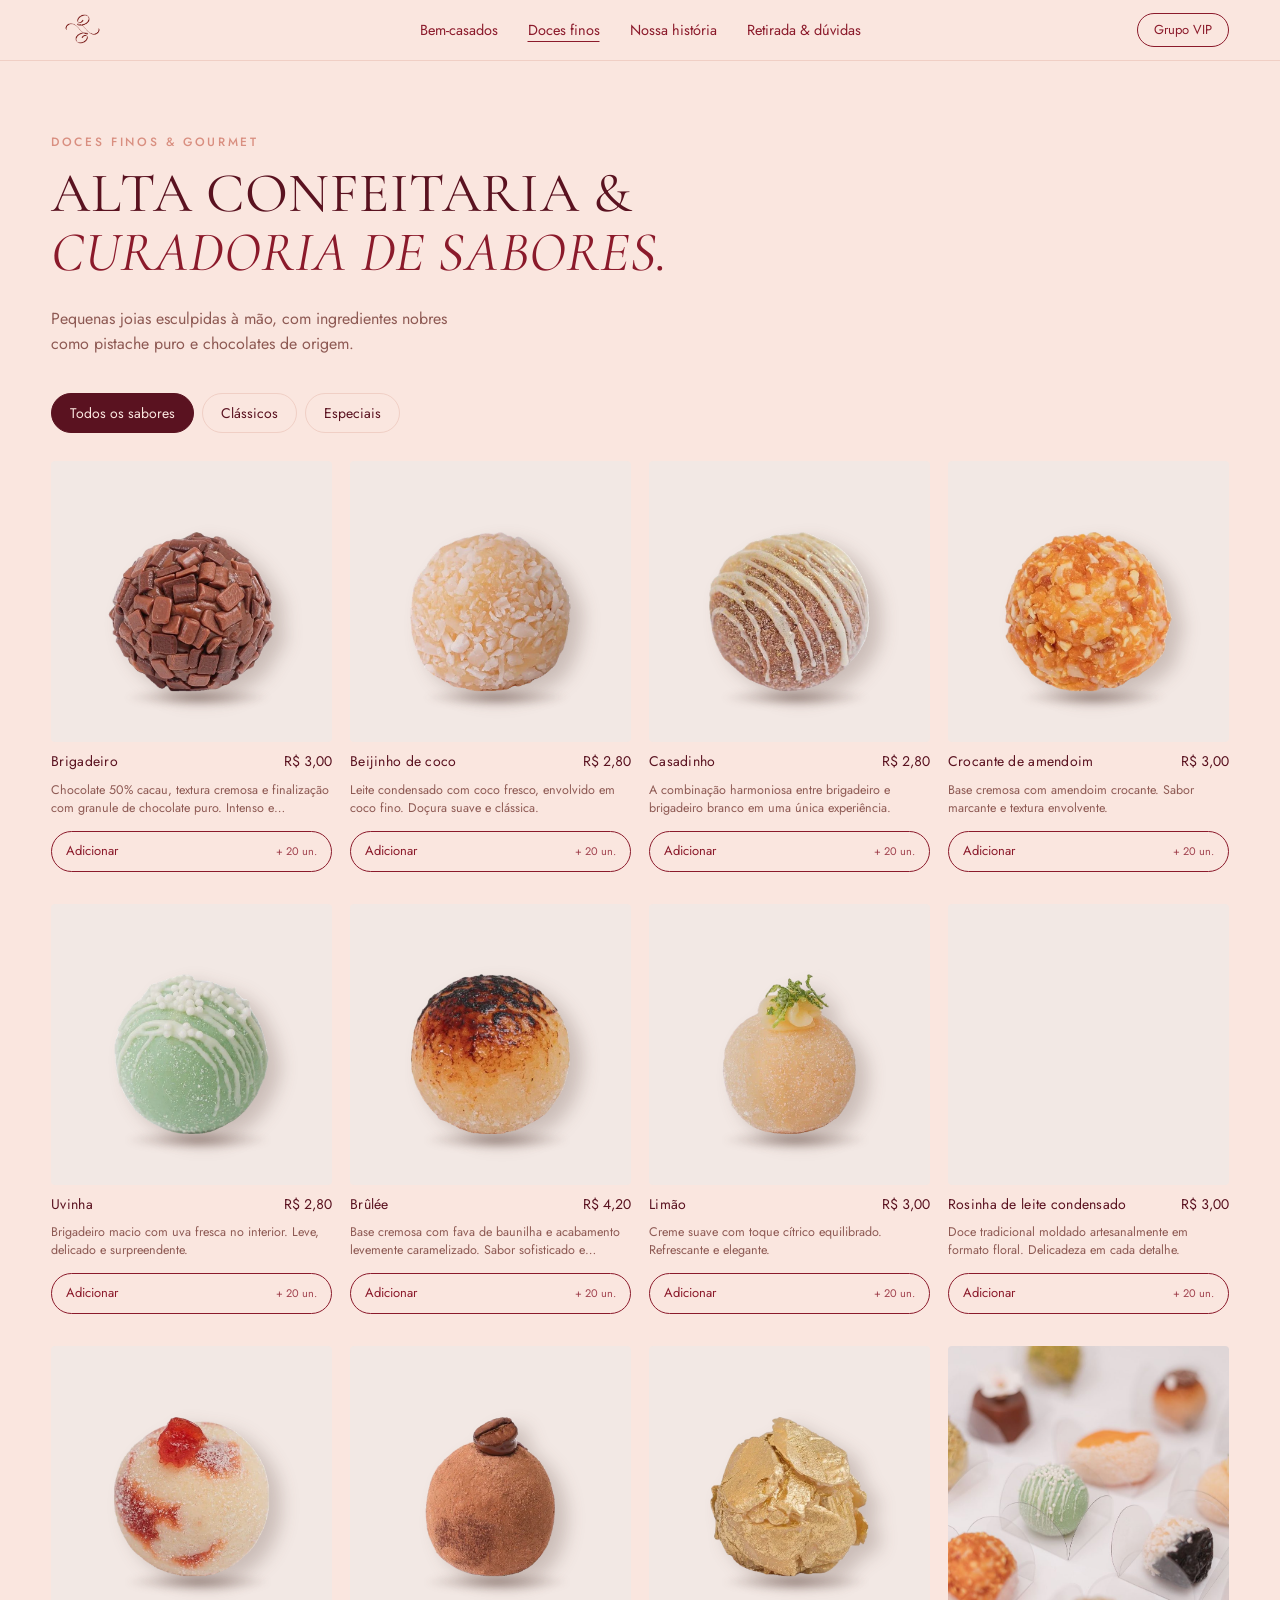
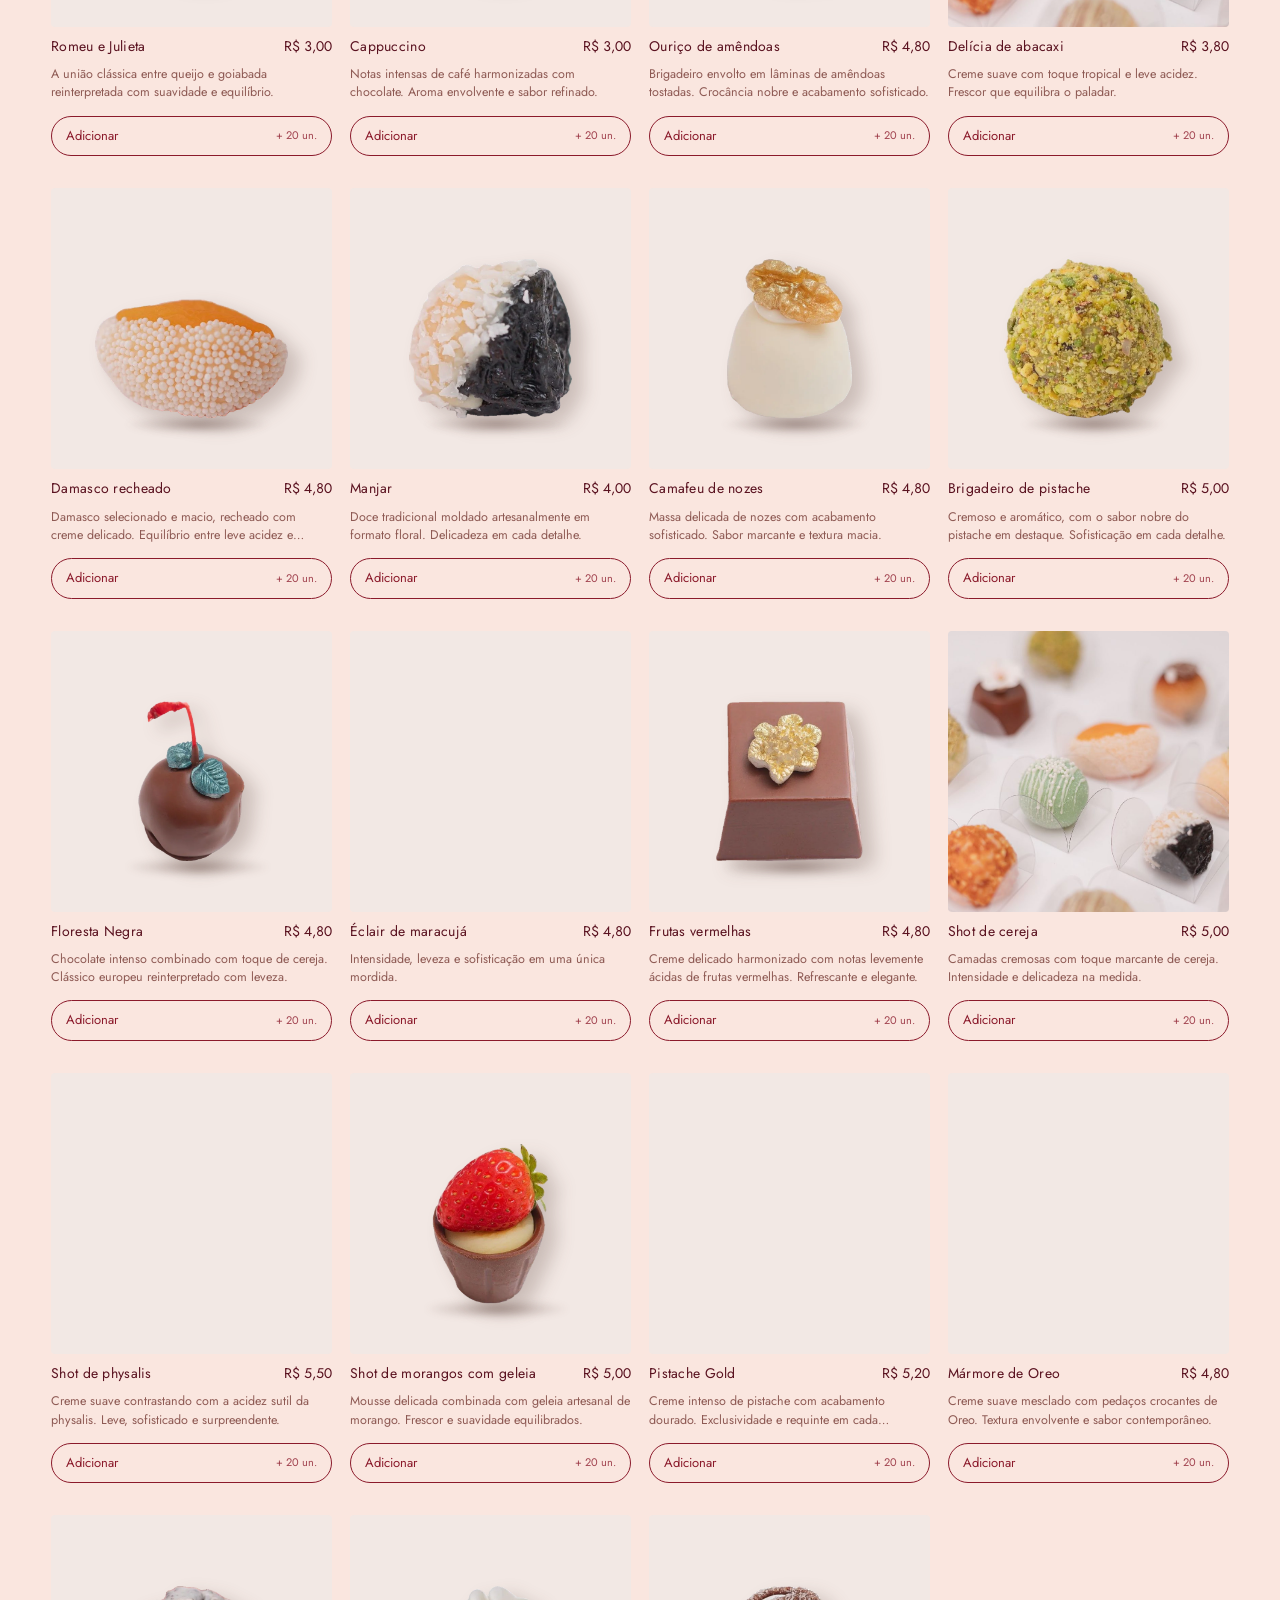
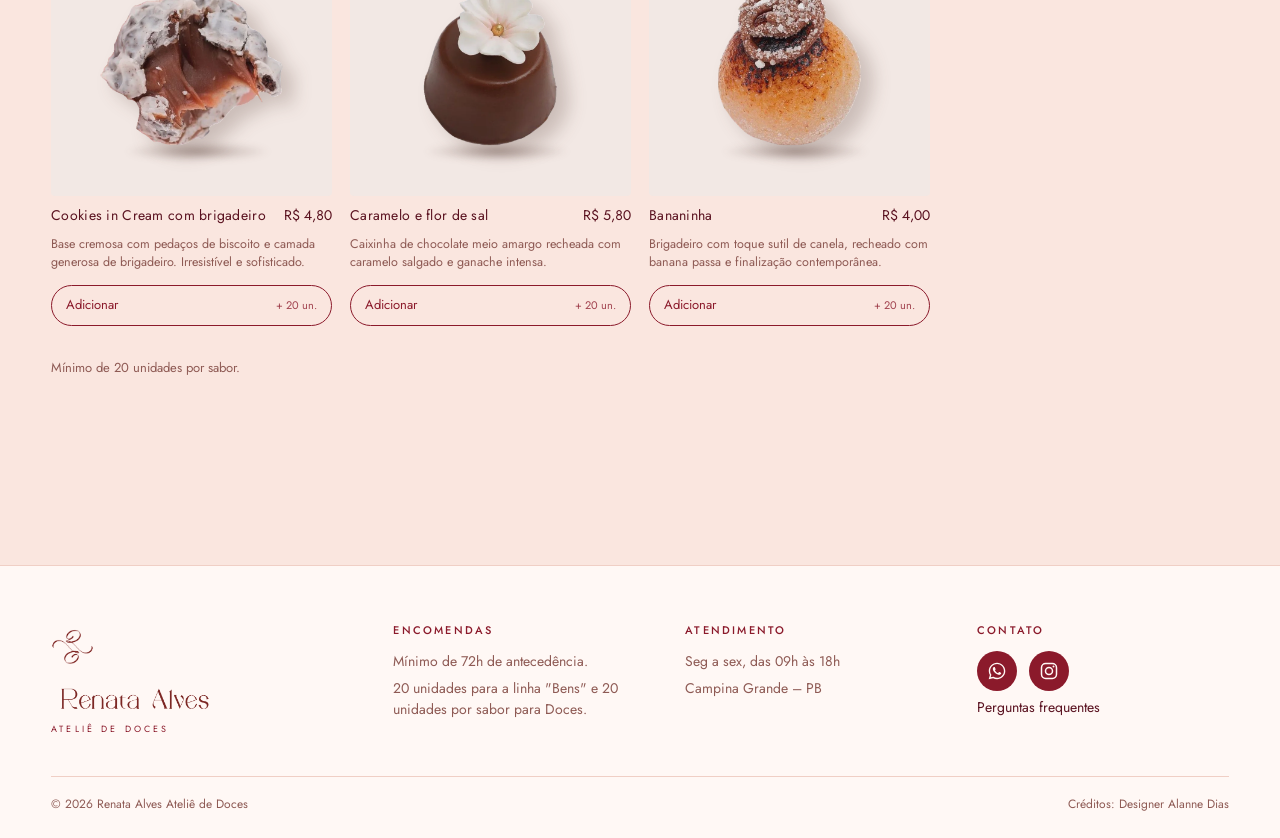
==== doces.html @ 92fd76d7 "Troca setas e símbolos por ícones; ícones de WhatsApp e Instagram Co-Authored-By: Claude Opus 5.5 <n" ====
<!doctype html>
<html lang="pt-BR">
<head>
<meta charset="utf-8">
<meta name="viewport" content="width=device-width,initial-scale=1,viewport-fit=cover">
<title>Doces Finos — Renata Alves</title>
<meta name="description" content="Onde a sofisticação encontra o sabor artesanal. Doces finos e bem-celebrados sob encomenda em Campina Grande – PB.">
<link rel="icon" href="favicon.ico" sizes="any">
<link rel="icon" type="image/png" sizes="32x32" href="assets/favicon-32.png">
<link rel="apple-touch-icon" href="assets/apple-touch-icon.png">
<link rel="preconnect" href="https://fonts.googleapis.com">
<link rel="preconnect" href="https://fonts.gstatic.com" crossorigin>
<link rel="stylesheet" href="https://fonts.googleapis.com/css2?family=Cormorant+Garamond:ital,wght@0,400;0,500;0,600;1,400;1,500&family=Jost:wght@300;400;500&display=swap">
<link rel="stylesheet" href="style.css">
</head>
<body>
<header class="top">
  <a class="brand brand-top" href="./" aria-label="Renata Alves, início"><img class="brand-symbol" src="assets/simbolo-vermelho.png" alt="Renata Alves"></a>
  <nav id="menu" aria-label="Principal">
    <a href="./">Bem-casados</a>
    <a href="doces.html" aria-current="page">Doces finos</a>
    <a href="historia.html">Nossa história</a>
    <a href="faq.html">Retirada &amp; dúvidas</a>
    <a class="nav-vip-mobile" href="vip.html">Grupo VIP</a>
  </nav>
  <div class="top-actions">
    <a class="header-cta" href="vip.html">Grupo VIP</a>
    <button class="menu-btn" type="button" aria-controls="menu" aria-expanded="false"><span></span><span></span><span></span><b>Menu</b></button>
  </div>
</header>

<main class="page-doces">
<section class="collection section" id="doces">
    <div class="section-heading">
      <div><span class="eyebrow">DOCES FINOS &amp; GOURMET</span><h2>Alta confeitaria &amp; <em>curadoria de sabores.</em></h2></div>
      <div class="heading-text"><p>Pequenas joias esculpidas à mão, com ingredientes nobres como pistache puro e chocolates de origem.</p></div>
    </div>
    <div class="filters" role="group" aria-label="Filtrar doces">
      <button class="active" aria-pressed="true" data-filter="Todos">Todos os sabores</button>
      <button aria-pressed="false" data-filter="Clássicos">Clássicos</button>
      <button aria-pressed="false" data-filter="Especiais">Especiais</button>
    </div>
    <div id="products" class="catalog"></div>
    <p class="catalog-note">Mínimo de 20 unidades por sabor.</p>
  </section>
</main>

<!-- barra do pedido -->
<div class="cart-bar" id="cart-bar" hidden>
  <button type="button" class="cart-open" id="cart-open" aria-controls="cart" aria-expanded="false">
    <span id="cart-count">0 sabores</span><strong id="cart-total-bar">R$ 0,00</strong><span class="cart-cta">Ver pedido</span>
  </button>
</div>
<aside class="cart" id="cart" aria-label="Seu pedido de doces finos" hidden>
  <div class="cart-head"><h2>Seu pedido</h2><button type="button" class="cart-close" id="cart-close" aria-label="Fechar pedido"><svg class="ico" viewBox="0 0 24 24" aria-hidden="true"><path d="M6 6l12 12M18 6 6 18" stroke="currentColor" stroke-width="1.8" stroke-linecap="round"/></svg></button></div>
  <ul class="cart-list" id="cart-list"></ul>
  <form class="cart-form" id="cart-form" novalidate>
    <label for="cart-date">Data da retirada</label>
    <input id="cart-date" type="date" required>
    <small>Mínimo de 72 h de antecedência · retirada no ateliê</small>
    <div class="cart-sum"><span>Total estimado</span><strong id="cart-total">R$ 0,00</strong></div>
    <button class="button" type="submit"><svg class="ico" viewBox="0 0 24 24" aria-hidden="true"><path fill="currentColor" d="M12.04 2C6.58 2 2.13 6.45 2.13 11.91c0 1.75.46 3.45 1.32 4.95L2.05 22l5.25-1.38a9.9 9.9 0 0 0 4.74 1.21c5.46 0 9.91-4.45 9.91-9.91C21.95 6.45 17.5 2 12.04 2Zm0 18.15a8.2 8.2 0 0 1-4.2-1.15l-.3-.18-3.12.82.83-3.04-.2-.31a8.2 8.2 0 0 1-1.26-4.38c0-4.54 3.7-8.24 8.25-8.24 4.54 0 8.24 3.7 8.24 8.24 0 4.55-3.7 8.24-8.24 8.24Zm4.52-6.17c-.25-.12-1.47-.72-1.69-.81-.23-.08-.39-.12-.56.13-.16.25-.64.81-.79.97-.14.17-.29.19-.54.06-.25-.12-1.05-.39-1.99-1.23-.74-.66-1.23-1.47-1.38-1.72-.14-.25-.02-.38.11-.51.11-.11.25-.29.37-.43.12-.15.17-.25.25-.42.08-.16.04-.31-.02-.43-.06-.12-.56-1.34-.76-1.84-.2-.48-.41-.42-.56-.43h-.48c-.17 0-.43.06-.66.31-.23.25-.87.85-.87 2.07 0 1.22.89 2.4 1.01 2.56.12.17 1.75 2.67 4.24 3.74.59.26 1.05.41 1.41.52.59.19 1.13.16 1.56.1.48-.07 1.47-.6 1.67-1.18.21-.58.21-1.07.14-1.18-.06-.1-.22-.16-.47-.29Z"/></svg> Enviar pedido no WhatsApp</button>
    <p class="cart-note">Pedido confirmado mediante sinal de 50%.</p>
  </form>
</aside>

<footer>
  <div class="foot-top">
    <a class="foot-brand" href="./" aria-label="Renata Alves, início">
      <img class="brand-symbol" src="assets/simbolo-vermelho.png" alt="">
      <img class="brand-word" src="assets/renata-alves.png" alt="Renata Alves">
      <span class="brand-sub">ATELIÊ DE DOCES</span>
    </a>
    <div class="foot-col">
      <h4>Encomendas</h4>
      <p>Mínimo de 72h de antecedência.</p>
      <p>20 unidades para a linha "Bens" e 20 unidades por sabor para Doces.</p>
    </div>
    <div class="foot-col">
      <h4>Atendimento</h4>
      <p>Seg a sex, das 09h às 18h</p>
      <p>Campina Grande – PB</p>
    </div>
    <div class="foot-col">
      <h4>Contato</h4>
      <p class="social"><a href="https://wa.me/5583987185735" target="_blank" rel="noopener" aria-label="WhatsApp"><svg class="ico" viewBox="0 0 24 24" aria-hidden="true"><path fill="currentColor" d="M12.04 2C6.58 2 2.13 6.45 2.13 11.91c0 1.75.46 3.45 1.32 4.95L2.05 22l5.25-1.38a9.9 9.9 0 0 0 4.74 1.21c5.46 0 9.91-4.45 9.91-9.91C21.95 6.45 17.5 2 12.04 2Zm0 18.15a8.2 8.2 0 0 1-4.2-1.15l-.3-.18-3.12.82.83-3.04-.2-.31a8.2 8.2 0 0 1-1.26-4.38c0-4.54 3.7-8.24 8.25-8.24 4.54 0 8.24 3.7 8.24 8.24 0 4.55-3.7 8.24-8.24 8.24Zm4.52-6.17c-.25-.12-1.47-.72-1.69-.81-.23-.08-.39-.12-.56.13-.16.25-.64.81-.79.97-.14.17-.29.19-.54.06-.25-.12-1.05-.39-1.99-1.23-.74-.66-1.23-1.47-1.38-1.72-.14-.25-.02-.38.11-.51.11-.11.25-.29.37-.43.12-.15.17-.25.25-.42.08-.16.04-.31-.02-.43-.06-.12-.56-1.34-.76-1.84-.2-.48-.41-.42-.56-.43h-.48c-.17 0-.43.06-.66.31-.23.25-.87.85-.87 2.07 0 1.22.89 2.4 1.01 2.56.12.17 1.75 2.67 4.24 3.74.59.26 1.05.41 1.41.52.59.19 1.13.16 1.56.1.48-.07 1.47-.6 1.67-1.18.21-.58.21-1.07.14-1.18-.06-.1-.22-.16-.47-.29Z"/></svg></a><a href="https://www.instagram.com/renataalvesdoces/" target="_blank" rel="noopener" aria-label="Instagram"><svg class="ico" viewBox="0 0 24 24" aria-hidden="true"><rect x="3" y="3" width="18" height="18" rx="5" fill="none" stroke="currentColor" stroke-width="1.8"/><circle cx="12" cy="12" r="4.2" fill="none" stroke="currentColor" stroke-width="1.8"/><circle cx="17.4" cy="6.6" r="1.2" fill="currentColor"/></svg></a></p>
      <p><a href="faq.html">Perguntas frequentes</a></p>
    </div>
  </div>
  <div class="foot-bottom">
    <small>© 2026 Renata Alves Ateliê de Doces</small>
    <small>Créditos: Designer Alanne Dias</small>
  </div>
</footer>

<script type="module" src="doces.js"></script>
</body>
</html>
---- style.css ----
/* Renata Alves — fundo claro, vermelho da marca e dourado discreto */
:root{
  --bg:#FAE6DF; --paper:#FFF8F5; --ink:#5A1220; --muted:#8E5A54; --line:#F0CFC5;
  --red:#8B1A2B; --rose:#D98F80; --deep:#5A1220; --gold:#a8865a;
  --display:"Cormorant Garamond","Times New Roman",Georgia,serif;
  --body:"Jost","Helvetica Neue",Arial,sans-serif;
  color-scheme:light;
}
*{box-sizing:border-box}
html{scroll-behavior:smooth}
body{margin:0;background:var(--bg);color:var(--ink);font-family:var(--body);font-weight:400;font-size:16px;line-height:1.6}
h1,h2,h3{font-family:var(--display);font-weight:400;line-height:1.05;margin:0;text-wrap:balance}
h2 em,h1 em{color:var(--red)}
p{margin:0}
a{color:inherit}
button,input,select{font:inherit;color:inherit}
:focus-visible{outline:2px solid var(--red);outline-offset:3px}
.eyebrow,.legend{font-family:var(--body);font-size:12px;letter-spacing:.22em;font-weight:500;color:var(--rose)}
.muted{color:var(--muted)}

/* topo */
.top{position:sticky;top:0;z-index:20;background:color-mix(in srgb,var(--bg) 92%,transparent);backdrop-filter:blur(8px);display:grid;grid-template-columns:1fr auto 1fr;align-items:center;gap:24px;padding:16px max(20px,4vw);border-bottom:1px solid var(--line)}
.top .brand{justify-self:start}
.top .header-cta{justify-self:end}
.brand{display:flex;align-items:center;gap:12px;text-decoration:none;line-height:1}
.brand-symbol{height:34px;width:auto}
.brand-text{display:flex;flex-direction:column;align-items:center}
.brand-word{height:26px;width:auto}
.brand-top .brand-symbol{height:68px;width:auto}
.brand-top .brand-text{align-items:center}
.brand-sub{font-size:9px;letter-spacing:.35em;color:var(--red);margin-top:6px}
.top nav{display:flex;flex-wrap:wrap;justify-content:center;gap:6px 22px;font-size:13.5px}
.top nav a{text-decoration:none}
.top nav a:hover{color:var(--red)}
.header-cta{text-decoration:none;font-size:14px;border:1px solid var(--ink);border-radius:999px;padding:9px 20px;white-space:nowrap}
.header-cta:hover{background:var(--ink);color:var(--bg)}
.menu-btn{display:none;align-items:center;gap:4px;justify-self:end;background:none;border:1px solid var(--ink);border-radius:999px;padding:8px 14px;cursor:pointer;color:var(--ink)}
.menu-btn span{display:block;width:14px;height:1.5px;background:currentColor;margin:2px 0}
.menu-btn{flex-direction:column}
.menu-btn b{position:absolute;width:1px;height:1px;overflow:hidden;clip:rect(0 0 0 0)}
@media (max-width:1080px){
  .top{grid-template-columns:1fr auto}
  .menu-btn{display:flex}
  .top nav{display:none;position:absolute;top:100%;left:0;right:0;flex-direction:column;align-items:center;gap:0;background:var(--bg);border-bottom:1px solid var(--line);padding:8px 0 16px}
  .top nav a{padding:12px 20px;font-size:16px}
  body.menu-open .top nav{display:flex}
}
@media (max-width:420px){.brand-top .brand-symbol{height:52px}.header-cta{font-size:13px;padding:8px 14px}}

/* montador */
.monte{padding:40px max(20px,4vw) 80px;position:relative}
.bg-name{margin:0 auto;width:min(1180px,92%);aspect-ratio:1280/199;background:var(--hero-ink);-webkit-mask:url("assets/renata-alves.png") center/contain no-repeat;mask:url("assets/renata-alves.png") center/contain no-repeat;position:relative;z-index:0;pointer-events:none;user-select:none}
.bg-name span{position:absolute;width:1px;height:1px;overflow:hidden;clip:rect(0 0 0 0)}
.monte-grid{display:grid;grid-template-columns:minmax(200px,250px) 1fr minmax(200px,250px);grid-template-areas:"paper center ribbon";gap:24px;align-items:center;max-width:1240px;margin:-11vw auto 0;position:relative;z-index:1;align-items:stretch}
@media (min-width:1300px){.monte-grid{margin-top:-140px}}
.center{align-self:center}
.paper-side{grid-area:paper}.ribbon-side{grid-area:ribbon}.center{grid-area:center;min-width:0}
.palette{display:flex;flex-direction:column;gap:14px;padding-top:max(190px,15vw)}
.finish-block{margin-top:auto;display:grid;gap:14px}
.legend{font-size:11px;letter-spacing:.2em;color:var(--red);margin:0}
.sw-group{display:grid;gap:8px;margin-bottom:12px}
.sw-title{font-size:11px;color:var(--muted)}
.sw-title em{font-style:normal;opacity:.8}
.sw-grid{display:grid;grid-template-columns:repeat(5,28px);gap:10px 12px}
.sw{width:28px;height:28px;border-radius:50%;border:0;padding:0;cursor:pointer;background:var(--c);box-shadow:inset 0 0 0 1px rgba(0,0,0,.1);transition:transform .15s}
.sw:hover{transform:scale(1.1)}
.sw[aria-pressed="true"]{box-shadow:inset 0 0 0 1px rgba(0,0,0,.1),0 0 0 3px var(--bg),0 0 0 4px var(--red)}
.sw.t-metalizado{background:linear-gradient(135deg,rgba(255,255,255,.55),rgba(255,255,255,0) 45%,rgba(0,0,0,.15) 70%,rgba(255,255,255,.3)),var(--c)}
.sw.t-perolado{background:radial-gradient(circle at 32% 28%,rgba(255,255,255,.75),rgba(255,255,255,0) 55%),var(--c)}

.stage{position:relative;aspect-ratio:1/1;width:100%;max-width:580px;margin-inline:auto}
.stage canvas{width:100%;height:100%;display:block;opacity:0;transition:opacity .4s;filter:drop-shadow(0 26px 22px rgba(84,44,32,.22));transform:rotate(-8deg);animation:sway 7s ease-in-out infinite}
.stage.ready canvas{opacity:1}
.stage.paused canvas{animation-play-state:paused}
@keyframes sway{0%,100%{transform:translateY(0) rotate(-8deg)}50%{transform:translateY(-10px) rotate(-5deg)}}
.no-photo-msg{display:none}
.stage.no-photo .no-photo-msg{display:grid;place-items:center;position:absolute;inset:0;font-size:14px;color:var(--muted)}
.codes{text-align:center;display:grid;gap:4px;margin-top:6px}
#code-main{font-size:15px;letter-spacing:.08em;color:var(--red)}
#code-names{font-size:13px;color:var(--muted)}
.codes small{font-size:10px;color:var(--muted);opacity:.8;margin-top:4px}
.motion{display:block;margin:12px auto 0;background:none;border:0;border-bottom:1px solid var(--muted);font-size:12px;color:var(--ink);cursor:pointer;padding:2px 0}

@media (max-width:980px){
  .monte-grid{grid-template-columns:1fr 1fr;grid-template-areas:"center center" "paper ribbon";margin-top:-6vw}
  .palette{padding-top:0}
}
@media (max-width:560px){
  .monte-grid{grid-template-columns:1fr;grid-template-areas:"center" "paper" "ribbon"}
  .sw-grid{grid-template-columns:repeat(auto-fill,28px)}
}
@media (prefers-reduced-motion:reduce){.stage canvas{animation:none}}

/* pedido */
.order{max-width:880px;margin:56px auto 0;display:grid;gap:28px;border-top:1px solid var(--line);padding-top:40px}
fieldset{border:0;margin:0;padding:0;display:grid;gap:12px;min-width:0}
legend,label{font-size:12px;letter-spacing:.16em;text-transform:uppercase;color:var(--muted);margin-bottom:8px;display:block}
.flavors{display:flex;flex-wrap:wrap;gap:8px}
.flavors button{display:flex;gap:10px;align-items:baseline;border:1px solid var(--line);background:var(--paper);border-radius:999px;padding:10px 18px;cursor:pointer}
.flavors button small{color:var(--muted);font-size:13px}
.flavors button[aria-pressed="true"]{background:var(--ink);color:var(--bg);border-color:var(--ink)}
.flavors button[aria-pressed="true"] small{color:inherit;opacity:.75}
.row3{grid-template-columns:repeat(3,1fr);gap:18px}


.row3 > div{display:grid;min-width:0}
select,input{width:100%;border:1px solid var(--line);background:var(--paper);border-radius:10px;padding:11px 12px}
.row3 small{font-size:12px;color:var(--muted);margin-top:6px}
.estimate{display:flex;flex-wrap:wrap;align-items:center;justify-content:space-between;gap:16px;background:var(--paper);border:1px solid var(--line);border-radius:16px;padding:20px 24px}
.estimate small{display:block;font-size:11px;letter-spacing:.2em;color:var(--gold)}
.estimate strong{display:block;font-family:var(--display);font-size:40px;font-weight:500;line-height:1.1;font-variant-numeric:tabular-nums}
.estimate span{font-size:14px;color:var(--muted)}
.button{display:inline-flex;gap:10px;align-items:center;background:var(--red);color:#fff;border:0;border-radius:999px;padding:14px 26px;font-size:15px;letter-spacing:.04em;text-decoration:none;cursor:pointer}
.button:hover{background:#6f1220}
.form-note{font-size:13px;color:var(--muted);text-align:center}

/* faixa */
.ribbon-strip{background:var(--red);color:#f6e9e2;font-size:12px;letter-spacing:.28em;padding:16px max(20px,4vw);text-align:center;line-height:2}
.ribbon-strip span{color:#d8b98c;margin-inline:10px}

/* seções */
.section{padding:96px max(20px,4vw);max-width:1320px;margin-inline:auto}
.section h2,.closing h2{font-size:clamp(40px,5.5vw,68px)}
.section-heading{display:flex;flex-wrap:wrap;justify-content:space-between;align-items:end;gap:24px;margin-bottom:36px}
.section-heading > div{display:grid;gap:12px}
.section-heading p{color:var(--muted);max-width:40ch}
.filters{display:flex;flex-wrap:wrap;gap:8px;margin-bottom:28px}
.filters button{border:1px solid var(--line);background:none;border-radius:999px;padding:8px 18px;cursor:pointer;font-size:14px}
.filters button.active{background:var(--ink);color:var(--bg);border-color:var(--ink)}
.carousel{position:relative;margin-inline:calc(-1 * max(20px,4vw))}
.products{display:flex;gap:14px;overflow-x:auto;scroll-snap-type:x proximity;padding:4px max(20px,4vw) 18px;scrollbar-width:thin;cursor:grab;user-select:none}
.products.dragging{cursor:grabbing;scroll-snap-type:none}
.products::-webkit-scrollbar{height:6px}.products::-webkit-scrollbar-thumb{background:var(--line);border-radius:3px}
.product{flex:0 0 clamp(220px,22vw,290px);scroll-snap-align:start;display:grid;gap:8px;align-content:start;text-decoration:none;color:inherit}
.product-img{aspect-ratio:4/5;background:url("assets/papel-fundo.jpg") center/cover no-repeat,#F4D8CF;overflow:hidden;position:relative;max-width:100%}
.product-img img{width:100%;height:100%;object-fit:cover;display:block}
.product-img.is-cut img{object-fit:contain;object-position:center bottom;padding:8% 6% 6%;filter:drop-shadow(0 14px 12px rgba(90,18,32,.22));transition:transform .35s ease}
.product:hover .product-img.is-cut img{transform:translateY(-6px) scale(1.03)}
.product-line{display:flex;justify-content:space-between;align-items:baseline;gap:12px}
.product-line h3{font-family:var(--body);font-size:14px;font-weight:400;letter-spacing:.02em}
.product-line span{font-size:14px;white-space:nowrap;font-variant-numeric:tabular-nums}
.product p{font-size:12.5px;color:var(--muted);line-height:1.45;display:-webkit-box;-webkit-line-clamp:2;-webkit-box-orient:vertical;overflow:hidden}
.drag-cursor{position:absolute;left:0;top:0;width:76px;height:76px;margin:-38px 0 0 -38px;border-radius:50%;background:var(--deep);color:#FFF8F5;font-size:11px;letter-spacing:.12em;display:grid;place-items:center;pointer-events:none;opacity:0;transition:opacity .2s;z-index:3}
.carousel.show-cursor .drag-cursor{opacity:1}
@media (hover:none){.drag-cursor{display:none}}
#doces .section-heading h2{text-transform:uppercase;font-size:clamp(34px,4.6vw,56px);letter-spacing:.01em}
.catalog-note{margin-top:32px;font-size:13px;color:var(--muted)}

.atelier{display:grid;grid-template-columns:1fr 1.3fr;gap:56px;align-items:center}
.atelier > div:last-child{display:grid;gap:18px;max-width:58ch}
.atelier-mark{max-width:380px;width:100%;justify-self:center}
.atelier-mark img{width:100%;height:auto;display:block}
.text-link{color:var(--red)}
@media (max-width:820px){.atelier{grid-template-columns:1fr}}

.faq{display:grid;grid-template-columns:1fr 1.4fr;gap:48px}
.faq > div:first-child{display:grid;gap:12px;align-content:start}
details{border-bottom:1px solid var(--line);padding:18px 0}
summary{cursor:pointer;font-family:var(--display);font-size:24px;list-style:none;display:flex;justify-content:space-between;gap:16px}
summary::after{content:"+";color:var(--red)}
details[open] summary::after{content:"–"}
details p{margin-top:10px;color:var(--muted);max-width:60ch}
@media (max-width:820px){.faq{grid-template-columns:1fr}}

.closing{text-align:center;padding:96px max(20px,4vw);display:grid;gap:18px;justify-items:center;background:var(--paper);border-top:1px solid var(--line)}

footer{display:grid;grid-template-columns:repeat(auto-fit,minmax(200px,1fr));gap:24px;align-items:center;padding:40px max(20px,4vw);font-size:14px;color:var(--muted);border-top:1px solid var(--line)}
footer small{font-size:12px}

@media (prefers-reduced-motion:reduce){html{scroll-behavior:auto}*{transition:none!important}}



.sw-finish{display:grid;place-items:center;background:var(--paper);color:var(--red);box-shadow:inset 0 0 0 1px var(--line)}
.sw-finish svg{width:22px;height:22px}

.row2{display:grid;grid-template-columns:repeat(2,1fr);gap:18px}
.row2 > div{display:grid;min-width:0}
.row2 small{font-size:12px;color:var(--muted);margin-top:6px}
@media (max-width:700px){.row2{grid-template-columns:1fr}}

/* seções vindas do site antigo */
section[id]{scroll-margin-top:84px}
.heading-text{display:grid;gap:10px;max-width:56ch;color:var(--muted)}
.intro{text-align:center;display:grid;gap:18px;justify-items:center}
.intro .lead{font-size:18px;max-width:60ch;color:var(--muted)}
.intro-cols{display:grid;grid-template-columns:1fr 1.4fr;gap:40px;text-align:left;margin-top:30px;max-width:980px;border-top:1px solid var(--line);padding-top:36px}
.intro-cols h3,.embalagens h3,.historia h3,.retiradas h3,.sub-h{font-family:var(--display);font-size:30px;font-weight:500;color:var(--red)}
.intro-cols > div{display:grid;gap:10px}
@media (max-width:760px){.intro-cols{grid-template-columns:1fr;gap:16px}}

.bens{display:grid;gap:40px}
.bens .section-heading{margin-bottom:0}
.linhas{display:grid;grid-template-columns:repeat(auto-fill,minmax(180px,1fr));gap:22px}
.linha{display:grid;gap:8px;align-content:start}
.linha-img,.sabor-img{border-radius:14px;overflow:hidden;background:var(--paper);aspect-ratio:3/4;max-width:100%}
.linha-img img,.sabor-img img{width:100%;height:100%;object-fit:cover;display:block}
.linha h3{font-size:26px;color:var(--red)}
.linha p{font-size:14px;color:var(--muted)}
.sabores{display:grid;grid-template-columns:repeat(5,minmax(0,1fr));gap:18px}
@media (max-width:760px){.sabores{grid-template-columns:none;grid-auto-flow:column;grid-auto-columns:42%;overflow-x:auto;scroll-snap-type:x mandatory;padding-bottom:8px}.sabor{scroll-snap-align:start}}
.flavor-pick legend{margin-bottom:12px}
.sabor{display:flex;flex-direction:column;gap:6px;text-align:left;cursor:pointer;background:var(--paper);border:1px solid var(--line);border-radius:14px;padding:18px 16px;min-height:150px;transition:border-color .15s,box-shadow .15s}
.sabor:hover{border-color:var(--rose)}
.sabor[aria-pressed="true"]{border-color:var(--red);box-shadow:inset 0 0 0 1px var(--red)}
.sabor-name{font-family:var(--display);font-size:24px;line-height:1.1;color:var(--ink)}
.sabor-desc{font-size:13px;color:var(--muted);line-height:1.45}
.sabor-price{margin-top:auto;padding-top:6px;font-size:15px;color:var(--red);font-variant-numeric:tabular-nums}
.sabor-price small{font-size:12px;color:var(--muted)}
.embalagens{display:grid;grid-template-columns:1fr 1.4fr;gap:40px;background:var(--paper);border-radius:20px;padding:36px}
.embalagens > div{display:grid;gap:12px;align-content:start}
.embalagens .button{justify-self:start;margin-top:6px}
@media (max-width:760px){.embalagens{grid-template-columns:1fr;padding:24px}}

.historia{display:grid;gap:48px}
.historia-head{display:grid;grid-template-columns:minmax(200px,340px) 1fr;gap:48px;align-items:center}
.historia-head > div:last-child{display:grid;gap:14px;max-width:62ch}
.historia-cols{display:grid;grid-template-columns:repeat(3,1fr);gap:32px}
.historia-cols article{display:grid;gap:10px;align-content:start;border-top:1px solid var(--rose);padding-top:20px}
.historia-cols p{color:var(--muted);font-size:15px}
@media (max-width:860px){.historia-head,.historia-cols{grid-template-columns:1fr}.atelier-mark{max-width:220px}}

.vip{background:var(--deep);color:#FFF8F5;padding:96px max(20px,4vw)}
.vip-inner{max-width:720px;margin:0 auto;display:grid;gap:14px;text-align:center;justify-items:center}
.vip h2{font-size:clamp(38px,5vw,60px)}
.vip h2 em{color:var(--rose)}
.vip .eyebrow{color:var(--rose)}
.vip p{color:#F3D0C6}
.vip .small{font-size:13px;opacity:.8}
.button-light{background:#FFF8F5;color:var(--deep);margin-top:8px}
.button-light:hover{background:#fff}

.retiradas{display:grid;grid-template-columns:1fr 1.6fr;gap:48px}
.retiradas > div:first-child{display:grid;gap:12px;align-content:start}
.ret-grid{display:grid;grid-template-columns:1fr 1fr;gap:32px}
.ret-grid > div{display:grid;gap:8px;align-content:start}
.ret-grid h3{font-size:24px;margin-top:8px}
.addr{font-size:17px}
.hours{border-collapse:collapse;width:100%;font-size:15px}
.hours th{text-align:left;font-weight:400;color:var(--muted);padding:9px 0;border-bottom:1px solid var(--line)}
.hours td{text-align:right;padding:9px 0;border-bottom:1px solid var(--line);font-variant-numeric:tabular-nums}
@media (max-width:860px){.retiradas,.ret-grid{grid-template-columns:1fr}}
.faq-cta{margin-top:20px}
.faq-cta a{color:var(--red)}

footer{background:var(--paper)}
.foot-brand{display:grid;justify-items:start;gap:8px}
.foot-brand .brand-symbol{height:46px;width:auto}
.foot-brand .brand-word{height:26px;width:auto}
footer p{margin:0 0 4px}
.foot-links{display:flex;flex-wrap:wrap;gap:14px}
.foot-links a{color:var(--red)}
.ribbon-strip{background:var(--red)}
.button{background:var(--red)}
.button:hover{background:var(--deep)}
.ribbon-strip span{color:var(--rose)}

/* ===== estética do topo (referência Kanelbullar) ===== */
:root{--hero-bg:#FAE6DF;--hero-ink:#8B1A2B;--hero-muted:#8C5A63;--hero-line:rgba(139,26,43,.18)}
.top{background:var(--hero-bg);color:var(--hero-ink);border-bottom-color:var(--hero-line)}
.top nav a{color:var(--hero-ink)}
.top nav a:hover{color:var(--hero-muted)}
.menu-btn{color:var(--hero-ink);border-color:var(--hero-ink)}
@media (max-width:1080px){.top nav{background:var(--hero-bg);border-bottom-color:var(--hero-line)}}


.monte{background:var(--hero-bg);color:var(--hero-ink);padding-top:28px;padding-bottom:48px}
.monte .legend{color:var(--red);letter-spacing:.24em}
.monte .sw-title{color:var(--hero-muted)}
.monte .palette{border:0;padding:0;background:none}
.monte .sw{box-shadow:inset 0 0 0 1px rgba(0,0,0,.1)}
.monte .sw[aria-pressed="true"]{box-shadow:inset 0 0 0 1px rgba(0,0,0,.1),0 0 0 3px var(--hero-bg),0 0 0 4px var(--hero-ink)}
.monte .sw-finish{background:var(--paper);color:var(--hero-ink);box-shadow:inset 0 0 0 1px var(--line)}
#code-main{color:var(--hero-ink)}
#code-names,.monte .codes small{color:var(--hero-muted)}
.monte .motion{color:var(--hero-ink);border-bottom-color:var(--hero-muted)}
.stage canvas{filter:drop-shadow(0 28px 22px rgba(90,18,32,.25))}
.monte-grid{margin-top:-10vw}
@media (min-width:1300px){.monte-grid{margin-top:-120px}}
.palette{padding-top:20px}
.paper-side,.ribbon-side{margin-top:max(140px,10vw);align-self:stretch}
.monte-grid{align-items:stretch}
.ribbon-side #ribbons{flex:1}
.paper-side .finish-block{margin-top:auto;padding-top:18px}

.hero-foot{display:flex;flex-wrap:wrap;justify-content:space-between;align-items:end;gap:32px;max-width:1240px;margin:36px auto 0}
.hero-price{display:grid;gap:8px;max-width:300px}
.hero-price .from{font-size:12px;letter-spacing:.2em;text-transform:uppercase;color:var(--hero-muted)}
.hero-price .amount{font-family:var(--display);font-size:46px;line-height:1;font-variant-numeric:tabular-nums}
.hero-price .amount span{font-size:18px;color:var(--hero-muted)}
.hero-desc{font-size:14px;color:var(--muted)}
.pill{justify-self:start;margin-top:8px;background:var(--red);color:#FFF8F5;text-decoration:none;border-radius:999px;padding:11px 26px;font-size:13px;letter-spacing:.14em;text-transform:uppercase}
.pill:hover{background:var(--deep)}
.hero-info{margin:0;display:grid;min-width:min(380px,100%)}
.hero-info div{display:grid;grid-template-columns:130px 1fr;gap:16px;padding:12px 0;border-top:1px solid var(--hero-line);font-size:14px}
.hero-info div:last-child{border-bottom:1px solid var(--hero-line)}
.hero-info dt{font-family:var(--display);font-size:17px}
.hero-info dd{margin:0;text-align:right;color:var(--muted)}
@media (max-width:980px){.paper-side,.ribbon-side{margin-top:0}.monte-grid{margin-top:-7vw}}

.order-wrap{padding:24px max(20px,4vw) 80px}
.order-wrap .order{margin-top:24px}

/* ===== celular: mesmo padrão do computador ===== */
@media (max-width:980px){
  .monte{padding-top:20px}
  .bg-name{width:94%}
  .monte-grid{grid-template-columns:1fr 1fr;grid-template-areas:"center center" "paper ribbon";gap:28px 18px;margin-top:-13vw}
  .paper-side,.ribbon-side{margin-top:0;padding-top:0}
  .stage{max-width:520px}
}
@media (max-width:560px){
  .monte-grid{grid-template-columns:1fr 1fr;grid-template-areas:"center center" "paper ribbon";margin-top:-12vw}
  .sw-grid{grid-template-columns:repeat(5,22px);gap:8px 7px}
  .sw{width:22px;height:22px}
  .sw-finish svg{width:17px;height:17px}
  .monte .legend{font-size:10px;letter-spacing:.18em}
  .sw-title{font-size:10px}
  .codes{margin-top:0}
  .hero-foot{margin-top:28px}
  .hero-info{min-width:0;width:100%}
  .hero-info div{grid-template-columns:110px 1fr}
}
@media (max-width:360px){.sw-grid{grid-template-columns:repeat(4,22px)}}
@media (max-width:560px){.stage{max-width:68%}.monte-grid{margin-top:0}}

/* celular: o bem-casado acompanha a rolagem enquanto a pessoa escolhe as cores */
@media (max-width:980px){
  .center{position:sticky;top:var(--header-h,72px);z-index:5;align-self:start;background:var(--hero-bg);padding-bottom:10px}
  .center .codes small,.center .motion{display:none}
  .stage{max-width:min(58%,300px)}
  #code-main{font-size:14px}
  #code-names{font-size:12px}
}

/* resumo da simulação dentro do pedido */
.order-summary{display:grid;grid-template-columns:150px 1fr;gap:24px;align-items:center;background:var(--paper);border:1px solid var(--line);border-radius:16px;padding:18px 24px}
.order-summary canvas{width:150px;height:150px;transform:rotate(-8deg);filter:drop-shadow(0 12px 10px rgba(90,18,32,.2))}
.order-summary small{font-size:11px;letter-spacing:.2em;color:var(--rose)}
.order-summary dl{margin:8px 0 10px;display:grid;gap:6px}
.order-summary dl div{display:grid;grid-template-columns:100px 1fr;gap:10px;font-size:15px}
.order-summary dt{color:var(--muted)}
.order-summary dd{margin:0;color:var(--ink)}
@media (max-width:520px){.order-summary{grid-template-columns:96px 1fr;gap:14px;padding:14px}.order-summary canvas{width:96px;height:96px}.order-summary dl div{grid-template-columns:82px 1fr;font-size:14px}}
.to-order{display:block;width:max-content;margin:14px auto 0;font-size:12px;letter-spacing:.14em;text-transform:uppercase;color:#FFF8F5;background:var(--red);border-radius:999px;padding:10px 20px;text-decoration:none}
.to-order:hover{background:var(--deep)}
@media (max-width:980px){.to-order{margin-top:8px;padding:8px 16px;font-size:11px}}

/* simetria: a coluna do laço alinha pela direita, deixando o bem-casado no meio das cores */
.ribbon-side{text-align:right}
.ribbon-side .sw-group{justify-items:end}
.ribbon-side .sw-grid{justify-content:end}

/* páginas separadas */
.top nav a[aria-current="page"]{text-decoration:underline;text-underline-offset:6px;text-decoration-thickness:1px}
main[class^="page-"]:not(.page-index) > section:first-child{padding-top:72px}

/* rodapé organizado */
footer{display:block;background:var(--paper);border-top:1px solid var(--line);padding:56px max(20px,4vw) 24px;color:var(--muted);font-size:14px}
.foot-top{display:grid;grid-template-columns:1.2fr 1fr 1fr 1fr;gap:40px;align-items:start;max-width:1240px;margin:0 auto}
.foot-brand{display:flex;flex-direction:column;align-items:flex-start;gap:10px;text-decoration:none}
.foot-brand .brand-symbol{height:52px;width:auto;margin-left:-16px}
.foot-brand .brand-word{height:28px;width:auto;margin-left:-6px}
.foot-brand .brand-sub{margin-top:0}
.foot-col{display:grid;gap:6px;align-content:start}
.foot-col h4{margin:0 0 6px;font-family:var(--body);font-weight:500;font-size:11px;letter-spacing:.2em;text-transform:uppercase;color:var(--red)}
.foot-col p{margin:0;line-height:1.5}
.foot-col a{color:var(--ink);text-decoration:none}
.foot-col a:hover{color:var(--red);text-decoration:underline}
.foot-bottom{display:flex;flex-wrap:wrap;justify-content:space-between;gap:8px;max-width:1240px;margin:40px auto 0;padding-top:18px;border-top:1px solid var(--line);font-size:12px}
@media (max-width:860px){.foot-top{grid-template-columns:1fr 1fr;gap:28px}.foot-brand{grid-column:1/-1}}
@media (max-width:480px){.foot-top{grid-template-columns:1fr}}

/* doces: fundo limpo, só a sombra do doce (como foto de estúdio) */
.product-img{background:#F2E8E4}
.product-img.is-cut::before{content:"";position:absolute;left:50%;bottom:12.5%;width:52%;height:7%;transform:translateX(-46%);border-radius:50%;background:radial-gradient(closest-side,rgba(70,40,32,.42),rgba(70,40,32,.16) 55%,rgba(70,40,32,0));filter:blur(3px);z-index:0}
.product-img.is-cut img{position:relative;z-index:1;filter:drop-shadow(12px 9px 9px rgba(70,40,32,.22))}
.product:hover .product-img.is-cut img{transform:translateY(-4px)}

/* ===== catálogo de doces finos ===== */
.catalog{display:grid;grid-template-columns:repeat(4,minmax(0,1fr));gap:32px 18px}
@media (max-width:1080px){.catalog{grid-template-columns:repeat(3,minmax(0,1fr))}}
@media (max-width:760px){.catalog{grid-template-columns:repeat(2,minmax(0,1fr));gap:24px 12px}}
.item{display:flex;flex-direction:column;gap:8px;min-width:0}
.item .product-img{aspect-ratio:1/1;border-radius:4px}
.item.in-cart .product-img{box-shadow:inset 0 0 0 2px var(--red)}
.item p{font-size:12.5px;color:var(--muted);line-height:1.45;margin:0;display:-webkit-box;-webkit-line-clamp:2;-webkit-box-orient:vertical;overflow:hidden}
.item-action{margin-top:auto;padding-top:6px}
.add{width:100%;display:flex;justify-content:space-between;align-items:center;gap:8px;background:none;border:1px solid var(--red);color:var(--red);border-radius:999px;padding:9px 14px;font-size:13px;cursor:pointer}
.add span{font-size:11px;opacity:.8}
.add:hover{background:var(--red);color:var(--paper)}
.qty{display:flex;align-items:center;justify-content:space-between;gap:6px;background:var(--red);color:var(--paper);border-radius:999px;padding:4px}
.qty button{width:32px;height:32px;border-radius:50%;border:0;background:rgba(255,255,255,.14);color:inherit;font-size:18px;line-height:1;cursor:pointer}
.qty button:hover{background:rgba(255,255,255,.28)}
.qty span{font-size:13px;font-variant-numeric:tabular-nums}
@media (max-width:760px){.add{padding:8px 10px;font-size:12px}.add span{display:none}}

.cart-bar{position:fixed;left:0;right:0;bottom:0;z-index:30;padding:10px max(16px,4vw) calc(10px + env(safe-area-inset-bottom,0px));background:linear-gradient(transparent,rgba(250,230,223,.9) 30%)}
.cart-open{width:min(720px,100%);margin:0 auto;display:flex;align-items:center;gap:16px;background:var(--deep);color:#FFF8F5;border:0;border-radius:999px;padding:14px 22px;font-size:14px;cursor:pointer;box-shadow:0 10px 24px rgba(90,18,32,.25)}
.cart-open strong{font-family:var(--display);font-size:22px;font-weight:500;margin-left:auto}
.cart-cta{font-size:12px;letter-spacing:.12em;text-transform:uppercase;opacity:.85}
@media (max-width:480px){.cart-cta{display:none}}
body.cart-on{overflow:hidden}
.cart{position:fixed;z-index:40;right:0;top:0;bottom:0;width:min(440px,100%);background:var(--paper);box-shadow:-20px 0 40px rgba(90,18,32,.2);display:flex;flex-direction:column;padding:24px;padding-bottom:calc(24px + env(safe-area-inset-bottom,0px));overflow-y:auto}
.cart-head{display:flex;justify-content:space-between;align-items:center;border-bottom:1px solid var(--line);padding-bottom:12px}
.cart-head h2{font-size:32px}
.cart-close{background:none;border:0;font-size:30px;color:var(--ink);cursor:pointer;line-height:1}
.cart-list{list-style:none;margin:0;padding:0}
.cart-list li{display:grid;grid-template-columns:1fr auto;gap:8px 12px;align-items:center;padding:14px 0;border-bottom:1px solid var(--line)}
.cart-list li > div strong{display:block;font-weight:500}
.cart-list li small{font-size:12px;color:var(--muted)}
.cart-list .qty{grid-column:1;width:150px}
.line-total{grid-column:2;grid-row:1;text-align:right;font-variant-numeric:tabular-nums}
.remove{grid-column:2;grid-row:2;background:none;border:0;color:var(--muted);font-size:12px;text-decoration:underline;cursor:pointer;justify-self:end}
.cart-form{display:grid;gap:8px;margin-top:18px}
.cart-form label{font-size:12px;letter-spacing:.16em;text-transform:uppercase;color:var(--muted)}
.cart-form small{font-size:12px;color:var(--muted)}
.cart-sum{display:flex;justify-content:space-between;align-items:baseline;margin:12px 0 4px;padding-top:12px;border-top:1px solid var(--line)}
.cart-sum strong{font-family:var(--display);font-size:32px;font-weight:500}
.cart-form .button{justify-content:center}
.cart-note{font-size:12px;color:var(--muted);text-align:center}
.page-doces{padding-bottom:90px}
.cart[hidden],.cart-bar[hidden]{display:none}

/* Grupo VIP: botão no tom pêssego da cartela */
.vip .button-light{background:var(--rose);color:#FFF8F5}
.vip .button-light:hover{background:#FFF8F5;color:var(--deep)}

/* menu enxuto */
.top-actions{justify-self:end;display:flex;align-items:center;gap:10px}
.top .header-cta{display:inline-flex;color:var(--hero-ink);border-color:var(--hero-ink)}
.top .header-cta:hover,.top .header-cta[aria-current="page"]{background:var(--red);border-color:var(--red);color:#FFF8F5}
.top nav{gap:6px 30px;font-size:14.5px}
.nav-vip-mobile{display:none}
@media (max-width:1080px){.top .header-cta{display:none}.nav-vip-mobile{display:block}}
.page-faq #retiradas{padding-bottom:24px}




.hero-kicker{margin:6px 0 14px;text-align:center;font-size:clamp(11px,1.1vw,14px);letter-spacing:.5em;padding-left:.5em;color:var(--red);font-weight:500}
@media (max-width:560px){.hero-kicker{letter-spacing:.38em;margin-bottom:8px}}

/* cabeçalho escuro (vinho) */
.top{background:var(--deep);border-bottom:0;color:#FAE6DF}
body::before{background:var(--deep)}
.top nav a,.top nav a:hover{color:#FAE6DF}
.top nav a:hover{opacity:.8}
.top .brand-symbol{filter:brightness(0) invert(92%) sepia(12%) saturate(500%) hue-rotate(320deg)}
.top .header-cta{color:#FAE6DF;border-color:#FAE6DF}
.top .header-cta:hover,.top .header-cta[aria-current="page"]{background:#FAE6DF;color:var(--deep);border-color:#FAE6DF}
@media (max-width:1080px){.top nav{background:var(--deep);border-bottom:0}}
/* menu hambúrguer sem círculo */
.menu-btn,.top .menu-btn{border:0;border-radius:0;padding:8px 4px;color:#FAE6DF}
.menu-btn span{width:22px}
/* nome das cores sob o bem-casado */
#code-names{font-size:14px;color:var(--red);letter-spacing:.04em}

/* celular: catálogo de doces em linhas horizontais (foto à esquerda, texto à direita) */
@media (max-width:760px){
  .catalog{grid-template-columns:1fr;gap:0}
  .item{display:grid;grid-template-columns:92px 1fr auto;grid-template-areas:"img line line" "img desc desc" "img act act";column-gap:14px;row-gap:2px;align-items:center;padding:12px 0;border-bottom:1px solid var(--line)}
  .item .product-img{grid-area:img;width:92px;aspect-ratio:1;align-self:center}
  .item .product-img.is-cut img{padding:6%}
  .item .product-line{grid-area:line}
  .item .product-line h3{font-size:15px}
  .item p{grid-area:desc;-webkit-line-clamp:1;font-size:12px}
  .item-action{grid-area:act;padding-top:6px;margin:0}
  .item .add{width:auto;padding:6px 14px;display:inline-flex}
  .item .qty{width:150px;padding:3px}
  .item .qty button{width:28px;height:28px}
  .item.in-cart .product-img{box-shadow:inset 0 0 0 2px var(--red)}
}

/* largura fixa: nada passa da tela e o conteúdo não estica em telas grandes */
html,body{max-width:100%;overflow-x:clip}
img,canvas,svg{max-width:100%}
@media (max-width:760px){
  /* sabores em grade de 2 colunas, sem rolagem lateral */
  .sabores{grid-auto-flow:row;grid-auto-columns:auto;grid-template-columns:repeat(2,minmax(0,1fr));overflow:visible;gap:10px}
  .sabor{min-height:0;padding:14px 12px}
  .sabor-name{font-size:20px}
  .sabor-desc{font-size:12px}
}

/* trava o site na tela do celular: sem arrastar de lado e sem "quicar" ao rolar */
html,body{overflow-x:clip;width:100%}
html{overscroll-behavior:none;-webkit-text-size-adjust:100%;text-size-adjust:100%}
body{overscroll-behavior:none;touch-action:pan-y pinch-zoom}
.products,.sabores,.cart{touch-action:auto}
input,select,textarea{font-size:16px}

/* celular: nome Renata Alves fixo no cabeçalho */
.top-word{display:none}
@media (max-width:1080px){
  .top{grid-template-columns:1fr auto 1fr}
  .top-word img{height:26px;width:auto;filter:brightness(0) invert(92%) sepia(12%) saturate(500%) hue-rotate(320deg)}
  .top .brand-top{grid-column:1;grid-row:1}
  .top .top-actions{grid-column:3;grid-row:1}
}
/* mais espaço depois do botão "Continuar para o pedido" */
.to-order{margin-bottom:28px}
@media (max-width:980px){.center{padding-bottom:22px}.to-order{margin-bottom:0}.monte-grid{row-gap:36px}}

/* celular: menu abre na lateral (gaveta à direita) */
@media (max-width:1080px){
  .top nav{display:flex!important;position:fixed;top:0;right:0;bottom:0;left:auto;width:min(72vw,300px);flex-direction:column;align-items:flex-start;justify-content:flex-start;gap:0;
    padding:calc(var(--header-h,72px) + 16px) 28px 28px;background:var(--deep);box-shadow:-18px 0 40px rgba(40,6,12,.35);
    transform:translateX(105%);transition:transform .3s cubic-bezier(.2,.8,.2,1);z-index:-1;border:0}
  body.menu-open .top nav{transform:none}
  .top nav a{padding:14px 0;font-size:17px;width:100%;border-bottom:1px solid rgba(250,230,223,.14);text-align:left}
  .top nav a[aria-current="page"]{text-decoration:none;color:#fff;font-weight:500}
  .menu-btn{position:relative;z-index:2}
  body.menu-open::after{content:"";position:fixed;inset:0;background:rgba(40,6,12,.35);z-index:19}
  body.menu-open{overflow:hidden}
}
@media (prefers-reduced-motion:reduce){.top nav{transition:none}}
@media (max-width:1080px){.top{backdrop-filter:none;-webkit-backdrop-filter:none}}

/* cabeçalho na cor do fundo */
.top{background:var(--bg);color:var(--red);border-bottom:1px solid var(--line)}
body::before{background:var(--bg)}
.top nav a,.top nav a:hover{color:var(--red)}
.top .brand-symbol{filter:none}
.top .header-cta{color:var(--red);border-color:var(--red)}
.top .header-cta:hover,.top .header-cta[aria-current="page"]{background:var(--red);border-color:var(--red);color:#FFF8F5}
.menu-btn,.top .menu-btn{color:var(--red)}
body.menu-open .menu-btn{color:#FAE6DF}
@media (max-width:1080px){
  .top nav a,.top nav a:hover{color:#FAE6DF}
  .top nav a[aria-current="page"]{color:#fff}
}

/* tipos de bens: slide com texto sobre a imagem */
.linhas-wrap{position:relative}
.linhas{display:flex;gap:16px;overflow-x:auto;scroll-snap-type:x mandatory;scrollbar-width:none;padding-bottom:4px}
.linhas::-webkit-scrollbar{display:none}
.linha{position:relative;flex:0 0 clamp(240px,28vw,340px);aspect-ratio:3/4;border-radius:16px;overflow:hidden;scroll-snap-align:start;background:var(--deep);display:block}
.linha img{position:absolute;inset:0;width:100%;height:100%;object-fit:cover;transition:transform .6s ease}
.linha:hover img{transform:scale(1.04)}
.linha::after{content:"";position:absolute;inset:0;background:linear-gradient(to top,rgba(40,6,12,.82) 0%,rgba(40,6,12,.35) 38%,rgba(40,6,12,0) 62%)}
.linha-text{position:absolute;left:0;right:0;bottom:0;z-index:1;padding:22px;color:#FFF8F5;display:grid;gap:6px}
.linha-text h3{font-size:30px;color:#FFF8F5;line-height:1}
.linha-text p{font-size:14px;line-height:1.45;color:rgba(255,248,245,.88);margin:0}
.slide-btn{position:absolute;top:50%;transform:translateY(-50%);width:44px;height:44px;border-radius:50%;border:0;background:#FFF8F5;color:var(--red);font-size:26px;line-height:1;cursor:pointer;box-shadow:0 6px 16px rgba(90,18,32,.2);z-index:2}
.slide-btn.prev{left:-14px}.slide-btn.next{right:-14px}
.slide-btn:hover{background:var(--red);color:#FFF8F5}
@media (max-width:760px){.linha{flex-basis:78%}.slide-btn{display:none}.linha-text h3{font-size:26px}}
.bens > *,.linhas-wrap{min-width:0}

/* cabeçalho mais fino */
.top{padding-top:8px;padding-bottom:8px}
.brand-top .brand-symbol,.top .brand-top .brand-symbol{height:44px}
.top .header-cta{padding:6px 16px;font-size:13px}
@media (max-width:1080px){.brand-top .brand-symbol,.top .brand-top .brand-symbol{height:38px}.menu-btn,.top .menu-btn{padding:4px}}

/* menos espaços vazios entre as partes */
.monte{padding-bottom:24px}
.hero-foot{margin-top:24px}
.order-wrap{padding-top:0;padding-bottom:24px}
.order-wrap .order,.order{margin-top:16px;padding-top:28px;gap:22px}
.bens.section{padding-top:40px;padding-bottom:48px}
.bens{gap:28px}
@media (max-width:760px){
  .section{padding-top:40px;padding-bottom:40px}
  .monte{padding-bottom:8px}
  .hero-foot{margin-top:16px;gap:20px}
  .order-wrap .order,.order{margin-top:8px;padding-top:20px}
  .bens.section{padding-top:28px;padding-bottom:32px}
  footer{padding-top:36px}
}
@media (max-width:760px){.embalagens{gap:10px}}

/* ícones (sem emojis) */
.ico{width:1.15em;height:1.15em;flex:none;vertical-align:-.2em}
.button .ico,.cart-form .button .ico{width:20px;height:20px}
.social{display:flex;gap:12px;margin:2px 0 4px}
.social a{width:40px;height:40px;border-radius:50%;display:grid;place-items:center;background:var(--red);color:#FFF8F5;text-decoration:none}
.social a:hover{background:var(--deep);text-decoration:none}
.social .ico{width:20px;height:20px}
.slide-btn{display:grid;place-items:center}
.slide-btn .ico{width:22px;height:22px}
.cart-close .ico{width:24px;height:24px}
.faq-cta a{display:inline-flex;align-items:center;gap:6px}
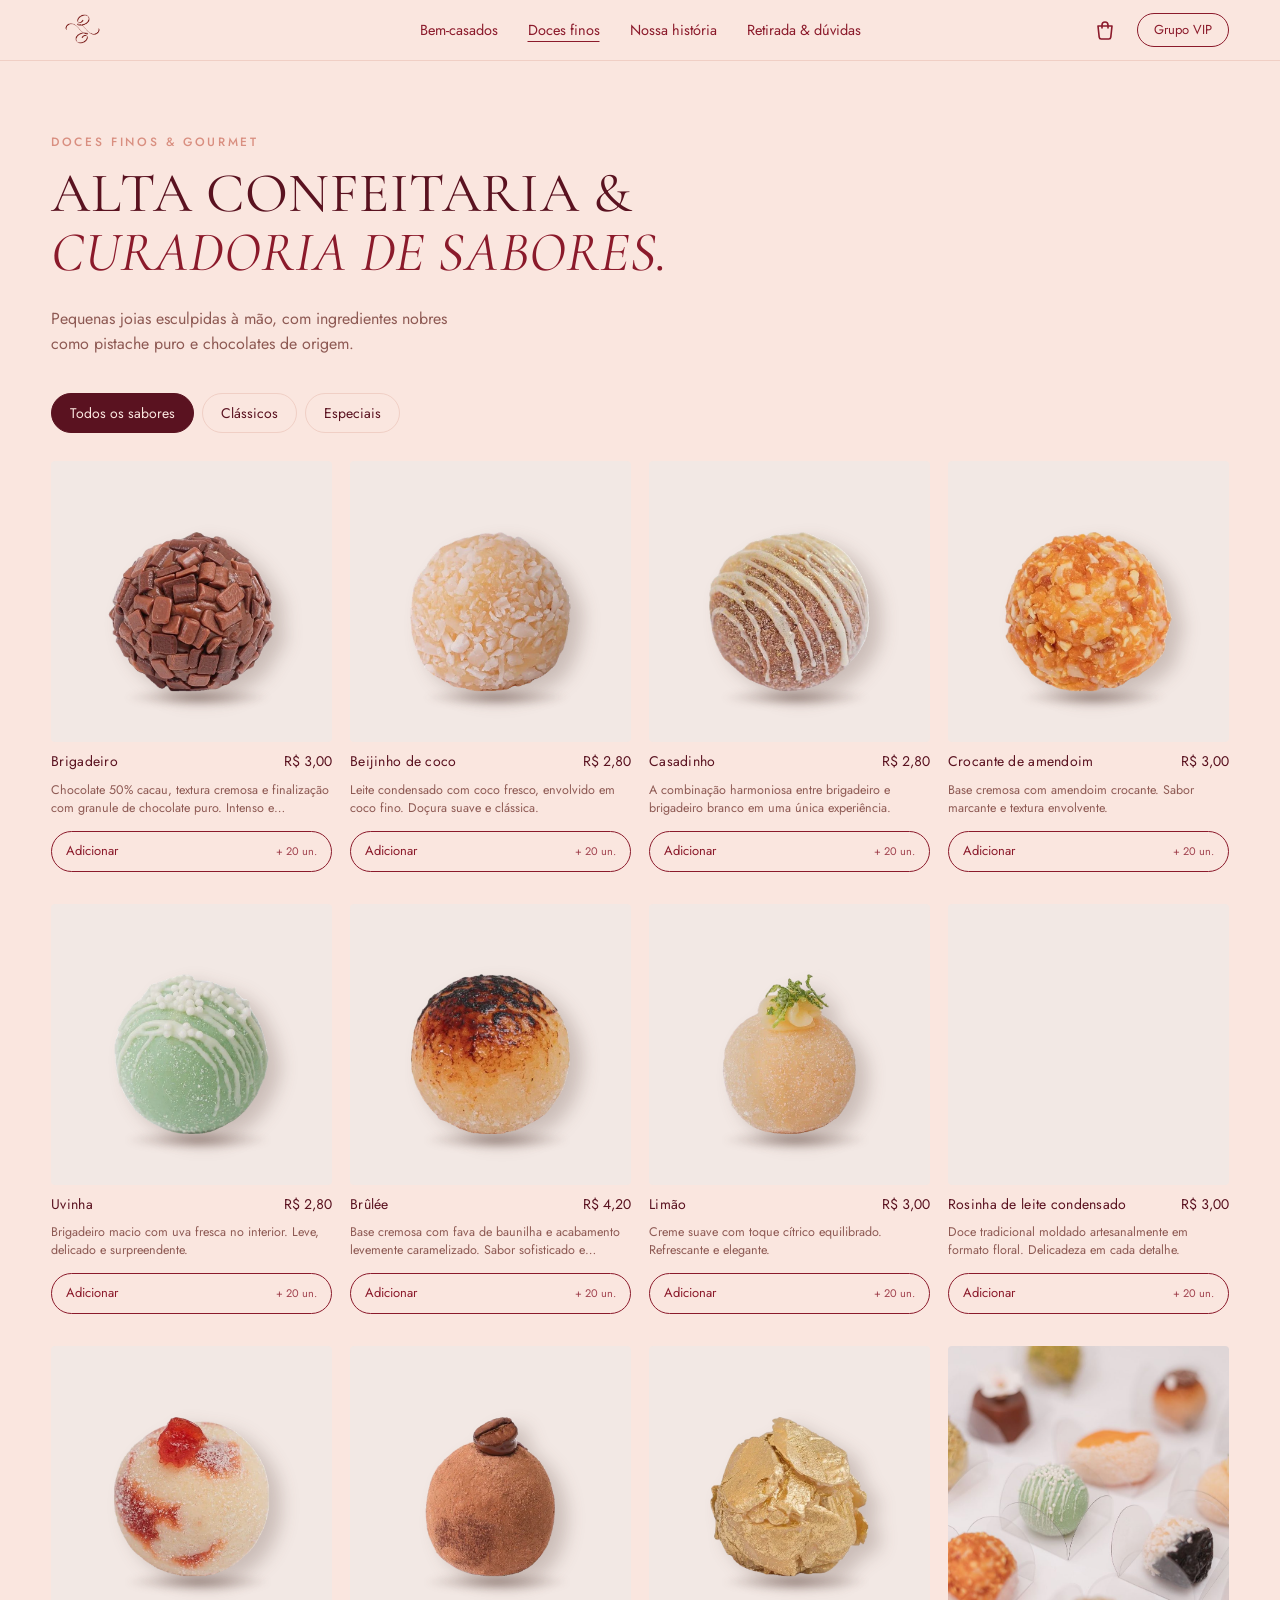
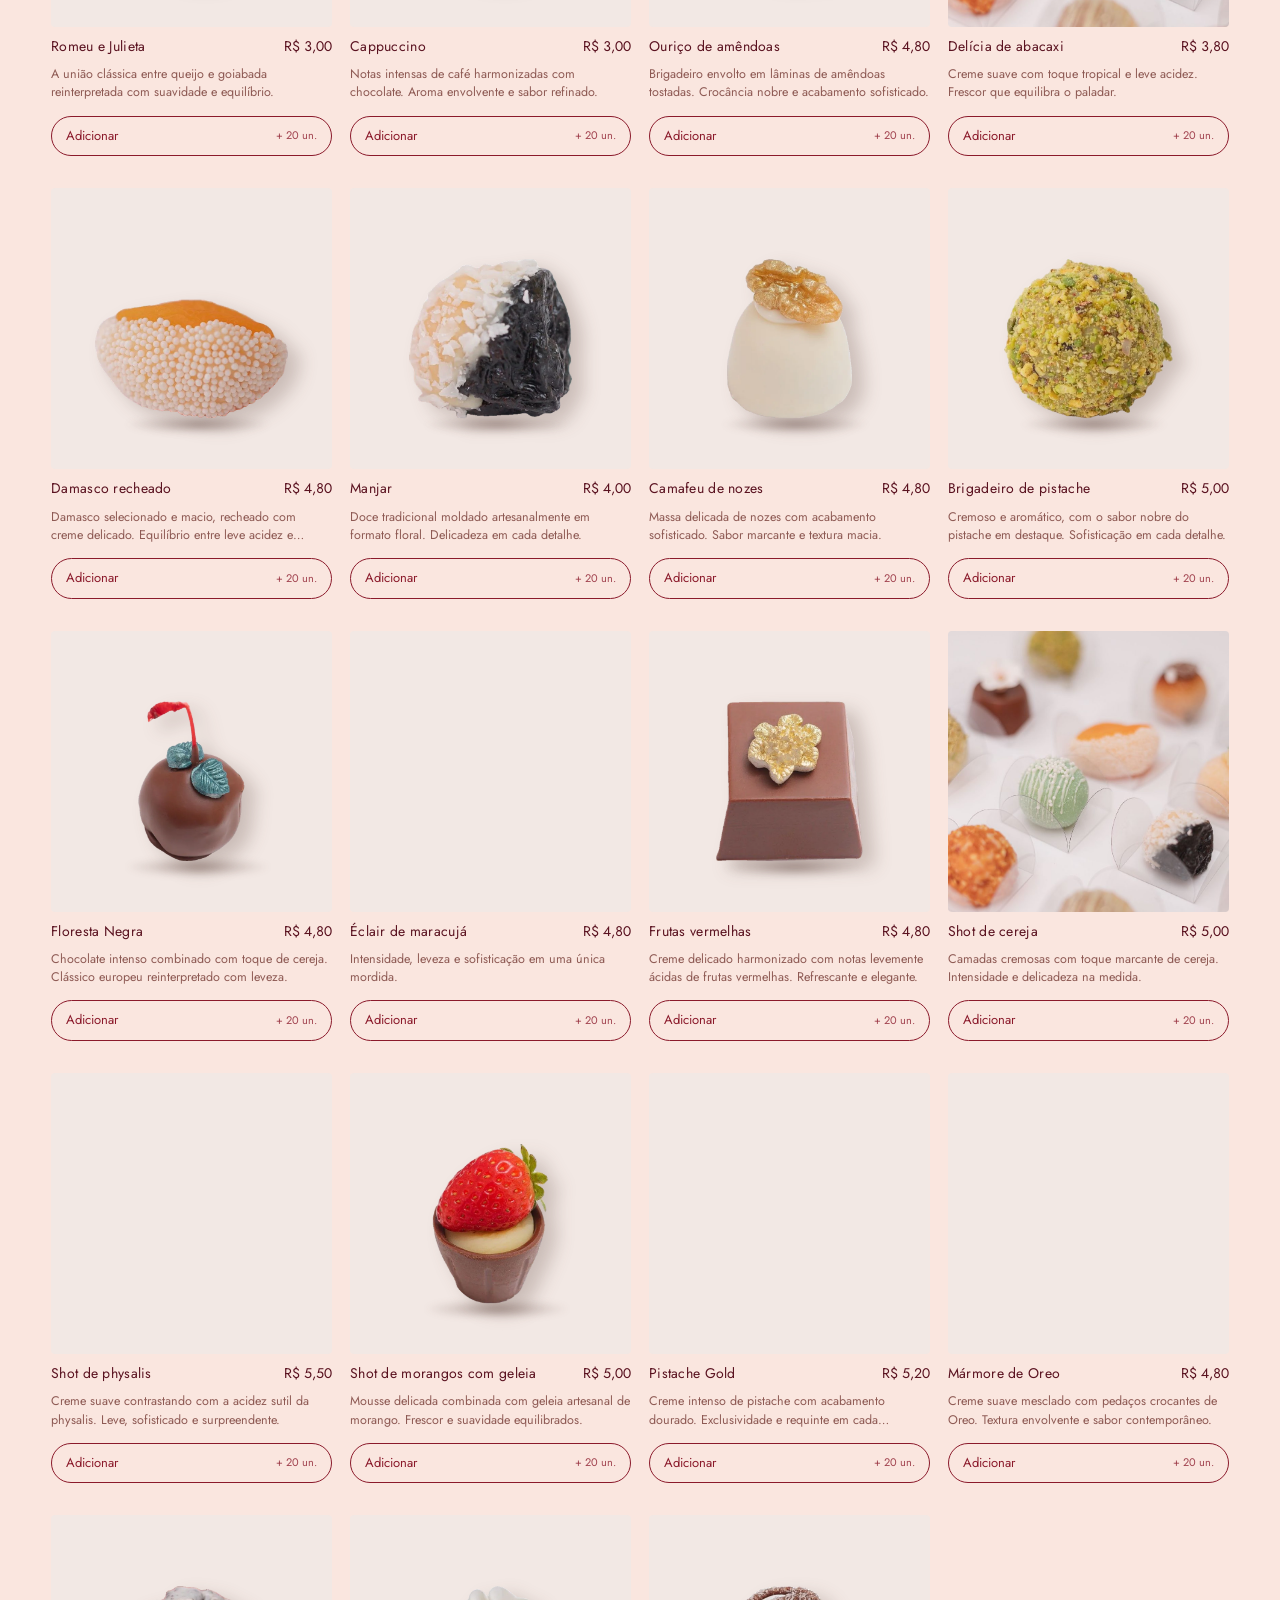
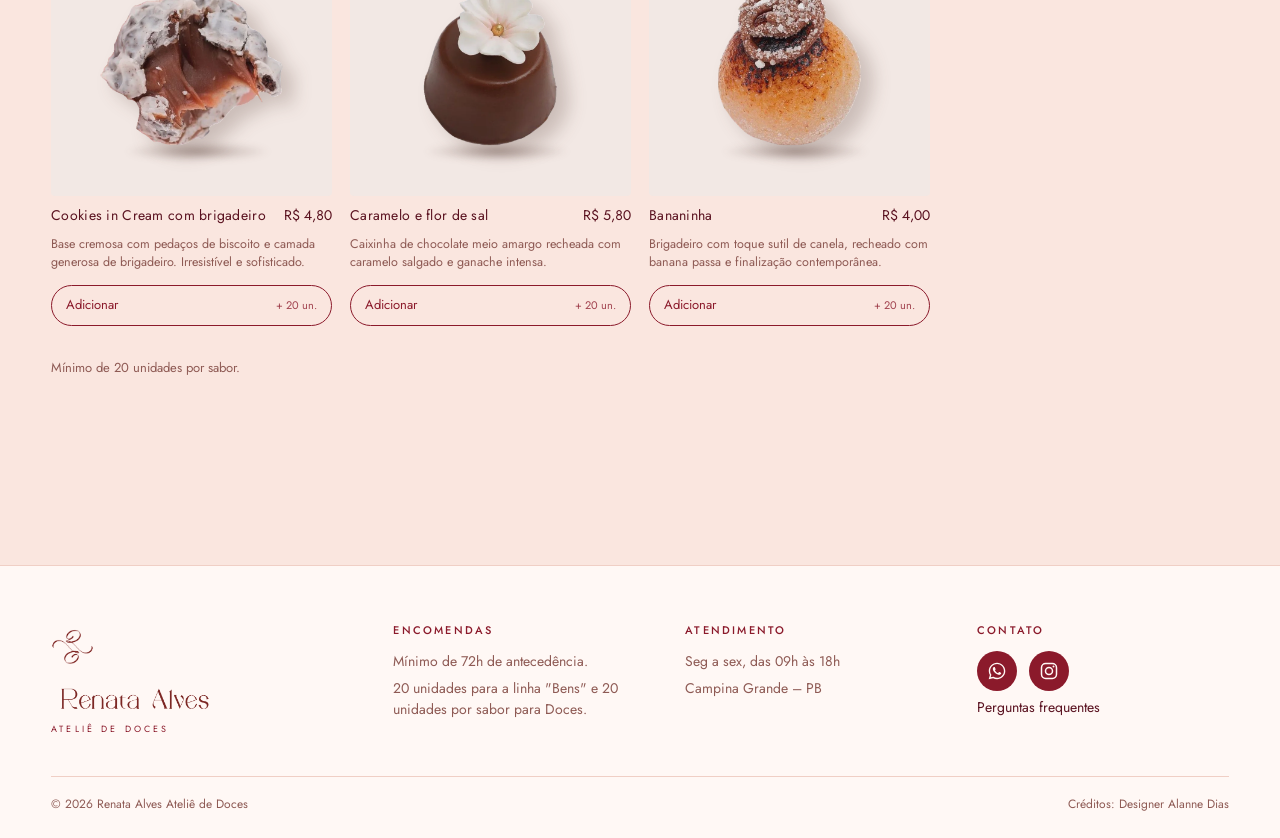
==== commit 8e89a125: "Carrinho único para conferir bem-casados e doces antes de enviar Co-Authored-By: Claude Opus 5.5 <no" ====
--- a/doces.html
+++ b/doces.html
@@ -45,24 +45,6 @@
   </section>
 </main>
 
-<!-- barra do pedido -->
-<div class="cart-bar" id="cart-bar" hidden>
-  <button type="button" class="cart-open" id="cart-open" aria-controls="cart" aria-expanded="false">
-    <span id="cart-count">0 sabores</span><strong id="cart-total-bar">R$ 0,00</strong><span class="cart-cta">Ver pedido</span>
-  </button>
-</div>
-<aside class="cart" id="cart" aria-label="Seu pedido de doces finos" hidden>
-  <div class="cart-head"><h2>Seu pedido</h2><button type="button" class="cart-close" id="cart-close" aria-label="Fechar pedido"><svg class="ico" viewBox="0 0 24 24" aria-hidden="true"><path d="M6 6l12 12M18 6 6 18" stroke="currentColor" stroke-width="1.8" stroke-linecap="round"/></svg></button></div>
-  <ul class="cart-list" id="cart-list"></ul>
-  <form class="cart-form" id="cart-form" novalidate>
-    <label for="cart-date">Data da retirada</label>
-    <input id="cart-date" type="date" required>
-    <small>Mínimo de 72 h de antecedência · retirada no ateliê</small>
-    <div class="cart-sum"><span>Total estimado</span><strong id="cart-total">R$ 0,00</strong></div>
-    <button class="button" type="submit"><svg class="ico" viewBox="0 0 24 24" aria-hidden="true"><path fill="currentColor" d="M12.04 2C6.58 2 2.13 6.45 2.13 11.91c0 1.75.46 3.45 1.32 4.95L2.05 22l5.25-1.38a9.9 9.9 0 0 0 4.74 1.21c5.46 0 9.91-4.45 9.91-9.91C21.95 6.45 17.5 2 12.04 2Zm0 18.15a8.2 8.2 0 0 1-4.2-1.15l-.3-.18-3.12.82.83-3.04-.2-.31a8.2 8.2 0 0 1-1.26-4.38c0-4.54 3.7-8.24 8.25-8.24 4.54 0 8.24 3.7 8.24 8.24 0 4.55-3.7 8.24-8.24 8.24Zm4.52-6.17c-.25-.12-1.47-.72-1.69-.81-.23-.08-.39-.12-.56.13-.16.25-.64.81-.79.97-.14.17-.29.19-.54.06-.25-.12-1.05-.39-1.99-1.23-.74-.66-1.23-1.47-1.38-1.72-.14-.25-.02-.38.11-.51.11-.11.25-.29.37-.43.12-.15.17-.25.25-.42.08-.16.04-.31-.02-.43-.06-.12-.56-1.34-.76-1.84-.2-.48-.41-.42-.56-.43h-.48c-.17 0-.43.06-.66.31-.23.25-.87.85-.87 2.07 0 1.22.89 2.4 1.01 2.56.12.17 1.75 2.67 4.24 3.74.59.26 1.05.41 1.41.52.59.19 1.13.16 1.56.1.48-.07 1.47-.6 1.67-1.18.21-.58.21-1.07.14-1.18-.06-.1-.22-.16-.47-.29Z"/></svg> Enviar pedido no WhatsApp</button>
-    <p class="cart-note">Pedido confirmado mediante sinal de 50%.</p>
-  </form>
-</aside>
 
 <footer>
   <div class="foot-top">
--- a/style.css
+++ b/style.css
@@ -582,3 +582,29 @@
 .slide-btn .ico{width:22px;height:22px}
 .cart-close .ico{width:24px;height:24px}
 .faq-cta a{display:inline-flex;align-items:center;gap:6px}
+
+/* ===== carrinho ===== */
+.cart-btn{position:relative;background:none;border:0;padding:6px;cursor:pointer;color:var(--red);display:grid;place-items:center}
+.cart-btn .ico{width:24px;height:24px}
+.cart-badge{position:absolute;top:0;right:-2px;min-width:18px;height:18px;border-radius:9px;background:var(--red);color:#FFF8F5;font-size:11px;display:grid;place-items:center;padding:0 5px;font-variant-numeric:tabular-nums}
+.cart-badge[hidden]{display:none}
+.top-actions{gap:14px}
+.cart-shade{position:fixed;inset:0;background:rgba(40,6,12,.35);z-index:39}
+.cart-shade[hidden],.cart[hidden],.cart-bar[hidden],.cart-form[hidden],.cart-empty[hidden]{display:none}
+.cart-open .ico{width:20px;height:20px}
+.cart-empty{color:var(--muted);font-size:14px;margin:20px 0}
+.ci{display:grid!important;grid-template-columns:64px 1fr auto;grid-template-areas:"img info total" "img qty del";gap:6px 12px;align-items:center;padding:14px 0;border-bottom:1px solid var(--line)}
+.ci-img{grid-area:img;width:64px;height:64px;border-radius:10px;background:#F2E8E4;object-fit:contain;display:block}
+.ci-img.is-doce{padding:4px}
+.ci-info{grid-area:info;min-width:0;display:grid;gap:1px}
+.ci-info strong{font-weight:500;font-size:15px}
+.ci-info small{font-size:12px;color:var(--muted);line-height:1.35}
+.ci-total{grid-area:total;font-variant-numeric:tabular-nums;font-size:14px;align-self:start}
+.ci .qty{grid-area:qty;width:132px;padding:3px}
+.ci .qty button{width:28px;height:28px}
+.ci .qty button:disabled{opacity:.35;cursor:default}
+.ci .remove{grid-area:del;justify-self:end}
+.cart-list li.ci{grid-template-columns:64px minmax(0,1fr) auto;grid-template-areas:"img info total" "img qty del"}
+.cart-list li.ci .qty{grid-column:auto;grid-area:qty;width:132px}
+.cart-list li.ci .remove{grid-column:auto;grid-row:auto;grid-area:del}
+.cart-list li.ci .ci-img{grid-area:img}
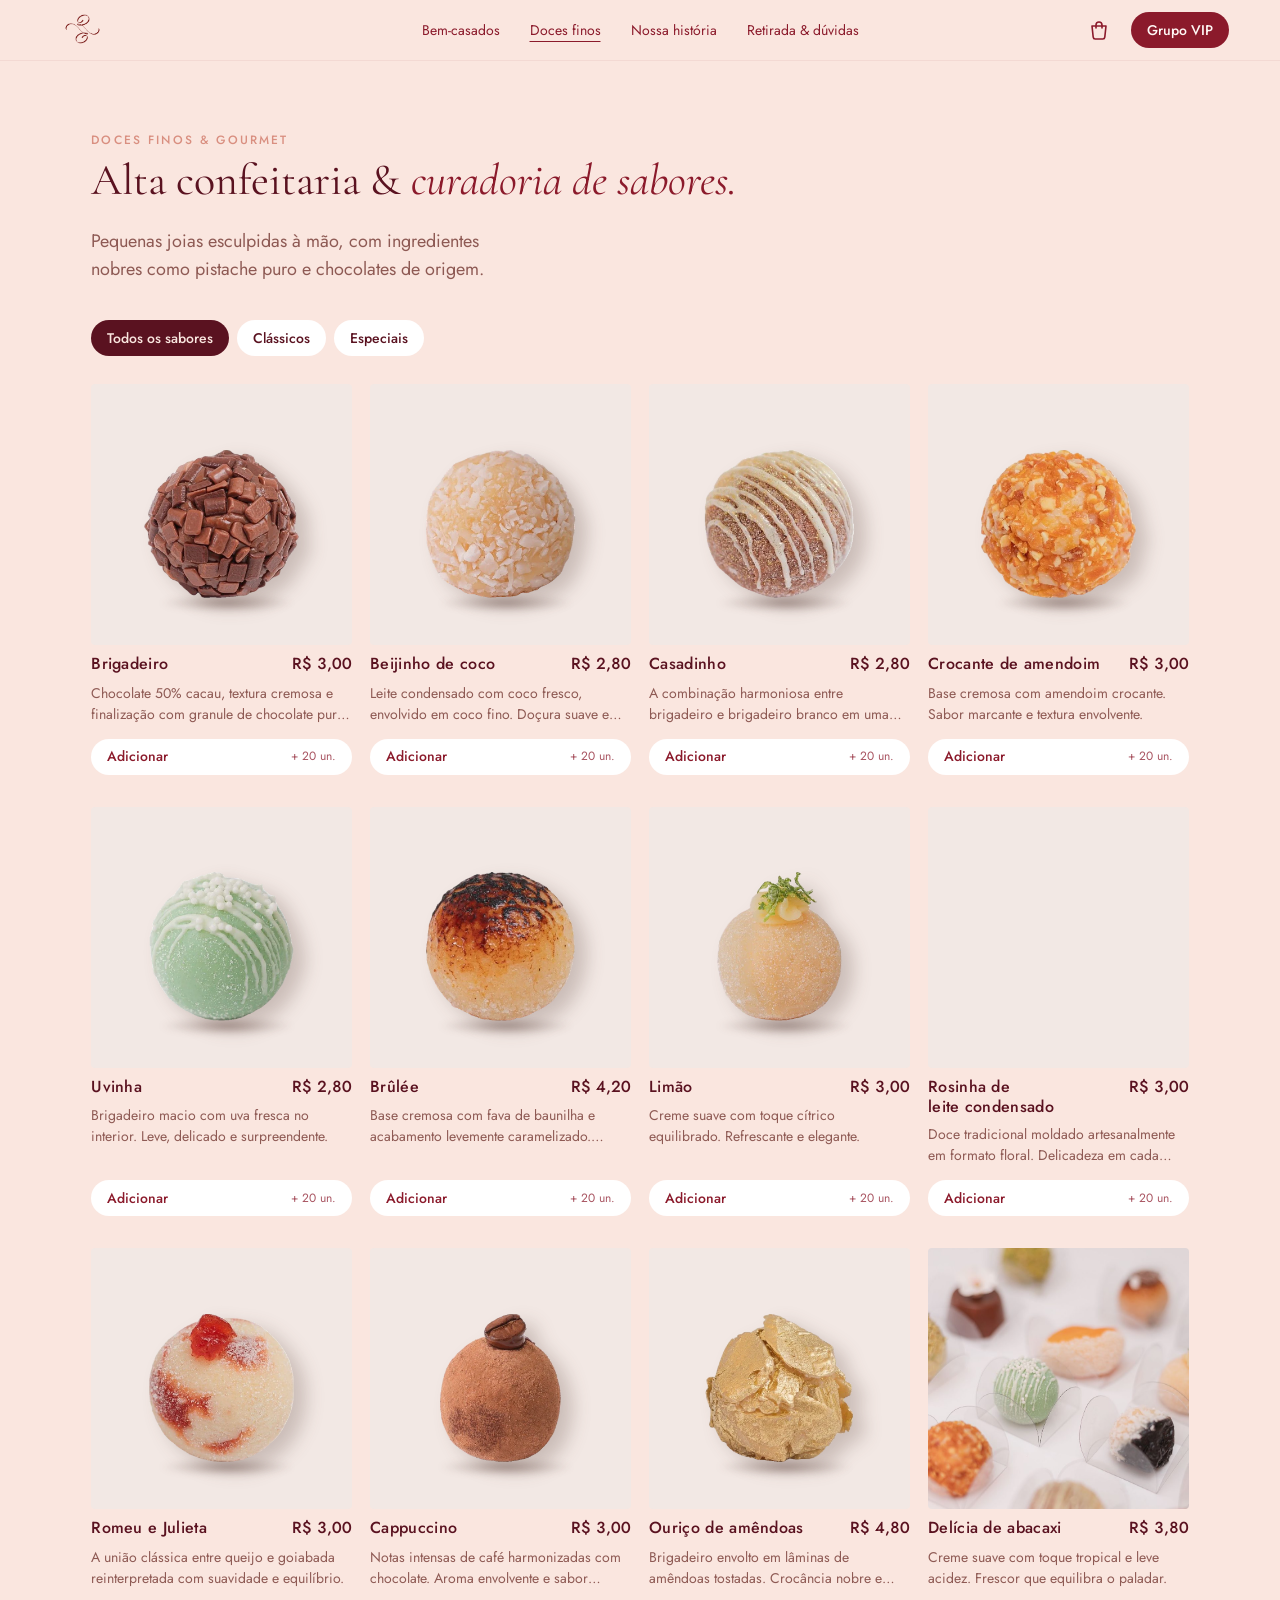
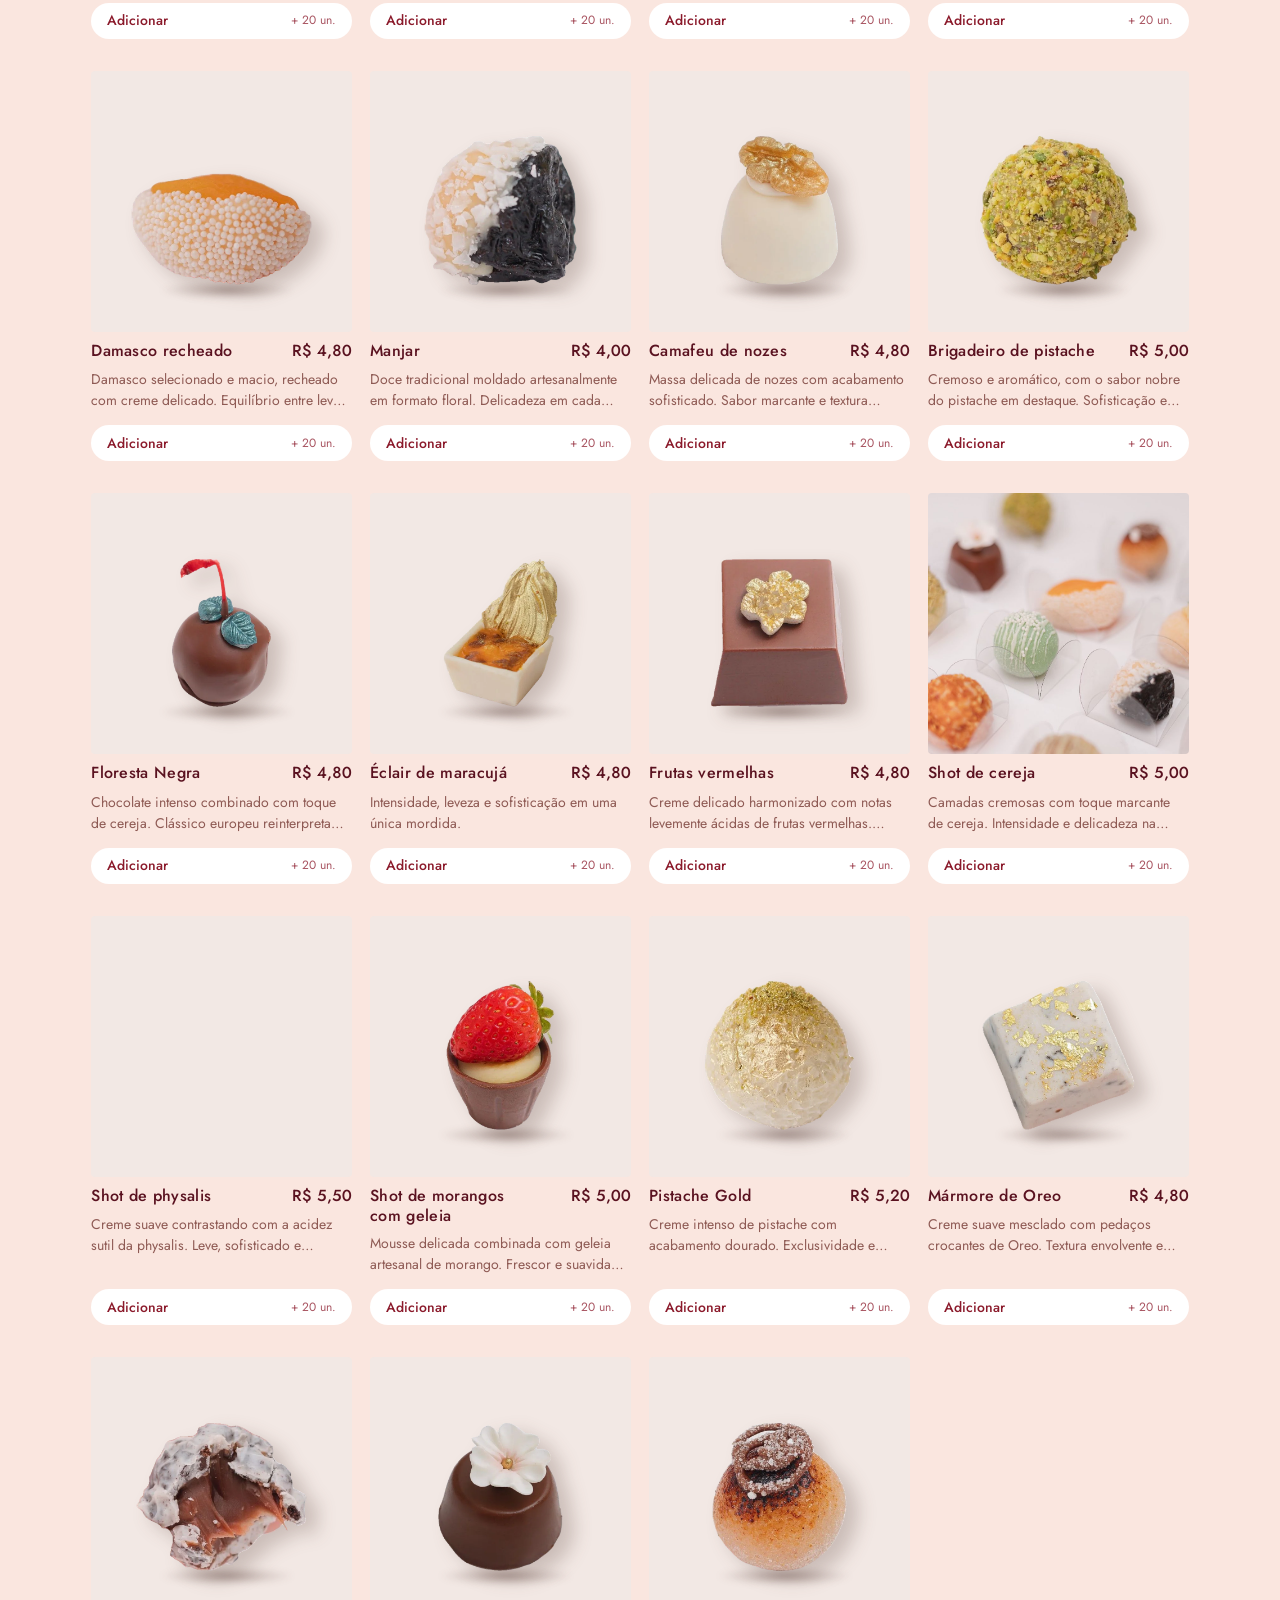
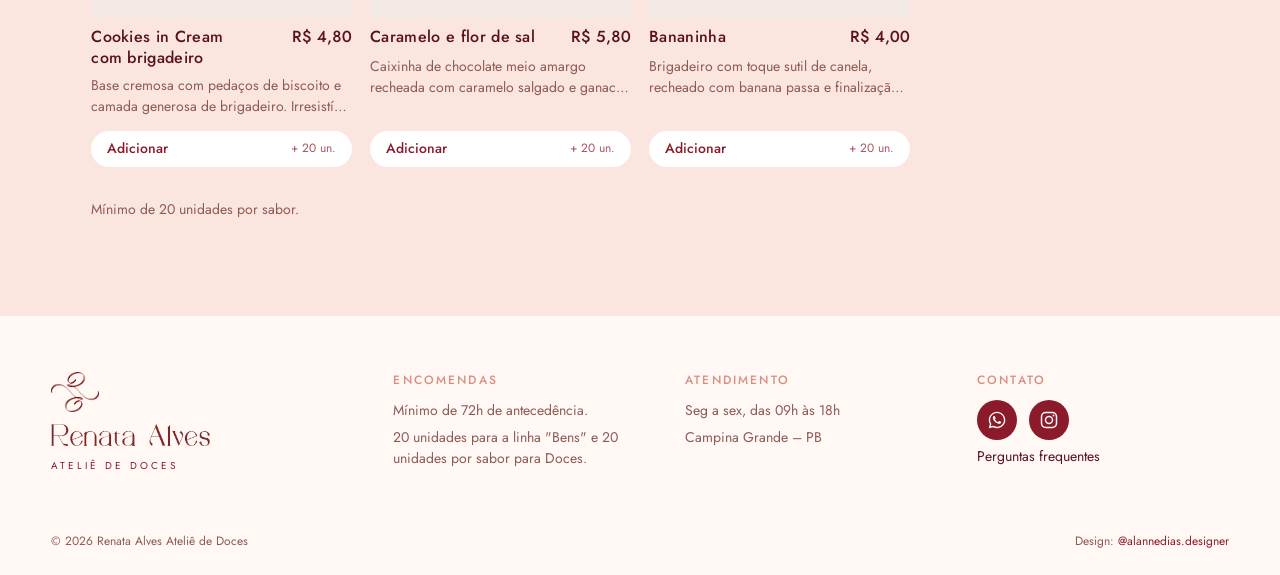
==== commit afe3b0fc: "Rodapé: logo alinhado e crédito @alannedias.designer Co-Authored-By: Claude Opus 5.5 <noreply@anthro" ====
--- a/doces.html
+++ b/doces.html
@@ -49,8 +49,8 @@
 <footer>
   <div class="foot-top">
     <a class="foot-brand" href="./" aria-label="Renata Alves, início">
-      <img class="brand-symbol" src="assets/simbolo-vermelho.png" alt="">
-      <img class="brand-word" src="assets/renata-alves.png" alt="Renata Alves">
+      <img class="brand-symbol" src="assets/simbolo-vermelho-trim.png" alt="">
+      <img class="brand-word" src="assets/renata-alves-trim.png" alt="Renata Alves">
       <span class="brand-sub">ATELIÊ DE DOCES</span>
     </a>
     <div class="foot-col">
@@ -71,7 +71,7 @@
   </div>
   <div class="foot-bottom">
     <small>© 2026 Renata Alves Ateliê de Doces</small>
-    <small>Créditos: Designer Alanne Dias</small>
+    <small>Design: <a href="https://www.instagram.com/alannedias.designer/" target="_blank" rel="noopener">@alannedias.designer</a></small>
   </div>
 </footer>
 
--- a/style.css
+++ b/style.css
@@ -608,3 +608,301 @@
 .cart-list li.ci .qty{grid-column:auto;grid-area:qty;width:132px}
 .cart-list li.ci .remove{grid-column:auto;grid-row:auto;grid-area:del}
 .cart-list li.ci .ci-img{grid-area:img}
+
+/* divisão entre personalização e pedido */
+.order-wrap{background:var(--paper);border-top:1px solid var(--line);margin-top:32px;padding:56px max(20px,4vw) 64px}
+.order-head{max-width:880px;margin:0 auto;display:grid;gap:8px;text-align:center}
+.order-head h2{font-size:clamp(32px,4vw,48px)}
+.order-wrap .hero-foot{max-width:880px;margin:28px auto 0;padding-bottom:28px;border-bottom:1px solid var(--line)}
+.order-wrap .hero-price .from{color:var(--rose)}
+.order-wrap .hero-price .amount{color:var(--ink)}
+.order-wrap .hero-price .amount span{color:var(--muted)}
+.order-wrap .hero-info div{border-color:var(--line)}
+.order-wrap .hero-info dt{color:var(--ink)}
+.order-wrap .order,.order-wrap .order-wrap .order{border-top:0;margin-top:20px;padding-top:0}
+.order-wrap .sabor,.order-wrap .order-summary,.order-wrap .estimate,.order-wrap input{background:#fff}
+@media (max-width:760px){.order-wrap{margin-top:20px;padding-top:40px;padding-bottom:40px}.order-wrap .hero-foot{margin-top:20px;padding-bottom:20px}}
+@media (max-width:1080px){.top nav{box-shadow:none}body.menu-open .top nav{box-shadow:-18px 0 40px rgba(40,6,12,.35)}}
+@media (max-width:760px){.order-head{margin-bottom:4px}.order-wrap .hero-foot{margin-top:14px}}
+
+/* ===== páginas de conteúdo: blocos bem separados ===== */
+.block{padding:64px max(20px,4vw)}
+.block-alt{background:var(--paper);border-top:1px solid var(--line);border-bottom:1px solid var(--line)}
+.block-inner{max-width:1080px;margin:0 auto;display:grid;gap:28px}
+.block-inner.narrow{max-width:820px}
+.block-head{display:grid;gap:8px;max-width:640px}
+.block-head h1,.block-head h2{font-size:clamp(34px,4.6vw,56px);color:var(--ink)}
+.block-head h1 em{color:var(--red)}
+.block-head .lead,.hist-hero .lead{font-size:17px;color:var(--muted);margin-top:4px}
+.hist-hero{grid-template-columns:200px 1fr;align-items:center;gap:40px}
+.hist-hero > div{display:grid;gap:10px}
+.hist-hero h1{font-size:clamp(36px,5vw,62px)}
+.hist-mark{width:100%;max-width:200px;height:auto}
+.cards3{display:grid;grid-template-columns:repeat(3,minmax(0,1fr));gap:18px}
+.cards2{display:grid;grid-template-columns:repeat(2,minmax(0,1fr));gap:18px}
+.info-card{background:#fff;border:1px solid var(--line);border-radius:16px;padding:26px;display:grid;gap:10px;align-content:start}
+.block-alt .info-card{background:var(--bg)}
+.info-card h3{font-family:var(--display);font-size:26px;font-weight:500;color:var(--red);line-height:1.1}
+.info-card p{margin:0;color:var(--ink);font-size:15px;line-height:1.6}
+.info-card .muted{color:var(--muted)}
+.info-card .addr{font-size:17px}
+.button-sm{justify-self:start;padding:10px 20px;font-size:14px;margin-top:6px}
+.bio-card{border-left:3px solid var(--red);padding:6px 0 6px 24px;display:grid;gap:10px;max-width:720px}
+.bio-card p{margin:0;font-size:18px;line-height:1.6}
+.hours tr.closed th,.hours tr.closed td{color:var(--muted)}
+.faq-list details{background:#fff;border:1px solid var(--line);border-radius:12px;padding:16px 20px;margin-bottom:10px}
+.faq-list summary{font-size:21px}
+.faq-cta-box{display:flex;flex-wrap:wrap;align-items:center;justify-content:space-between;gap:14px;background:var(--bg);border-radius:16px;padding:20px 24px;margin-top:8px}
+.faq-cta-box p{margin:0;font-family:var(--display);font-size:24px;color:var(--ink)}
+@media (max-width:760px){
+  .block{padding:44px 20px}
+  .hist-hero{grid-template-columns:1fr;gap:16px}
+  .hist-mark{max-width:110px}
+  .cards3,.cards2{grid-template-columns:1fr}
+  .info-card{padding:20px}
+  .bio-card p{font-size:16px}
+  .faq-list summary{font-size:18px}
+}
+
+/* ===== menos traços e menos fontes =====
+   Serifada (Cormorant) só nos títulos grandes; todo o resto em Jost. */
+.hero-info dt,.sabor-name,.info-card h3,.faq-list summary,summary,.cart-head h2,.ci-info strong,
+.product-line h3,.linha-text h3,.mesa-tip strong,.faq-cta-box p,.estimate strong,.hero-price .amount,.cart-sum strong,.cart-open strong{font-family:var(--body)}
+.hero-price .amount{font-size:34px;font-weight:500;letter-spacing:-.01em}
+.hero-price .amount span{font-size:15px}
+.estimate strong{font-size:30px;font-weight:500}
+.cart-sum strong,.cart-open strong{font-weight:500}
+.cart-sum strong{font-size:24px}
+.sabor-name{font-size:17px;font-weight:500}
+.info-card h3{font-size:18px;font-weight:500}
+.faq-list summary,summary{font-size:16px;font-weight:500}
+.linha-text h3{font-size:22px;font-weight:500}
+.cart-head h2{font-size:22px;font-weight:500}
+.faq-cta-box p{font-size:17px;font-weight:500}
+.hero-info dt{font-size:14px;color:var(--muted)}
+.hero-info dd{color:var(--ink)}
+
+/* informações do pedido sem linhas: 3 itens compactos */
+.hero-info{display:grid;grid-template-columns:repeat(3,auto);gap:10px 28px}
+.hero-info div,.hero-info div:last-child{border:0;padding:0;display:grid;grid-template-columns:none;gap:2px}
+.hero-info dd{text-align:left;font-size:14px}
+.order-wrap .hero-foot{border-bottom:0;padding-bottom:0}
+.order-wrap .order{border-top:0}
+.order-wrap .order-summary{border:0}
+.order-wrap .estimate{border:0}
+@media (max-width:760px){.hero-info{grid-template-columns:1fr 1fr;gap:12px 16px}.hero-info div:last-child{grid-column:1/-1}}
+
+/* ===== zoom dos doces: gira ampliado ===== */
+.item .product-img{cursor:zoom-in}
+.zoom{position:fixed;inset:0;z-index:60;background:var(--bg);display:grid;grid-template-rows:1fr auto;justify-items:center;padding:calc(56px + env(safe-area-inset-top,0px)) 20px calc(24px + env(safe-area-inset-bottom,0px));opacity:0;transition:opacity .25s}
+.zoom[hidden]{display:none}
+.zoom.open{opacity:1}
+body.zoom-on{overflow:hidden}
+.zoom-close{position:absolute;top:calc(12px + env(safe-area-inset-top,0px));right:16px;width:44px;height:44px;border-radius:50%;border:0;background:#fff;color:var(--red);display:grid;place-items:center;cursor:pointer;box-shadow:0 4px 14px rgba(90,18,32,.12)}
+.zoom-close .ico{width:22px;height:22px}
+.zoom-stage{position:relative;width:min(70vh,86vw,560px);aspect-ratio:1;align-self:center;display:grid;place-items:center}
+.zoom-stage img{width:100%;height:100%;object-fit:contain;transform:scale(.6);transition:transform .45s cubic-bezier(.2,.8,.2,1);filter:drop-shadow(10px 12px 14px rgba(70,40,32,.18))}
+.zoom.open .zoom-stage img{transform:scale(1)}
+.zoom.open .zoom-stage img.is-photo{animation:none;border-radius:16px;object-fit:cover}
+.zoom-shadow{position:absolute;left:50%;bottom:12%;width:46%;height:6%;transform:translateX(-50%);border-radius:50%;background:radial-gradient(closest-side,rgba(70,40,32,.35),rgba(70,40,32,0))}
+@keyframes spin{to{transform:scale(1) rotate(360deg)}}
+.zoom-info{width:min(560px,100%);display:grid;gap:6px}
+.zoom-info h2{font-size:clamp(28px,4vw,40px);color:var(--ink)}
+.zoom-info p{margin:0;color:var(--muted);font-size:15px}
+.zoom-line{display:flex;align-items:center;justify-content:space-between;gap:16px;margin-top:10px}
+.zoom-line strong{font-size:20px;font-weight:500;color:var(--ink)}
+.zoom-line .add{width:auto;padding:10px 18px}
+.zoom-line .qty{width:160px}
+@media (prefers-reduced-motion:reduce){.zoom.open .zoom-stage img{animation:none}}
+
+/* celular: slide de bens de ponta a ponta */
+@media (max-width:760px){
+  .linhas-wrap{margin-inline:-20px}
+  .linhas{gap:0}
+  .linha{flex-basis:100%;border-radius:0;aspect-ratio:4/5}
+  .linha-text{padding:24px 20px 28px}
+  .linha-text h3{font-size:26px}
+}
+
+
+.page-doces{padding-bottom:0}
+
+/* ===== sem contornos em botões e seções ===== */
+/* seções e cabeçalho/rodapé */
+.top,.block-alt,.order-wrap,footer,.foot-bottom,.closing,.order,.section-heading,.intro-cols{border:0!important}
+.top{box-shadow:0 1px 0 rgba(139,26,43,.06)}
+/* cartões e caixas */
+.info-card,.faq-list details,.order-summary,.estimate,.embalagens,.sabor,.flavors button,.item,.product-img,.ci,.cart-list li,details{border:0!important}
+.item.in-cart .product-img,.item.in-cart.product-img{box-shadow:none!important}
+.item.in-cart .product-img{background:#F3DCD4}
+/* botões que eram só contorno viram preenchidos suaves */
+.add,.chip,.filters button,.header-cta,.top .header-cta,.button-ghost,.motion,.sw-finish,.monte .sw-finish{border:0!important}
+.add{background:#fff;color:var(--red)}
+.add:hover{background:var(--red);color:#FFF8F5}
+.filters button{background:#fff;color:var(--ink)}
+.filters button.active{background:var(--ink);color:var(--bg)}
+.top .header-cta{background:var(--red);color:#FFF8F5}
+.top .header-cta:hover,.top .header-cta[aria-current="page"]{background:var(--deep);color:#FFF8F5}
+/* sabores: selecionado com fundo vinho em vez de borda */
+.sabor{background:#fff;box-shadow:none!important}
+.sabor[aria-pressed="true"]{background:var(--red);box-shadow:none!important}
+.sabor[aria-pressed="true"] .sabor-name,.sabor[aria-pressed="true"] .sabor-desc,.sabor[aria-pressed="true"] .sabor-price,.sabor[aria-pressed="true"] .sabor-price small{color:#FFF8F5}
+/* acabamento: selecionado com fundo vinho */
+.monte .sw-finish{background:#fff;box-shadow:none!important}
+.monte .sw-finish[aria-pressed="true"]{background:var(--red);color:#FFF8F5;box-shadow:none!important}
+/* campos de formulário */
+input,select,textarea,.order-wrap input{border:0!important;background:#fff}
+/* catálogo no celular e carrinho: sem linhas divisórias, só espaço */
+@media (max-width:760px){.item{border-bottom:0!important;padding:8px 0}}
+.cart-list li.ci{border-bottom:0;padding:10px 0}
+.cart-head{border-bottom:0!important}
+.cart-sum{border-top:0!important}
+.hours th,.hours td{border-bottom:0!important;padding:6px 0}
+.price{border-top:0!important}
+.faq-cta-box{border:0}
+.order-wrap .hero-foot{border:0}
+
+/* setas do slide visíveis também no celular */
+@media (max-width:760px){
+  .slide-btn{display:grid;width:38px;height:38px;background:rgba(255,248,245,.9);box-shadow:0 4px 12px rgba(40,6,12,.18)}
+  .slide-btn.prev{left:12px}.slide-btn.next{right:12px}
+  .slide-btn .ico{width:20px;height:20px}
+}
+
+/* =====================================================================
+   SISTEMA FINAL: escala de fontes, cores e espaçamentos padronizados
+   Escala (Jost): 12 · 14 · 16 · 18 · 24 · 32   |   Títulos (Cormorant): h2 32–44 · h1 36–56
+   Cores: títulos e textos = vinho escuro (--ink) · secundário = --muted
+          etiquetas = --rose · ações/links/selecionado = --red
+   ===================================================================== */
+:root{--fs-xs:12px;--fs-sm:14px;--fs-md:16px;--fs-lg:18px;--fs-xl:24px;--fs-2xl:32px;--gap-1:8px;--gap-2:12px;--gap-3:20px;--gap-4:32px}
+
+/* etiquetas em caixa alta: todas iguais */
+body .eyebrow,body .legend,body .monte .legend,body legend,body label,body .order-summary small,body .estimate small,body .hero-price .from,body .order-wrap .hero-price .from,body .foot-col h4,body .hero-kicker,body .cart-form label{
+  font-family:var(--body);font-size:var(--fs-xs);font-weight:500;letter-spacing:.18em;text-transform:uppercase;color:var(--rose);line-height:1.4}
+body .hero-kicker{color:var(--red);letter-spacing:.4em}
+body .monte .legend{color:var(--red)}
+body .sw-title,body .monte .sw-title{font-size:var(--fs-xs);letter-spacing:.02em;text-transform:none;color:var(--muted);font-weight:400}
+
+/* títulos serifados */
+body .block-head h1,body .hist-hero h1,body .section h2,body .order-head h2,body .vip h2,body .closing h2{font-family:var(--display);font-weight:400;line-height:1.08;color:var(--ink)}
+body .block-head h1,body .hist-hero h1{font-size:clamp(36px,5vw,56px)}
+body .section h2,body .order-head h2,body .block-head h2,body .vip h2{font-size:clamp(30px,4vw,44px)}
+body #doces .section-heading h2{font-size:clamp(30px,4vw,44px);text-transform:none;letter-spacing:0}
+body .vip h2{color:#FFF8F5}
+body h1 em,body h2 em{color:var(--red)}
+body .vip h2 em{color:var(--rose)}
+
+/* títulos de cartões / itens */
+body .info-card h3,body .sabor-name,body .product-line h3,body .ci-info strong,body .faq-list summary,body .cart-head h2,body .faq-cta-box p{font-family:var(--body);font-size:var(--fs-lg);font-weight:500;color:var(--ink);line-height:1.3}
+body .info-card h3{color:var(--red)}
+body .product-line h3{font-size:var(--fs-md)}
+body .ci-info strong{font-size:var(--fs-md)}
+body .linha-text h3{font-family:var(--body);font-size:var(--fs-xl);font-weight:500;line-height:1.15}
+
+/* textos */
+body p,body .info-card p,body .bio-card p,body .embalagens p,body .faq-list details p{font-size:var(--fs-md);line-height:1.6}
+body .lead,body .block-head .lead,body .hist-hero .lead,body .heading-text p{font-size:var(--fs-lg);line-height:1.55;color:var(--muted)}
+body .muted,body .info-card .muted,body .hero-desc,body .sabor-desc,body .item p,body .product p,body .linha-text p,body .ci-info small,body .catalog-note,body .form-note,body .cart-note,body .row2 small,body .codes small,body #code-names,body .cart-form small,body .hours th,body .zoom-info p{font-size:var(--fs-sm);line-height:1.5;color:var(--muted)}
+body .linha-text p{color:rgba(255,248,245,.9)}
+body #code-names{color:var(--red)}
+body .sabor-desc{font-size:13px}
+body .hero-info dt{font-size:var(--fs-xs);color:var(--muted);letter-spacing:.02em}
+body .hero-info dd,body .order-summary dd,body .hours td{font-size:var(--fs-sm);color:var(--ink)}
+body .order-summary dt{font-size:var(--fs-sm);color:var(--muted)}
+
+/* preços: mesma fonte, peso e cor; tamanho pela importância */
+body .hero-price .amount,body .order-wrap .hero-price .amount,body .estimate strong,body .cart-sum strong{font-family:var(--body);font-size:var(--fs-2xl);font-weight:500;color:var(--ink);line-height:1.1}
+body .hero-price .amount span,body .order-wrap .hero-price .amount span{font-size:var(--fs-sm);font-weight:400;color:var(--muted)}
+body .sabor-price,body .product-line span,body .ci-total,body .zoom-line strong{font-family:var(--body);font-size:var(--fs-md);font-weight:500;color:var(--ink)}
+body .sabor-price small{font-size:var(--fs-xs);color:var(--muted);font-weight:400}
+body .sabor[aria-pressed="true"] .sabor-name,body .sabor[aria-pressed="true"] .sabor-desc,body .sabor[aria-pressed="true"] .sabor-price,body .sabor[aria-pressed="true"] .sabor-price small{color:#FFF8F5}
+body .estimate span#unit{font-size:var(--fs-sm);color:var(--muted)}
+
+/* botões: dois tamanhos, mesma fonte */
+body .button,body .cart-form .button,body .button-light,body .vip .button-light,body .faq-cta-box .button{display:inline-flex;align-items:center;justify-content:center;gap:10px;min-height:48px;padding:0 26px;font-family:var(--body);font-size:var(--fs-md);font-weight:500;letter-spacing:.01em;border-radius:999px;line-height:1}
+body .button-sm{min-height:40px;padding:0 20px;font-size:var(--fs-sm)}
+body .add,body .filters button,body .top .header-cta{font-family:var(--body);font-size:var(--fs-sm);font-weight:500;min-height:36px;padding:0 16px;border-radius:999px;display:inline-flex;align-items:center;gap:8px}
+body .add span{font-size:var(--fs-xs);font-weight:400;opacity:.75}
+body .qty span{font-size:var(--fs-sm)}
+body .remove{font-size:var(--fs-xs)}
+body .text-link{font-size:var(--fs-sm);font-weight:500}
+
+/* menu */
+body .top nav{font-size:var(--fs-sm)}
+@media (max-width:1080px){body .top nav a{font-size:var(--fs-lg)}}
+
+/* rodapé */
+body footer p{font-size:var(--fs-sm);line-height:1.6}
+body .foot-bottom small{font-size:var(--fs-xs)}
+body .brand-sub{font-size:10px;letter-spacing:.35em}
+
+/* espaçamentos verticais padronizados */
+body .block-head,body .section-heading > div,body .order-head,body .vip-inner{gap:var(--gap-1)}
+body .block-head .lead{margin-top:var(--gap-1)}
+body .block-inner{gap:var(--gap-4)}
+body .info-card{gap:var(--gap-2);padding:24px}
+body .cards2,body .cards3{gap:var(--gap-3)}
+body .order{gap:var(--gap-4)}
+body fieldset{gap:var(--gap-2)}
+body .flavor-pick legend{margin-bottom:var(--gap-2)}
+body .row2 > div{gap:6px}
+body .estimate{padding:22px 24px;gap:var(--gap-3)}
+body .estimate > div{display:grid;gap:4px}
+body .order-summary{padding:20px 24px;gap:var(--gap-3)}
+body .order-summary dl{gap:6px;margin:var(--gap-1) 0 0}
+body .item{gap:6px}
+body .item-action{padding-top:var(--gap-1)}
+body .hero-price{gap:6px}
+body .codes{gap:4px}
+body .faq-list details{padding:16px 20px}
+body .faq-list details p{margin-top:var(--gap-1)}
+body .monte .palette{gap:var(--gap-2)}
+body .sw-group{gap:var(--gap-1);margin-bottom:var(--gap-2)}
+@media (max-width:760px){
+  body .block-head h1,body .hist-hero h1{font-size:34px}
+  body .section h2,body .order-head h2,body .block-head h2,body .vip h2,body #doces .section-heading h2{font-size:30px}
+  body .hero-price .amount,body .order-wrap .hero-price .amount,body .estimate strong,body .cart-sum strong{font-size:28px}
+  body .lead,body .block-head .lead,body .hist-hero .lead,body .heading-text p{font-size:var(--fs-md)}
+  body .info-card{padding:20px}
+  body .linha-text h3{font-size:22px}
+  body .sw-title,body .monte .sw-title{font-size:11px}
+  body .monte .legend{font-size:11px;letter-spacing:.14em}
+}
+@media (max-width:760px){body .item .product-line h3{font-size:var(--fs-md)}body .item p{font-size:13px}}
+body .info-card .addr{font-size:var(--fs-md)}
+body .vip .small{font-size:var(--fs-sm)}
+@media (max-width:1080px){body .top .header-cta{display:none}}
+body .order-head{text-align:left;justify-items:start}
+body .order-summary dl div{grid-template-columns:96px minmax(0,1fr)}
+body .foot-brand .brand-symbol{margin-left:-8px}
+body .foot-brand .brand-word{margin-left:-4px}
+body legend{padding:0}
+body .row2 small{margin-top:2px}
+body .embalagens{grid-template-columns:1fr;gap:var(--gap-1);padding:24px 28px}
+body .embalagens p{margin:0}
+/* mesma largura de conteúdo em todas as páginas */
+body .block-inner,body .section,body .monte-grid,body .foot-top,body .foot-bottom{max-width:1200px;margin-inline:auto}
+body .block-inner.narrow{max-width:820px}
+body .section{padding-left:max(20px,4vw);padding-right:max(20px,4vw)}
+@media (min-width:1300px){body .section{padding-left:0;padding-right:0}}
+
+/* celular: nome Renata Alves fica junto do bem-casado fixo (aparece no print) */
+.center-brand{display:none}
+@media (max-width:980px){
+  body .hero-kicker,body .bg-name{display:none}
+  .monte{padding-top:14px}
+  .monte-grid,body .monte-grid{margin-top:0}
+  .center-brand{display:grid;justify-items:center;gap:4px;padding-top:6px;background:var(--hero-bg)}
+  .center-brand p{margin:0;font-size:11px;letter-spacing:.4em;padding-left:.4em;color:var(--red);font-weight:500}
+  .center-word{display:block;width:min(74%,300px);aspect-ratio:1280/199;background:var(--red);-webkit-mask:url("assets/renata-alves.png") center/contain no-repeat;mask:url("assets/renata-alves.png") center/contain no-repeat}
+  body .stage{margin-top:-4px}
+}
+
+/* rodapé: logo alinhado à esquerda, sem recuos */
+body .foot-brand{display:flex;flex-direction:column;align-items:flex-start;gap:12px}
+body .foot-brand .brand-symbol{height:40px;width:auto;margin:0}
+body .foot-brand .brand-word{height:22px;width:auto;margin:0}
+body .foot-brand .brand-sub{margin:0;padding:0;letter-spacing:.3em}
+body .foot-bottom a{color:var(--red);text-decoration:none}
+body .foot-bottom a:hover{text-decoration:underline}
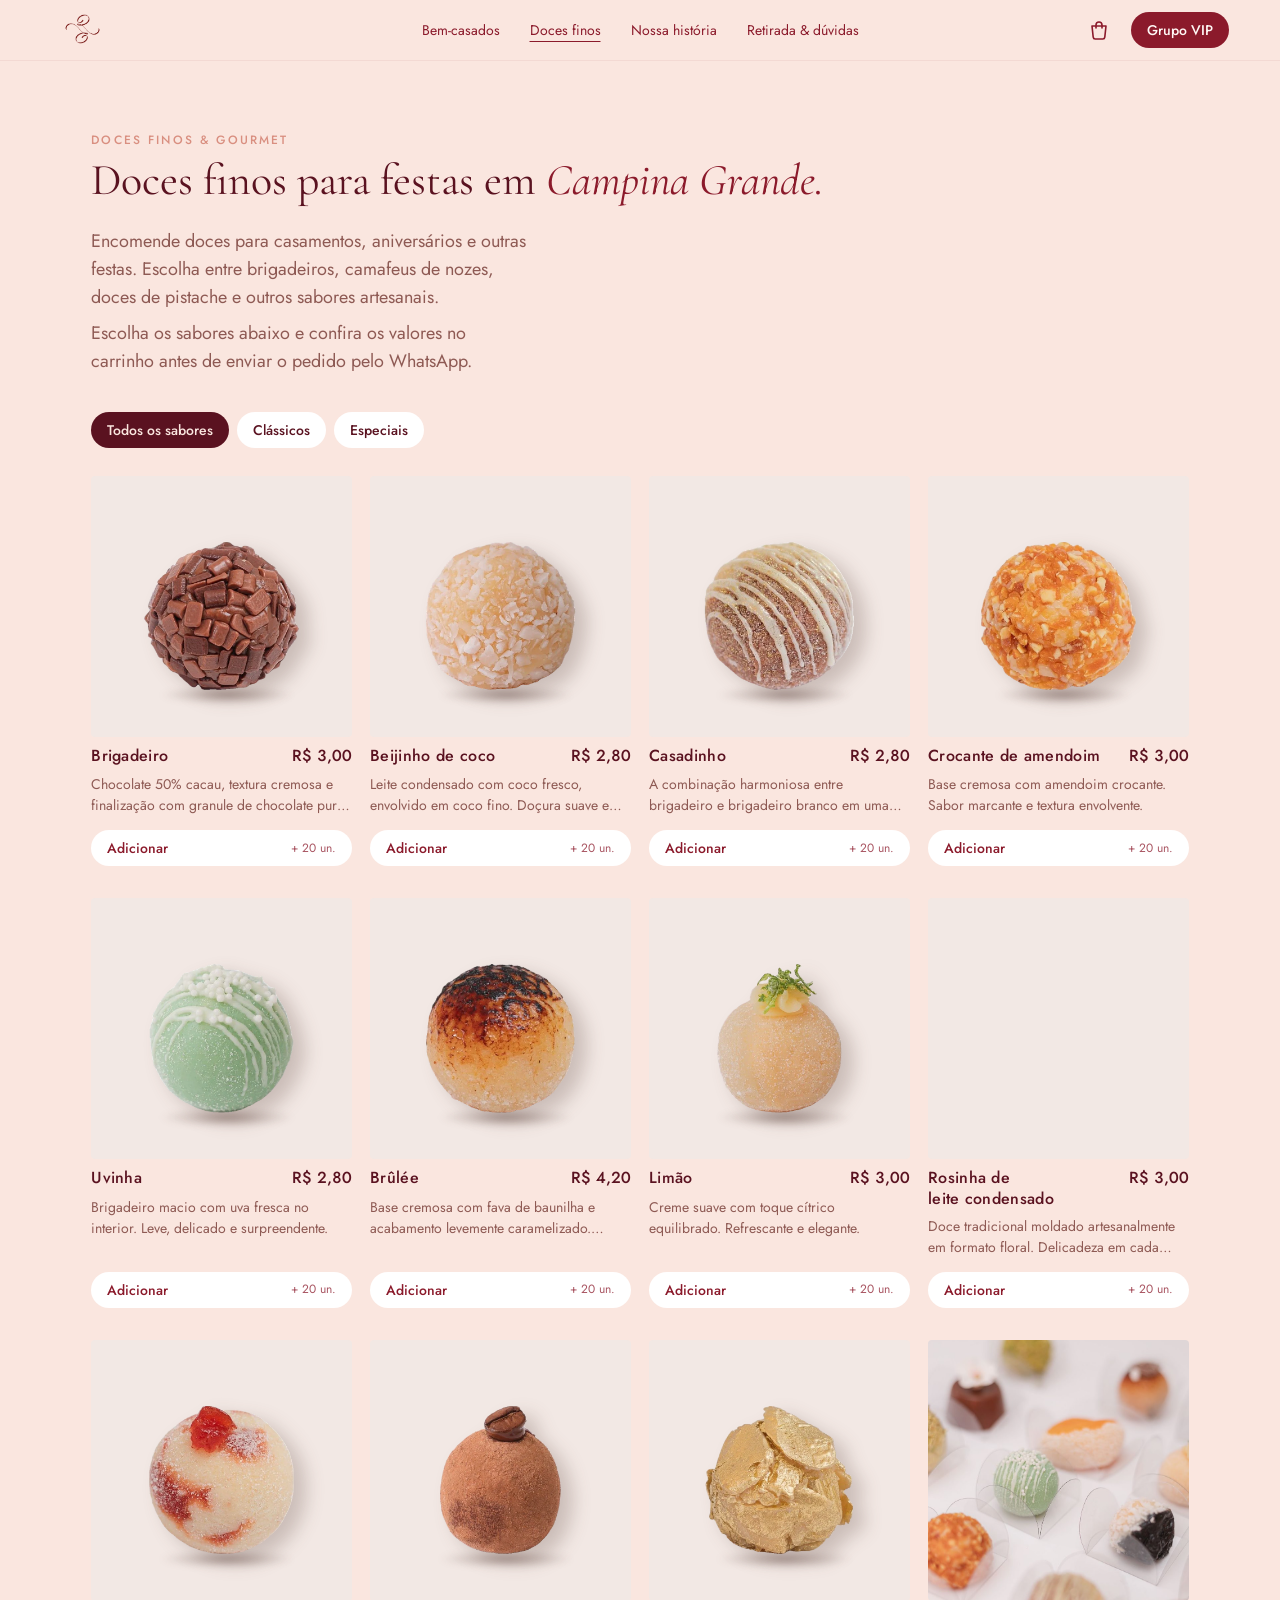
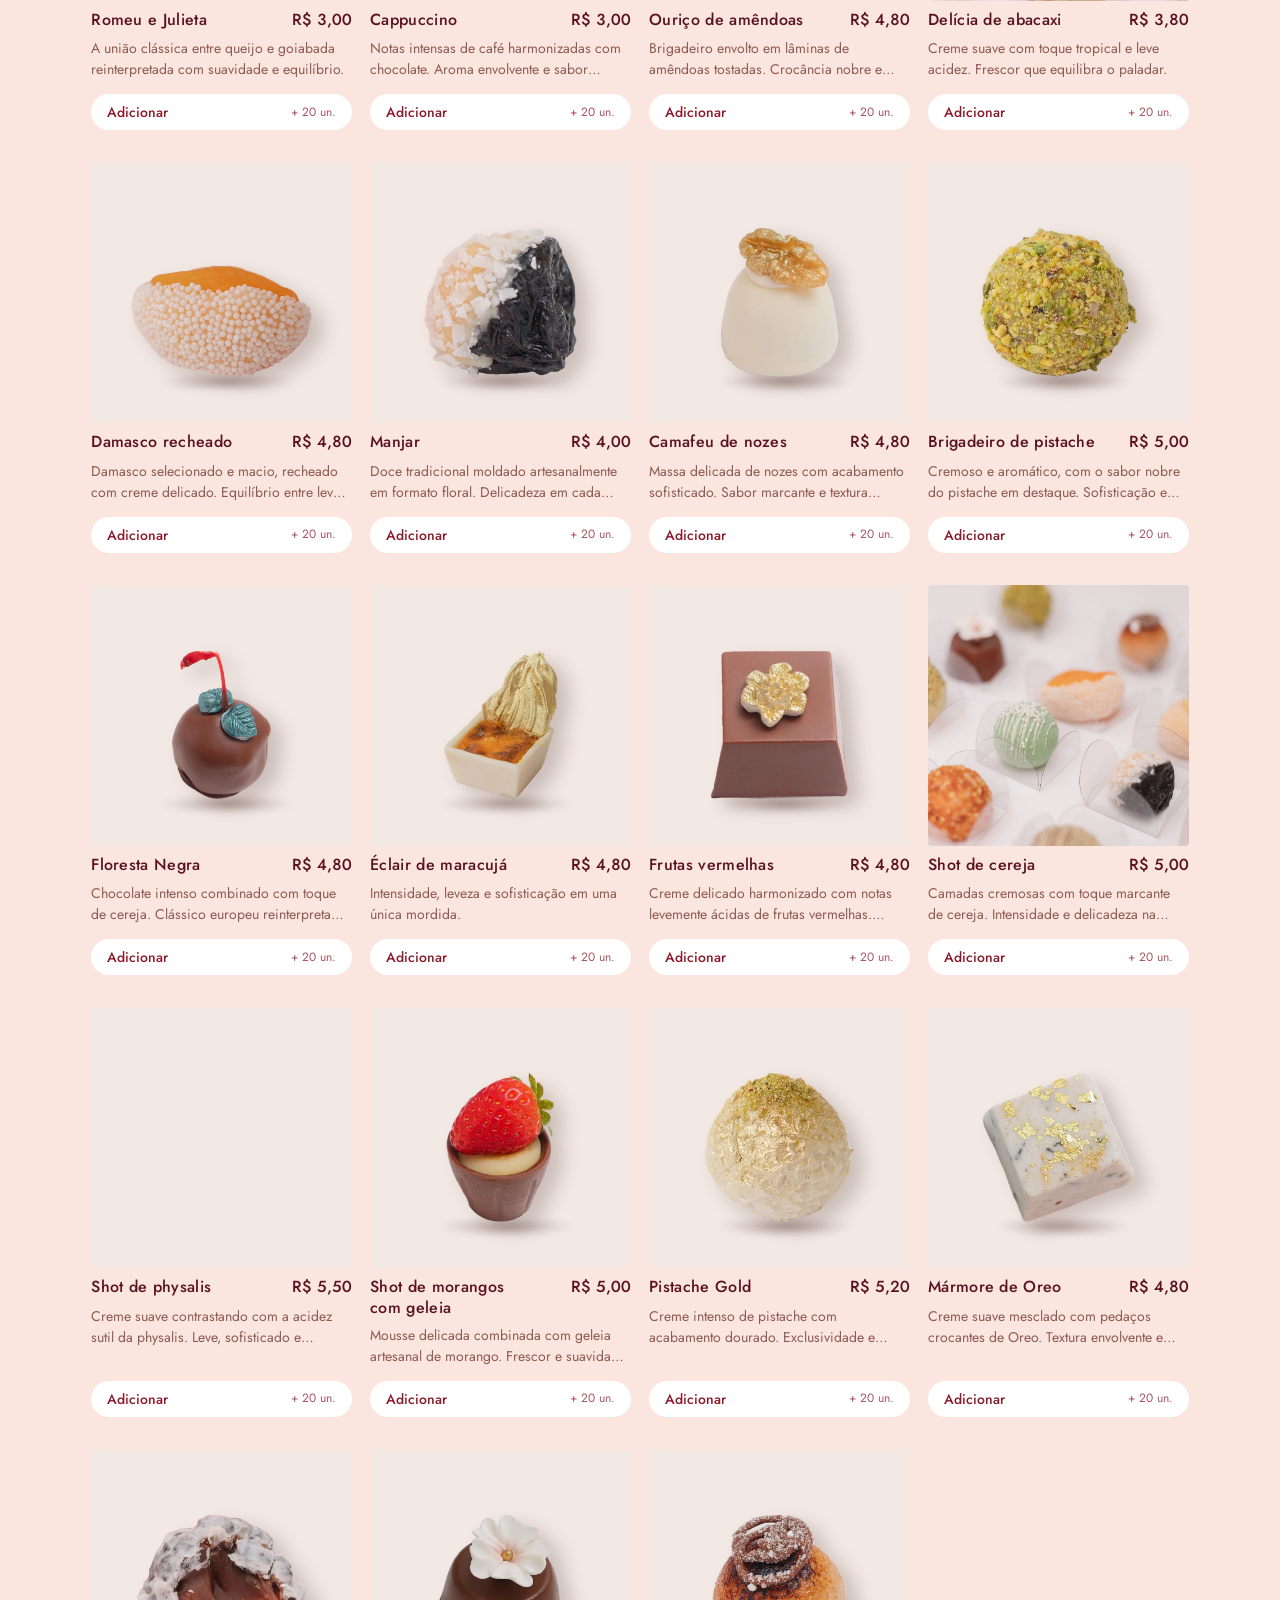
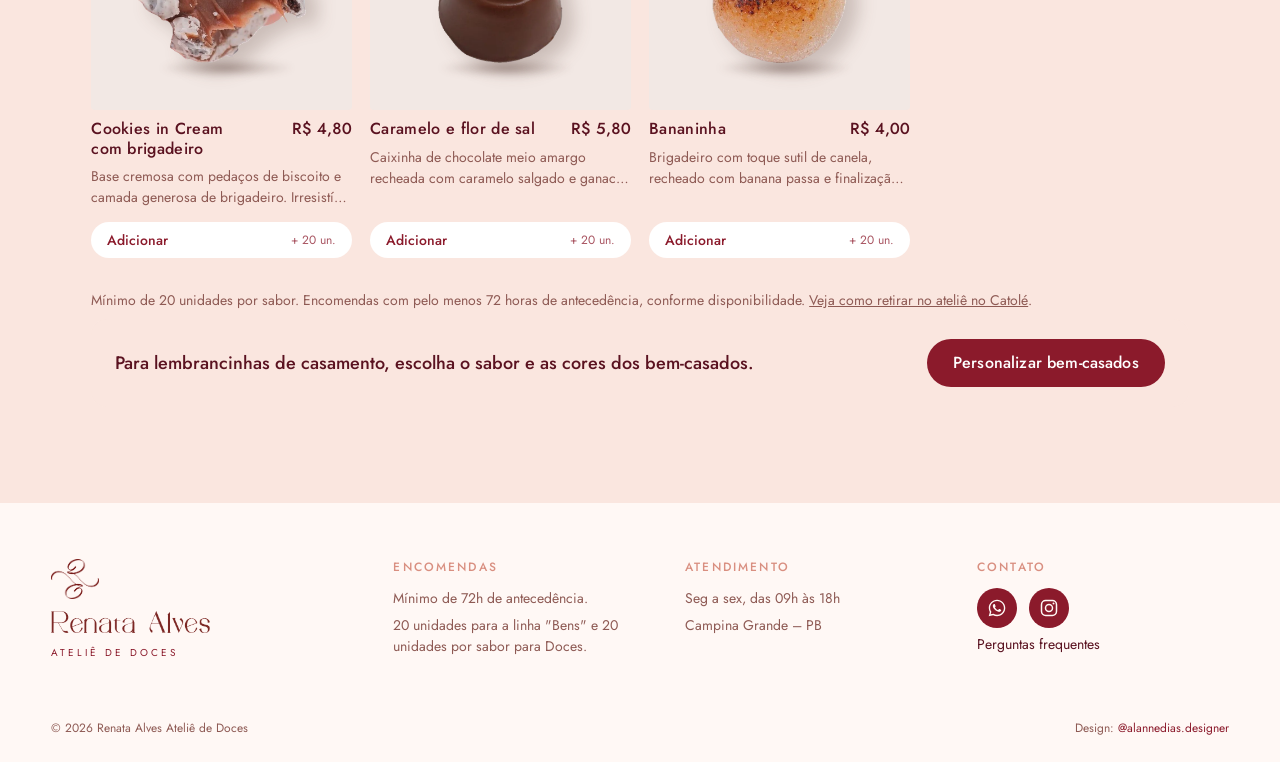
==== commit 33c8f4ca: "Melhorar SEO local e entrada para encomendas de doces" ====
--- a/doces.html
+++ b/doces.html
@@ -3,8 +3,17 @@
 <head>
 <meta charset="utf-8">
 <meta name="viewport" content="width=device-width,initial-scale=1,viewport-fit=cover">
-<title>Doces Finos — Renata Alves</title>
-<meta name="description" content="Onde a sofisticação encontra o sabor artesanal. Doces finos e bem-celebrados sob encomenda em Campina Grande – PB.">
+<title>Doces finos para festas em Campina Grande | Renata Alves</title>
+<meta name="description" content="Encomende doces finos para festas e casamentos em Campina Grande, PB. Escolha sabores, monte o pedido no carrinho e combine a retirada pelo WhatsApp.">
+<link rel="canonical" href="https://www.renataalvesdoces.com.br/doces.html">
+<meta property="og:type" content="website">
+<meta property="og:locale" content="pt_BR">
+<meta property="og:site_name" content="Renata Alves Ateliê de Doces">
+<meta property="og:title" content="Doces finos para festas em Campina Grande | Renata Alves">
+<meta property="og:description" content="Encomende doces finos para festas e casamentos em Campina Grande, PB. Escolha sabores, monte o pedido no carrinho e combine a retirada pelo WhatsApp.">
+<meta property="og:url" content="https://www.renataalvesdoces.com.br/doces.html">
+<meta property="og:image" content="https://www.renataalvesdoces.com.br/assets/fotos/docesfinos-1.jpg">
+<meta property="og:image:alt" content="Brigadeiro artesanal do ateliê Renata Alves">
 <link rel="icon" href="favicon.ico" sizes="any">
 <link rel="icon" type="image/png" sizes="32x32" href="assets/favicon-32.png">
 <link rel="apple-touch-icon" href="assets/apple-touch-icon.png">
@@ -12,6 +21,15 @@
 <link rel="preconnect" href="https://fonts.gstatic.com" crossorigin>
 <link rel="stylesheet" href="https://fonts.googleapis.com/css2?family=Cormorant+Garamond:ital,wght@0,400;0,500;0,600;1,400;1,500&family=Jost:wght@300;400;500&display=swap">
 <link rel="stylesheet" href="style.css">
+<style>
+  #doces .section-heading h1 {
+    margin: 0;
+    font: 400 clamp(30px, 4vw, 44px)/1.08 var(--display);
+    color: var(--ink);
+    letter-spacing: 0;
+  }
+  .catalog-note a { text-decoration: underline; }
+</style>
 </head>
 <body>
 <header class="top">
@@ -32,8 +50,11 @@
 <main class="page-doces">
 <section class="collection section" id="doces">
     <div class="section-heading">
-      <div><span class="eyebrow">DOCES FINOS &amp; GOURMET</span><h2>Alta confeitaria &amp; <em>curadoria de sabores.</em></h2></div>
-      <div class="heading-text"><p>Pequenas joias esculpidas à mão, com ingredientes nobres como pistache puro e chocolates de origem.</p></div>
+      <div><span class="eyebrow">DOCES FINOS &amp; GOURMET</span><h1>Doces finos para festas em <em>Campina Grande.</em></h1></div>
+      <div class="heading-text">
+        <p>Encomende doces para casamentos, aniversários e outras festas. Escolha entre brigadeiros, camafeus de nozes, doces de pistache e outros sabores artesanais.</p>
+        <p>Escolha os sabores abaixo e confira os valores no carrinho antes de enviar o pedido pelo WhatsApp.</p>
+      </div>
     </div>
     <div class="filters" role="group" aria-label="Filtrar doces">
       <button class="active" aria-pressed="true" data-filter="Todos">Todos os sabores</button>
@@ -41,7 +62,12 @@
       <button aria-pressed="false" data-filter="Especiais">Especiais</button>
     </div>
     <div id="products" class="catalog"></div>
-    <p class="catalog-note">Mínimo de 20 unidades por sabor.</p>
+    <noscript><p>Para encomendar, <a href="https://wa.me/5583987185735">consulte sabores e disponibilidade pelo WhatsApp</a>.</p></noscript>
+    <p class="catalog-note">Mínimo de 20 unidades por sabor. Encomendas com pelo menos 72 horas de antecedência, conforme disponibilidade. <a href="faq.html" class="muted">Veja como retirar no ateliê no Catolé</a>.</p>
+    <div class="faq-cta-box">
+      <p>Para lembrancinhas de casamento, escolha o sabor e as cores dos bem-casados.</p>
+      <a class="button" href="./#monte">Personalizar bem-casados</a>
+    </div>
   </section>
 </main>
 
--- a/style.css
+++ b/style.css
@@ -222,8 +222,8 @@
 
 .vip{background:var(--deep);color:#FFF8F5;padding:96px max(20px,4vw)}
 .vip-inner{max-width:720px;margin:0 auto;display:grid;gap:14px;text-align:center;justify-items:center}
-.vip h2{font-size:clamp(38px,5vw,60px)}
-.vip h2 em{color:var(--rose)}
+.vip h1{font-size:clamp(38px,5vw,60px)}
+.vip h1 em{color:var(--rose)}
 .vip .eyebrow{color:var(--rose)}
 .vip p{color:#F3D0C6}
 .vip .small{font-size:13px;opacity:.8}
@@ -785,13 +785,13 @@
 body .sw-title,body .monte .sw-title{font-size:var(--fs-xs);letter-spacing:.02em;text-transform:none;color:var(--muted);font-weight:400}
 
 /* títulos serifados */
-body .block-head h1,body .hist-hero h1,body .section h2,body .order-head h2,body .vip h2,body .closing h2{font-family:var(--display);font-weight:400;line-height:1.08;color:var(--ink)}
+body .block-head h1,body .hist-hero h1,body .section h2,body .order-head h2,body .vip h1,body .closing h2{font-family:var(--display);font-weight:400;line-height:1.08;color:var(--ink)}
 body .block-head h1,body .hist-hero h1{font-size:clamp(36px,5vw,56px)}
-body .section h2,body .order-head h2,body .block-head h2,body .vip h2{font-size:clamp(30px,4vw,44px)}
+body .section h2,body .order-head h2,body .block-head h2,body .vip h1{font-size:clamp(30px,4vw,44px)}
 body #doces .section-heading h2{font-size:clamp(30px,4vw,44px);text-transform:none;letter-spacing:0}
-body .vip h2{color:#FFF8F5}
+body .vip h1{color:#FFF8F5}
 body h1 em,body h2 em{color:var(--red)}
-body .vip h2 em{color:var(--rose)}
+body .vip h1 em{color:var(--rose)}
 
 /* títulos de cartões / itens */
 body .info-card h3,body .sabor-name,body .product-line h3,body .ci-info strong,body .faq-list summary,body .cart-head h2,body .faq-cta-box p{font-family:var(--body);font-size:var(--fs-lg);font-weight:500;color:var(--ink);line-height:1.3}
@@ -861,7 +861,7 @@
 body .sw-group{gap:var(--gap-1);margin-bottom:var(--gap-2)}
 @media (max-width:760px){
   body .block-head h1,body .hist-hero h1{font-size:34px}
-  body .section h2,body .order-head h2,body .block-head h2,body .vip h2,body #doces .section-heading h2{font-size:30px}
+  body .section h2,body .order-head h2,body .block-head h2,body .vip h1,body #doces .section-heading h2{font-size:30px}
   body .hero-price .amount,body .order-wrap .hero-price .amount,body .estimate strong,body .cart-sum strong{font-size:28px}
   body .lead,body .block-head .lead,body .hist-hero .lead,body .heading-text p{font-size:var(--fs-md)}
   body .info-card{padding:20px}
@@ -906,3 +906,55 @@
 body .foot-brand .brand-sub{margin:0;padding:0;letter-spacing:.3em}
 body .foot-bottom a{color:var(--red);text-decoration:none}
 body .foot-bottom a:hover{text-decoration:underline}
+@media (max-width:980px){.center-word{width:min(92%,380px)}.center-brand p{font-size:12px}}
+
+
+.home-intro {
+  width: min(760px, calc(100% - 40px));
+  margin: 0 auto;
+  padding: clamp(28px, 5vw, 54px) 0 clamp(26px, 4vw, 44px);
+  text-align: center;
+}
+
+.home-intro h1 {
+  margin: 0;
+  color: var(--ink);
+  font: 400 clamp(32px, 5vw, 54px)/1.05 var(--display);
+}
+
+.home-intro p {
+  max-width: 54ch;
+  margin: 12px auto 0;
+  color: var(--muted);
+  line-height: 1.55;
+}
+
+.home-intro__actions {
+  display: flex;
+  flex-wrap: wrap;
+  justify-content: center;
+  gap: 10px;
+  margin-top: 20px;
+}
+
+.home-intro .home-intro__catalog {
+  border: 1px solid var(--red);
+  background: transparent;
+  color: var(--red);
+}
+
+.home-intro .home-intro__catalog:hover {
+  background: var(--red);
+  color: #fff;
+}
+
+#inicio, #monte, #pedido-form {
+  scroll-margin-top: 80px;
+}
+
+@media (max-width: 560px) {
+  .home-intro .button {
+    min-height: 44px;
+    padding-inline: 16px;
+  }
+}
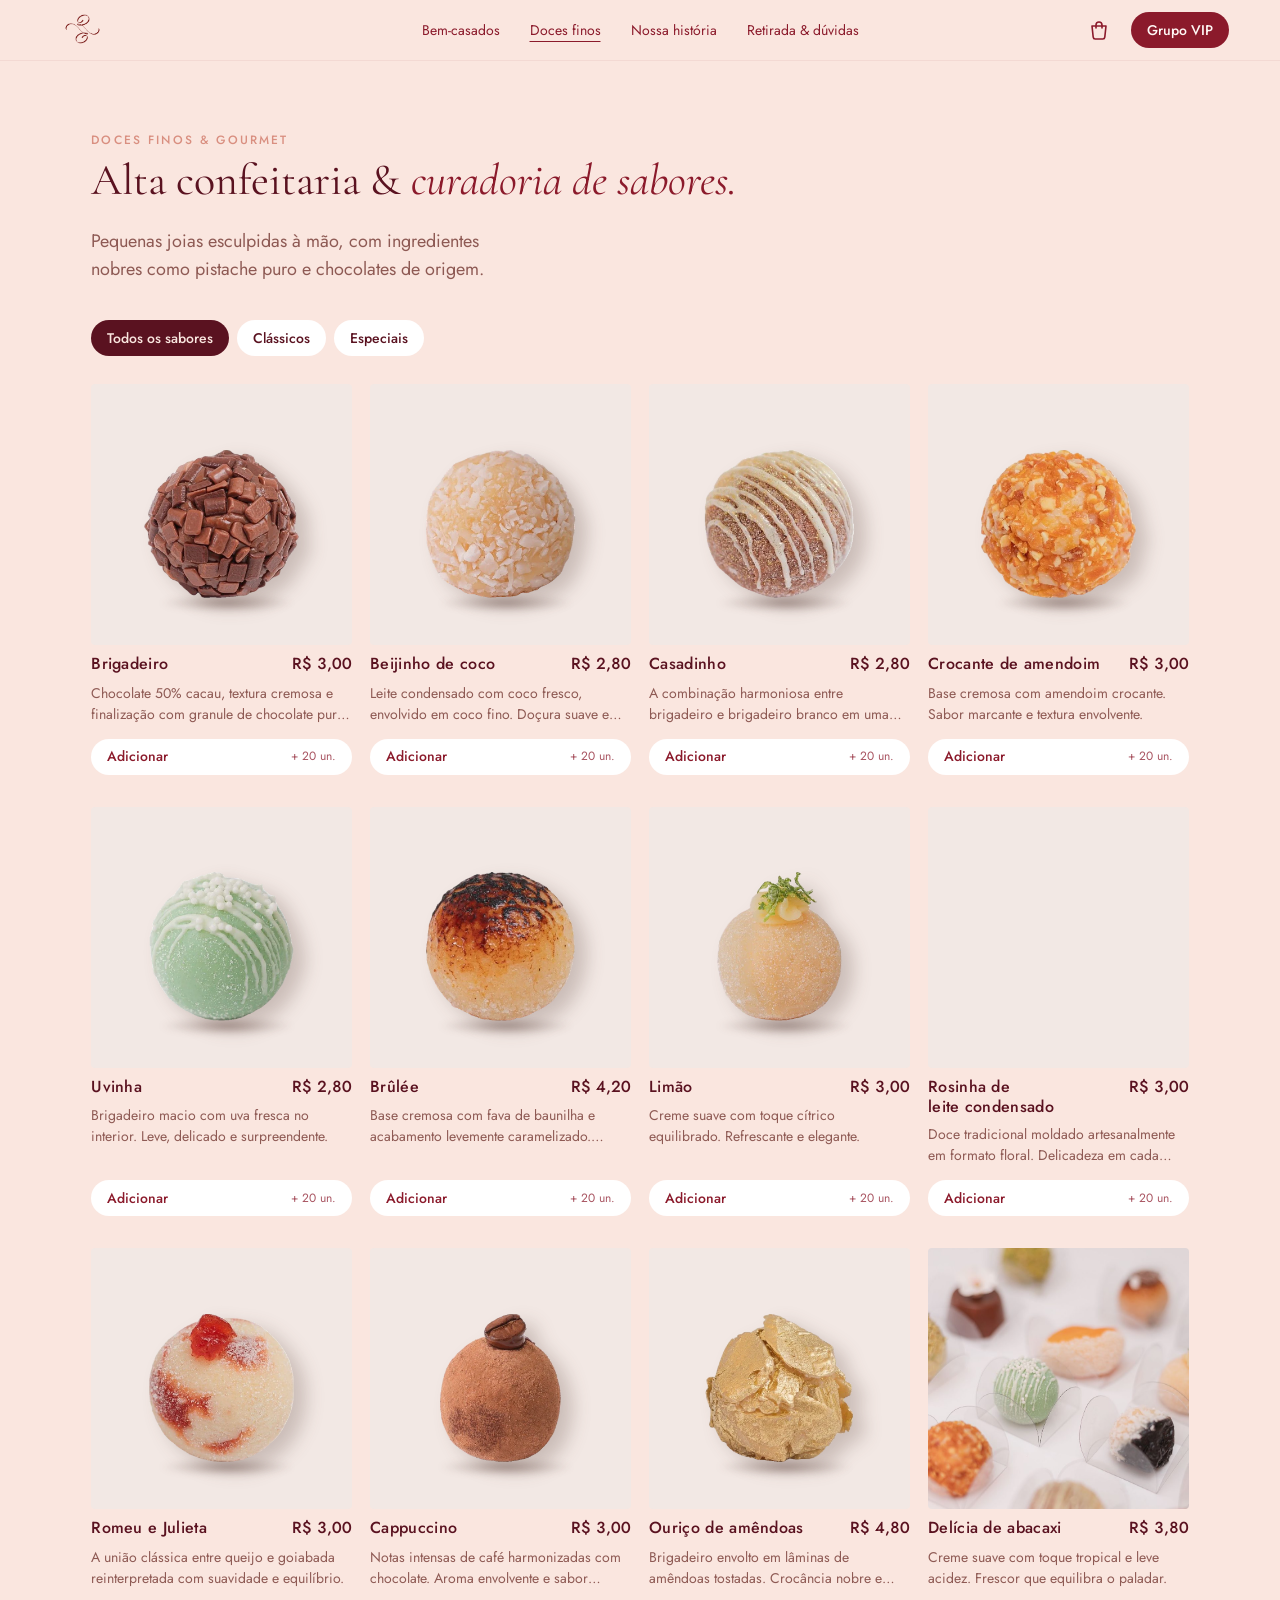
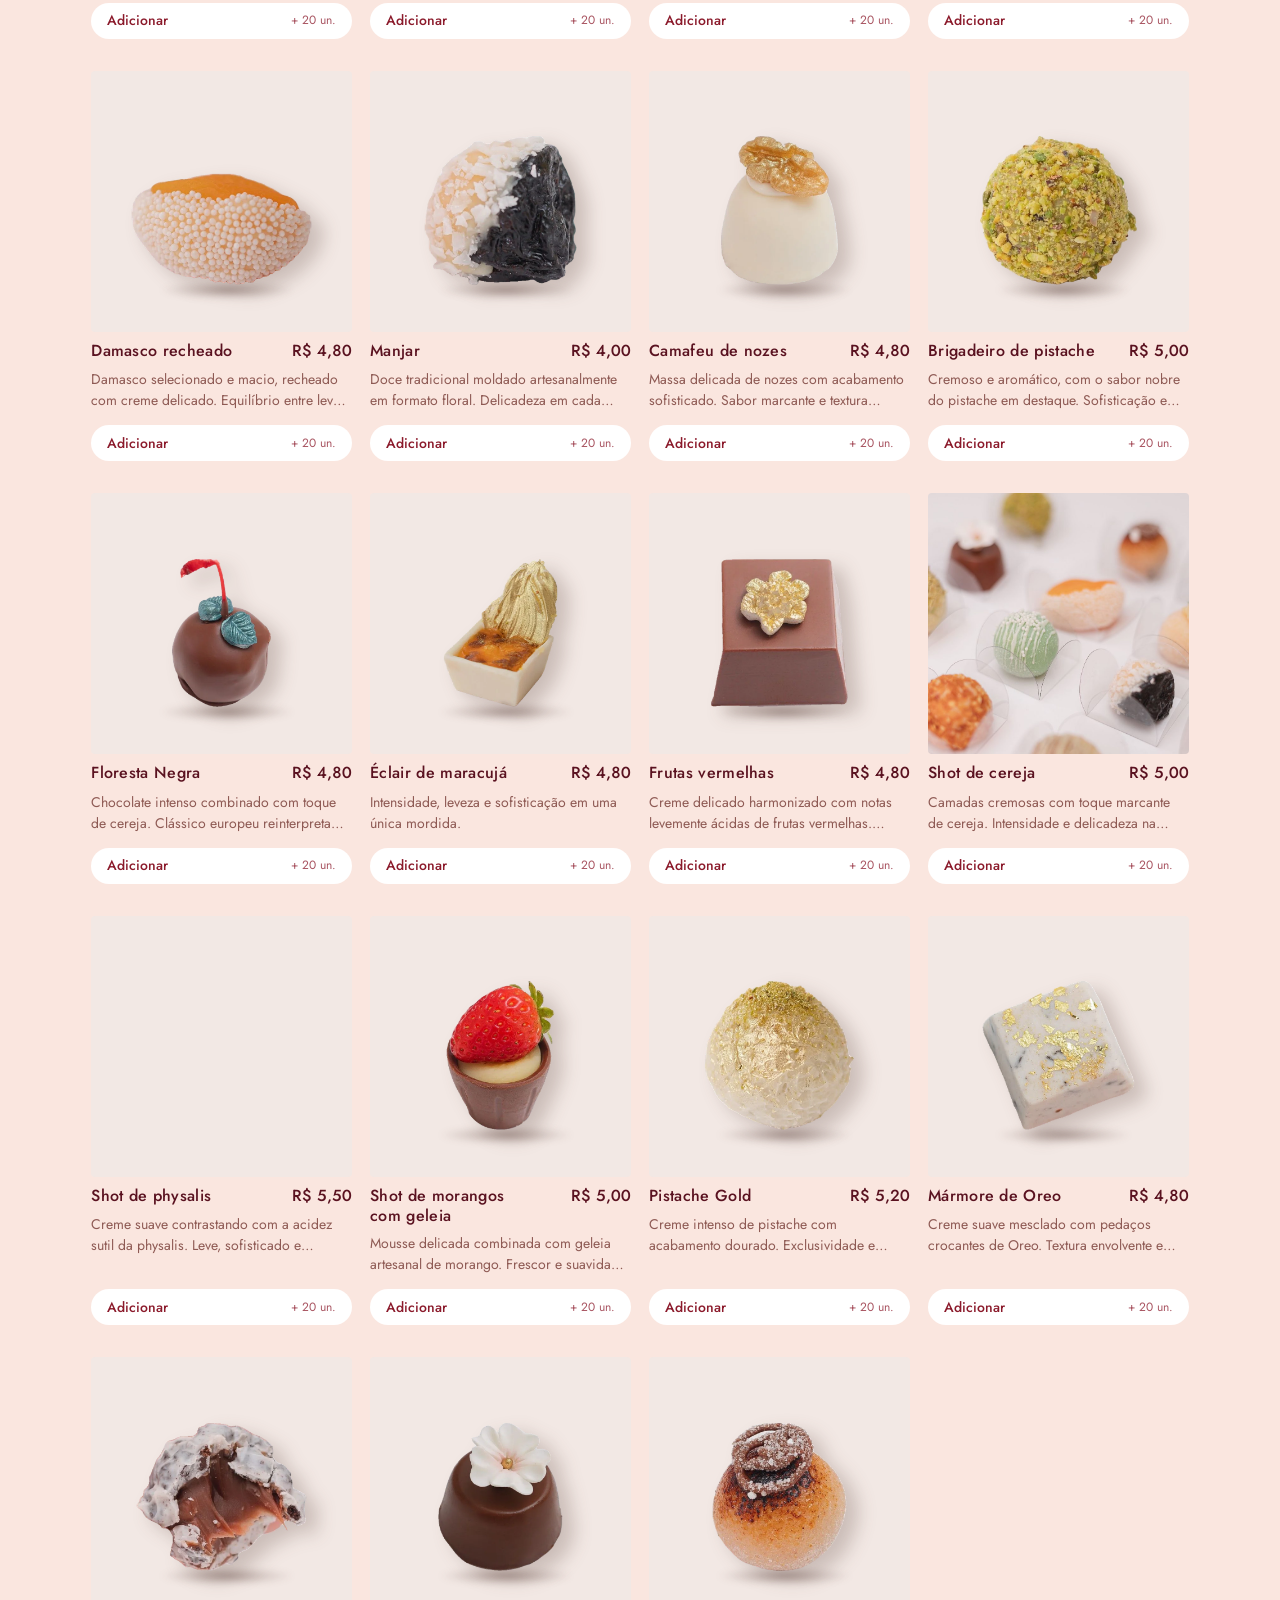
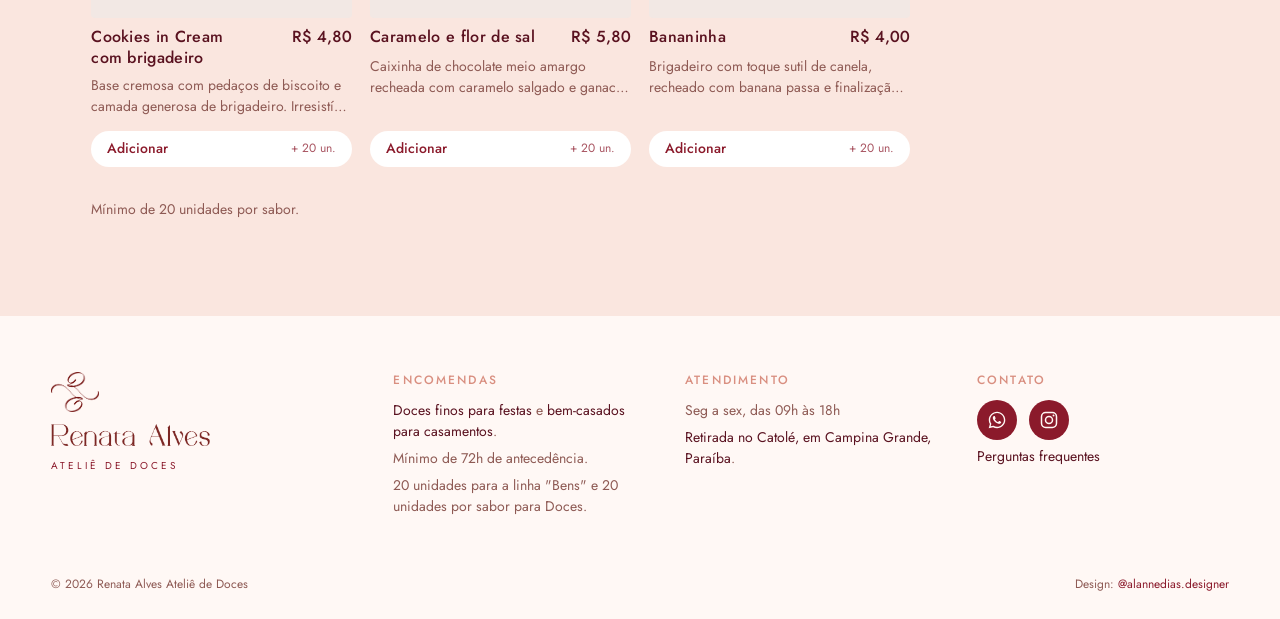
==== commit 4cc7753b: "Restaurar visual do ateliê e concentrar informações no rodapé" ====
--- a/doces.html
+++ b/doces.html
@@ -21,15 +21,6 @@
 <link rel="preconnect" href="https://fonts.gstatic.com" crossorigin>
 <link rel="stylesheet" href="https://fonts.googleapis.com/css2?family=Cormorant+Garamond:ital,wght@0,400;0,500;0,600;1,400;1,500&family=Jost:wght@300;400;500&display=swap">
 <link rel="stylesheet" href="style.css">
-<style>
-  #doces .section-heading h1 {
-    margin: 0;
-    font: 400 clamp(30px, 4vw, 44px)/1.08 var(--display);
-    color: var(--ink);
-    letter-spacing: 0;
-  }
-  .catalog-note a { text-decoration: underline; }
-</style>
 </head>
 <body>
 <header class="top">
@@ -50,11 +41,8 @@
 <main class="page-doces">
 <section class="collection section" id="doces">
     <div class="section-heading">
-      <div><span class="eyebrow">DOCES FINOS &amp; GOURMET</span><h1>Doces finos para festas em <em>Campina Grande.</em></h1></div>
-      <div class="heading-text">
-        <p>Encomende doces para casamentos, aniversários e outras festas. Escolha entre brigadeiros, camafeus de nozes, doces de pistache e outros sabores artesanais.</p>
-        <p>Escolha os sabores abaixo e confira os valores no carrinho antes de enviar o pedido pelo WhatsApp.</p>
-      </div>
+      <div><span class="eyebrow">DOCES FINOS &amp; GOURMET</span><h2>Alta confeitaria &amp; <em>curadoria de sabores.</em></h2></div>
+      <div class="heading-text"><p>Pequenas joias esculpidas à mão, com ingredientes nobres como pistache puro e chocolates de origem.</p></div>
     </div>
     <div class="filters" role="group" aria-label="Filtrar doces">
       <button class="active" aria-pressed="true" data-filter="Todos">Todos os sabores</button>
@@ -62,12 +50,7 @@
       <button aria-pressed="false" data-filter="Especiais">Especiais</button>
     </div>
     <div id="products" class="catalog"></div>
-    <noscript><p>Para encomendar, <a href="https://wa.me/5583987185735">consulte sabores e disponibilidade pelo WhatsApp</a>.</p></noscript>
-    <p class="catalog-note">Mínimo de 20 unidades por sabor. Encomendas com pelo menos 72 horas de antecedência, conforme disponibilidade. <a href="faq.html" class="muted">Veja como retirar no ateliê no Catolé</a>.</p>
-    <div class="faq-cta-box">
-      <p>Para lembrancinhas de casamento, escolha o sabor e as cores dos bem-casados.</p>
-      <a class="button" href="./#monte">Personalizar bem-casados</a>
-    </div>
+    <p class="catalog-note">Mínimo de 20 unidades por sabor.</p>
   </section>
 </main>
 
@@ -81,13 +64,14 @@
     </a>
     <div class="foot-col">
       <h4>Encomendas</h4>
+      <p><a href="doces.html">Doces finos para festas</a> e <a href="./#monte">bem-casados para casamentos</a>.</p>
       <p>Mínimo de 72h de antecedência.</p>
       <p>20 unidades para a linha "Bens" e 20 unidades por sabor para Doces.</p>
     </div>
     <div class="foot-col">
       <h4>Atendimento</h4>
       <p>Seg a sex, das 09h às 18h</p>
-      <p>Campina Grande – PB</p>
+      <p><a href="faq.html">Retirada no Catolé, em Campina Grande, Paraíba</a>.</p>
     </div>
     <div class="foot-col">
       <h4>Contato</h4>
--- a/style.css
+++ b/style.css
@@ -908,53 +908,4 @@
 body .foot-bottom a:hover{text-decoration:underline}
 @media (max-width:980px){.center-word{width:min(92%,380px)}.center-brand p{font-size:12px}}
 
-
-.home-intro {
-  width: min(760px, calc(100% - 40px));
-  margin: 0 auto;
-  padding: clamp(28px, 5vw, 54px) 0 clamp(26px, 4vw, 44px);
-  text-align: center;
-}
-
-.home-intro h1 {
-  margin: 0;
-  color: var(--ink);
-  font: 400 clamp(32px, 5vw, 54px)/1.05 var(--display);
-}
-
-.home-intro p {
-  max-width: 54ch;
-  margin: 12px auto 0;
-  color: var(--muted);
-  line-height: 1.55;
-}
-
-.home-intro__actions {
-  display: flex;
-  flex-wrap: wrap;
-  justify-content: center;
-  gap: 10px;
-  margin-top: 20px;
-}
-
-.home-intro .home-intro__catalog {
-  border: 1px solid var(--red);
-  background: transparent;
-  color: var(--red);
-}
-
-.home-intro .home-intro__catalog:hover {
-  background: var(--red);
-  color: #fff;
-}
-
-#inicio, #monte, #pedido-form {
-  scroll-margin-top: 80px;
-}
-
-@media (max-width: 560px) {
-  .home-intro .button {
-    min-height: 44px;
-    padding-inline: 16px;
-  }
-}
+#monte { scroll-margin-top: 84px; }
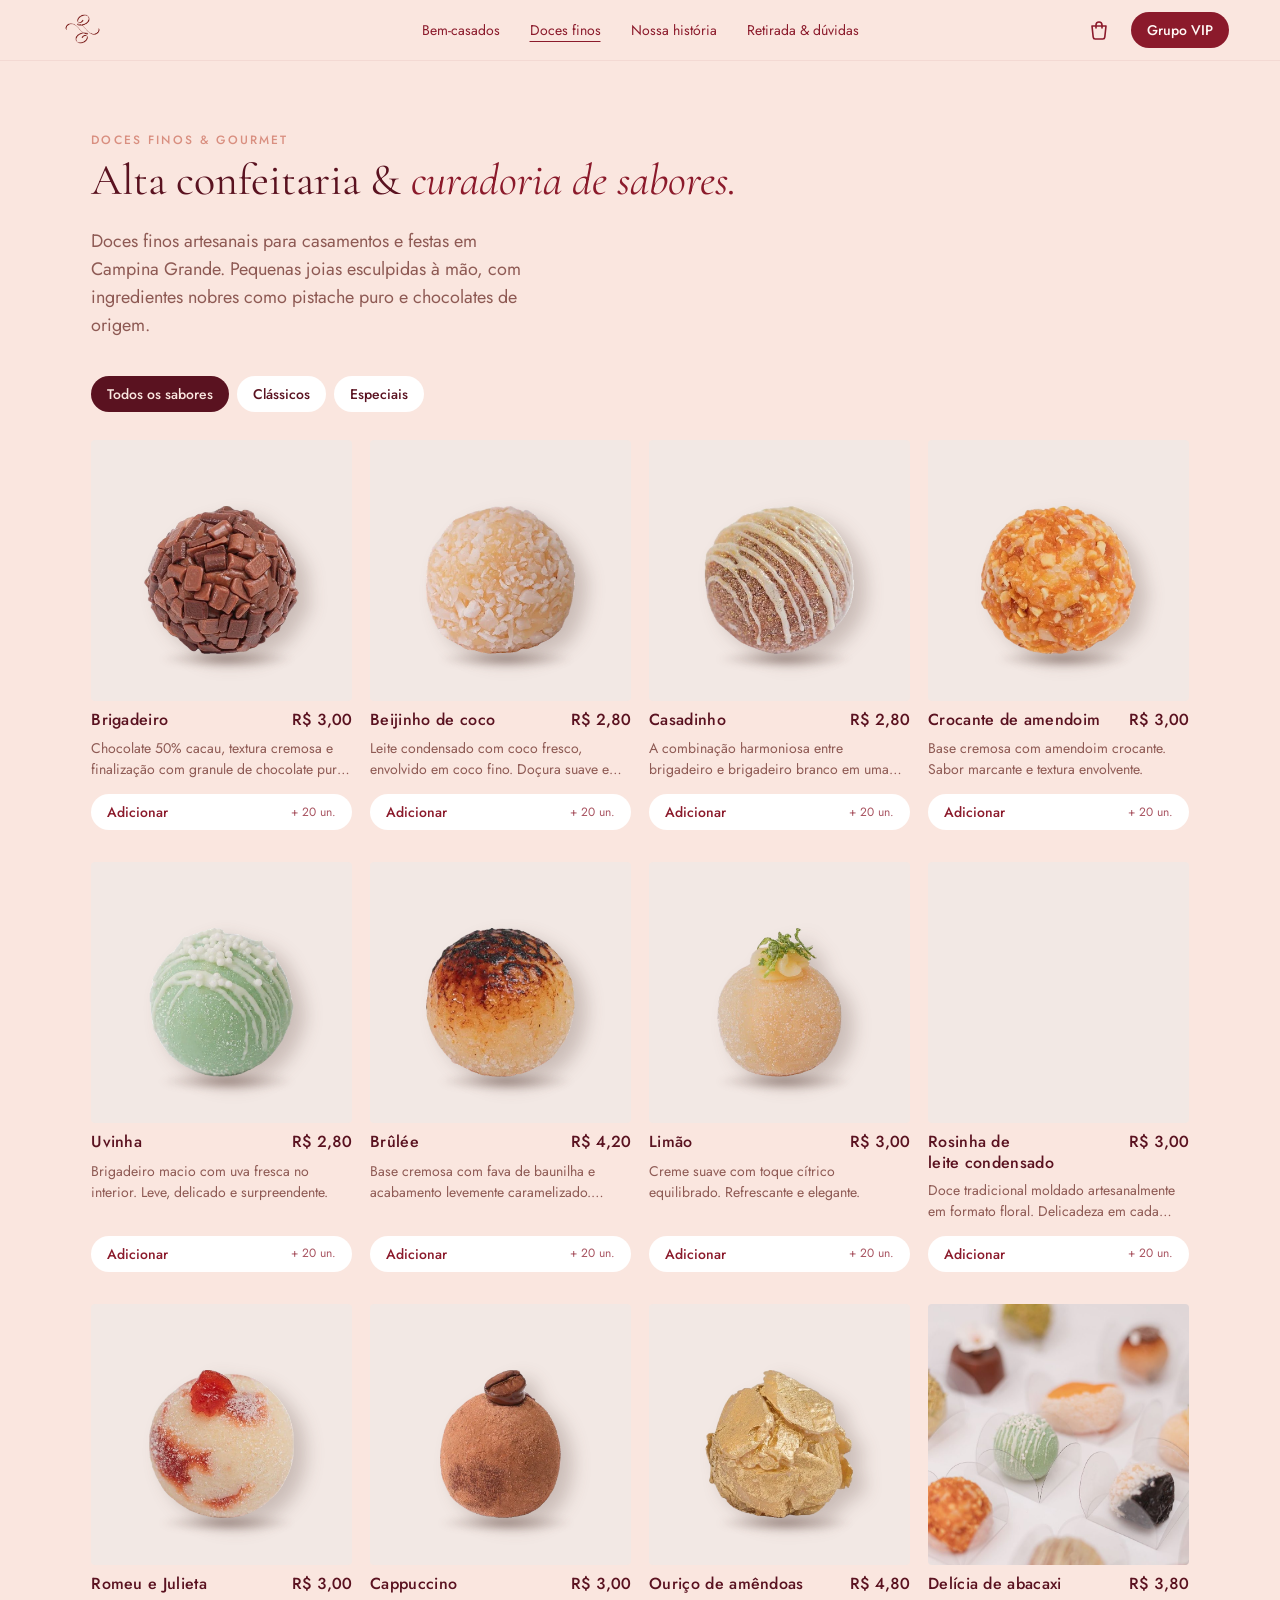
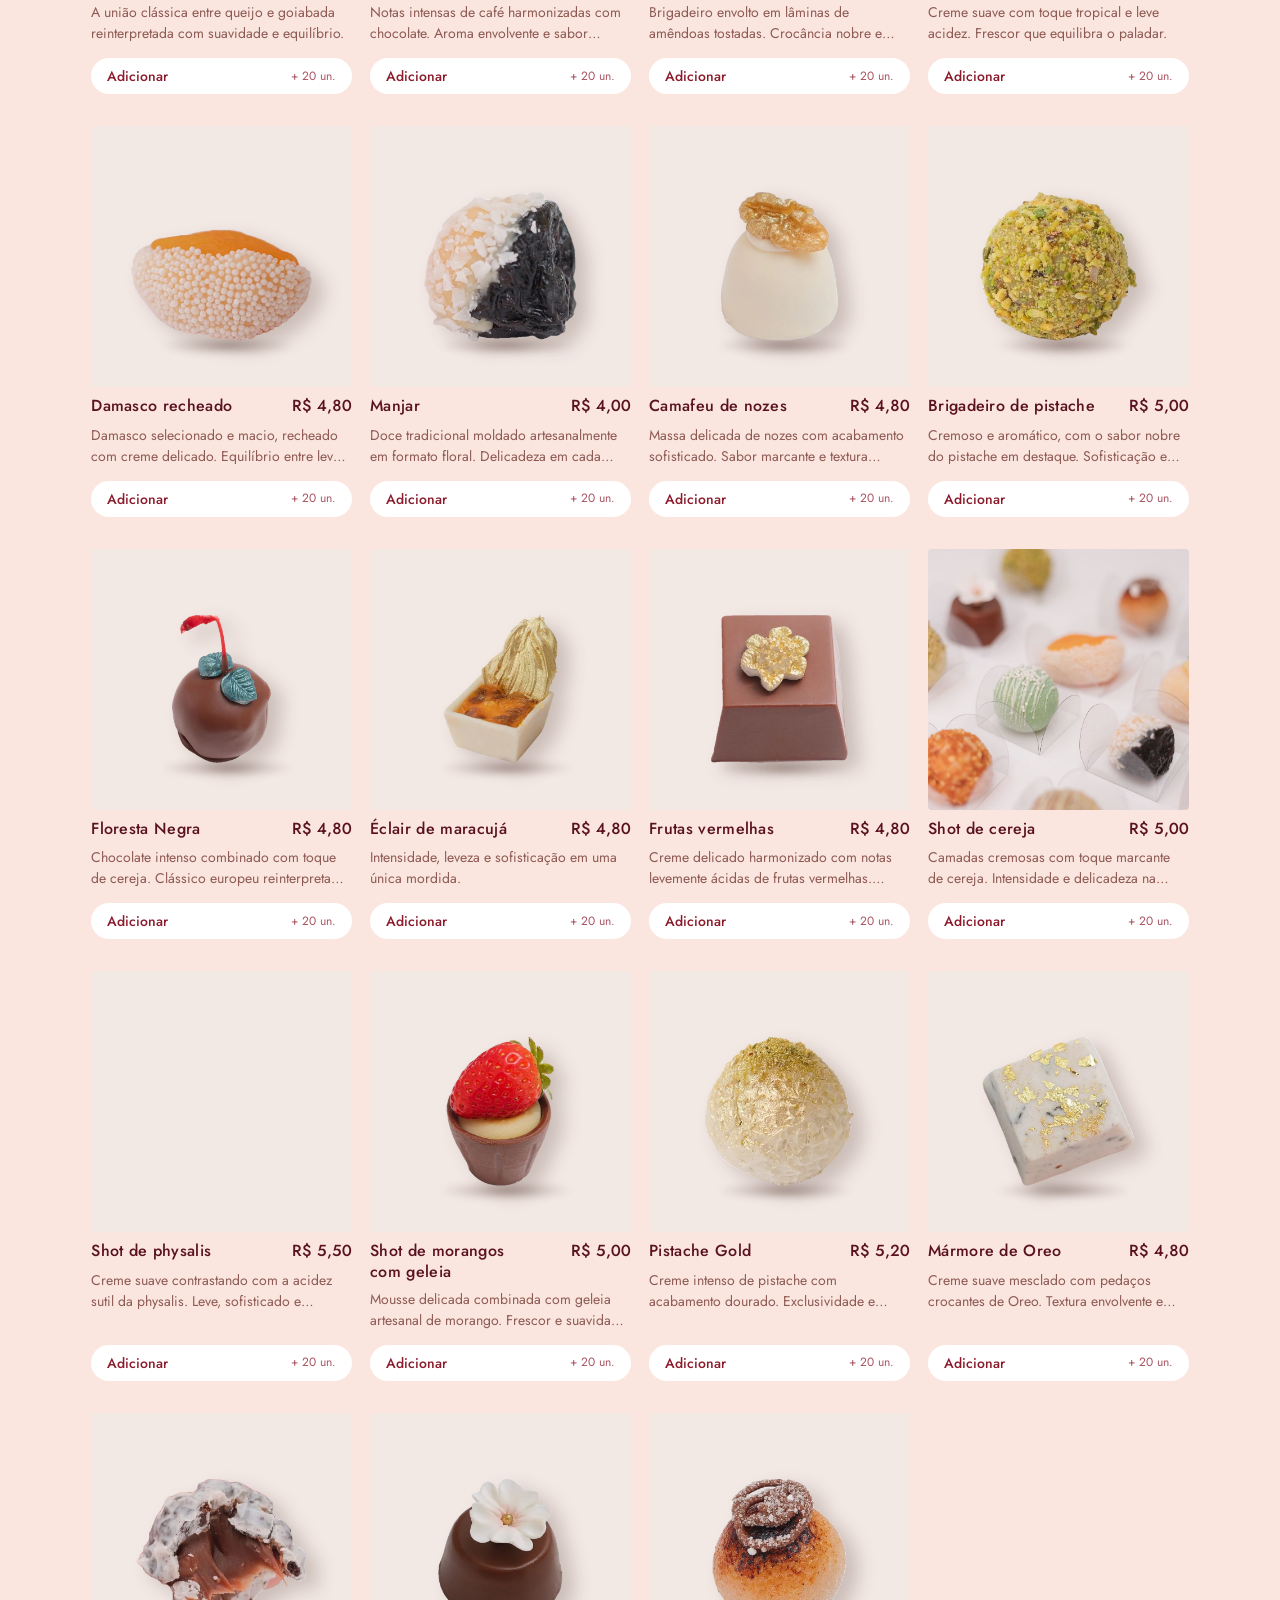
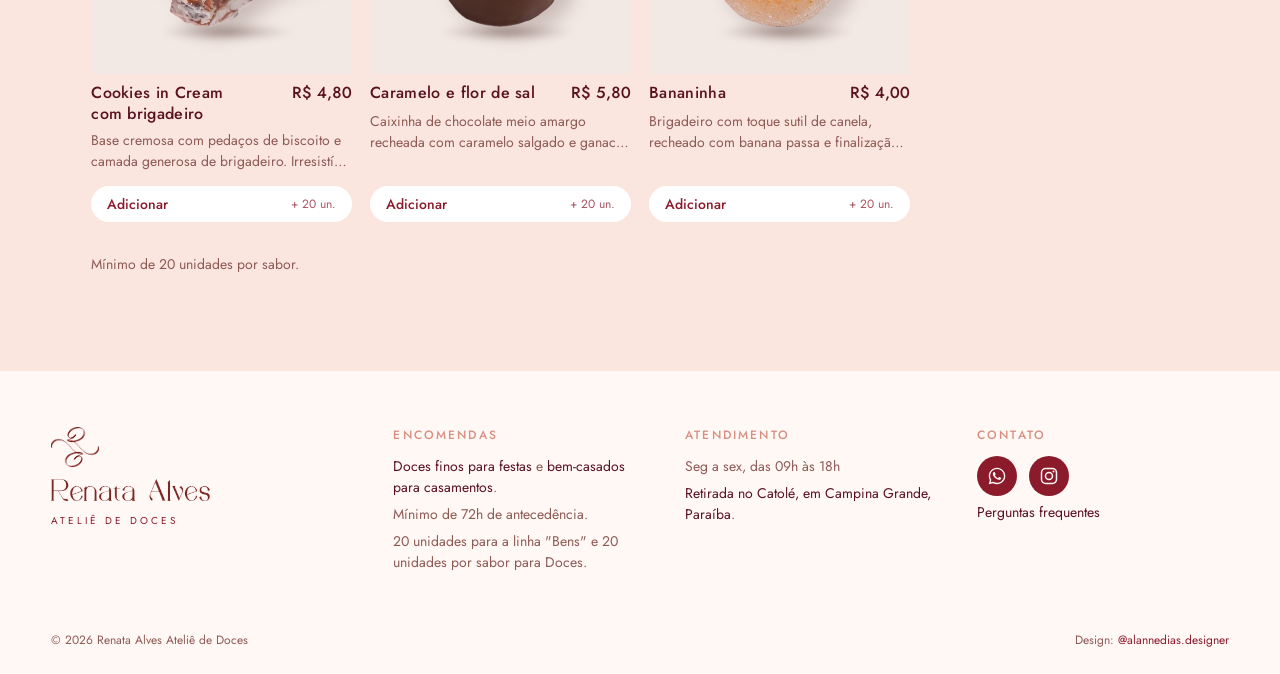
==== commit 06b34b05: "Expose dessert catalog in HTML and structured data" ====
--- a/doces.html
+++ b/doces.html
@@ -3,14 +3,14 @@
 <head>
 <meta charset="utf-8">
 <meta name="viewport" content="width=device-width,initial-scale=1,viewport-fit=cover">
-<title>Doces finos para festas em Campina Grande | Renata Alves</title>
-<meta name="description" content="Encomende doces finos para festas e casamentos em Campina Grande, PB. Escolha sabores, monte o pedido no carrinho e combine a retirada pelo WhatsApp.">
+<title>Doces finos para casamento e festas em Campina Grande | Renata Alves</title>
+<meta name="description" content="Catálogo de doces finos artesanais em Campina Grande: brigadeiros, pistache, camafeu e mais. Encomendas a partir de 20 unidades por sabor.">
 <link rel="canonical" href="https://www.renataalvesdoces.com.br/doces.html">
 <meta property="og:type" content="website">
 <meta property="og:locale" content="pt_BR">
 <meta property="og:site_name" content="Renata Alves Ateliê de Doces">
-<meta property="og:title" content="Doces finos para festas em Campina Grande | Renata Alves">
-<meta property="og:description" content="Encomende doces finos para festas e casamentos em Campina Grande, PB. Escolha sabores, monte o pedido no carrinho e combine a retirada pelo WhatsApp.">
+<meta property="og:title" content="Doces finos para casamento e festas em Campina Grande | Renata Alves">
+<meta property="og:description" content="Catálogo de doces finos artesanais em Campina Grande: brigadeiros, pistache, camafeu e mais. Encomendas a partir de 20 unidades por sabor.">
 <meta property="og:url" content="https://www.renataalvesdoces.com.br/doces.html">
 <meta property="og:image" content="https://www.renataalvesdoces.com.br/assets/fotos/docesfinos-1.jpg">
 <meta property="og:image:alt" content="Brigadeiro artesanal do ateliê Renata Alves">
@@ -21,6 +21,16 @@
 <link rel="preconnect" href="https://fonts.gstatic.com" crossorigin>
 <link rel="stylesheet" href="https://fonts.googleapis.com/css2?family=Cormorant+Garamond:ital,wght@0,400;0,500;0,600;1,400;1,500&family=Jost:wght@300;400;500&display=swap">
 <link rel="stylesheet" href="style.css">
+
+<!-- Google Analytics 4 -->
+<script async src="https://www.googletagmanager.com/gtag/js?id=G-GMQV52F554"></script>
+<script>
+  window.dataLayer = window.dataLayer || [];
+  function gtag(){dataLayer.push(arguments);}
+  gtag('js', new Date());
+  gtag('config', 'G-GMQV52F554');
+</script>
+<script type="application/ld+json">{"@context":"https://schema.org","@type":"CollectionPage","@id":"https://www.renataalvesdoces.com.br/doces.html#webpage","url":"https://www.renataalvesdoces.com.br/doces.html","name":"Doces finos para casamento e festas em Campina Grande | Renata Alves","description":"Catálogo de doces finos artesanais em Campina Grande: brigadeiros, pistache, camafeu e mais. Encomendas a partir de 20 unidades por sabor.","about":{"@id":"https://www.renataalvesdoces.com.br/#atelie"},"inLanguage":"pt-BR","mainEntity":{"@type":"ItemList","itemListElement":[{"@type":"ListItem","position":1,"item":{"@type":"Product","name":"Brigadeiro","description":"Chocolate 50% cacau, textura cremosa e finalização com granule de chocolate puro. Intenso e equilibrado.","category":"Clássicos","image":"https://www.renataalvesdoces.com.br/assets/doces/doce-1.webp","offers":{"@type":"Offer","price":3,"priceCurrency":"BRL","url":"https://www.renataalvesdoces.com.br/doces.html","seller":{"@id":"https://www.renataalvesdoces.com.br/#atelie"}}}},{"@type":"ListItem","position":2,"item":{"@type":"Product","name":"Beijinho de coco","description":"Leite condensado com coco fresco, envolvido em coco fino. Doçura suave e clássica.","category":"Clássicos","image":"https://www.renataalvesdoces.com.br/assets/doces/doce-2.webp","offers":{"@type":"Offer","price":2.8,"priceCurrency":"BRL","url":"https://www.renataalvesdoces.com.br/doces.html","seller":{"@id":"https://www.renataalvesdoces.com.br/#atelie"}}}},{"@type":"ListItem","position":3,"item":{"@type":"Product","name":"Casadinho","description":"A combinação harmoniosa entre brigadeiro e brigadeiro branco em uma única experiência.","category":"Clássicos","image":"https://www.renataalvesdoces.com.br/assets/doces/doce-3.webp","offers":{"@type":"Offer","price":2.8,"priceCurrency":"BRL","url":"https://www.renataalvesdoces.com.br/doces.html","seller":{"@id":"https://www.renataalvesdoces.com.br/#atelie"}}}},{"@type":"ListItem","position":4,"item":{"@type":"Product","name":"Crocante de amendoim","description":"Base cremosa com amendoim crocante. Sabor marcante e textura envolvente.","category":"Clássicos","image":"https://www.renataalvesdoces.com.br/assets/doces/doce-4.webp","offers":{"@type":"Offer","price":3,"priceCurrency":"BRL","url":"https://www.renataalvesdoces.com.br/doces.html","seller":{"@id":"https://www.renataalvesdoces.com.br/#atelie"}}}},{"@type":"ListItem","position":5,"item":{"@type":"Product","name":"Uvinha","description":"Brigadeiro macio com uva fresca no interior. Leve, delicado e surpreendente.","category":"Clássicos","image":"https://www.renataalvesdoces.com.br/assets/doces/doce-5.webp","offers":{"@type":"Offer","price":2.8,"priceCurrency":"BRL","url":"https://www.renataalvesdoces.com.br/doces.html","seller":{"@id":"https://www.renataalvesdoces.com.br/#atelie"}}}},{"@type":"ListItem","position":6,"item":{"@type":"Product","name":"Brûlée","description":"Base cremosa com fava de baunilha e acabamento levemente caramelizado. Sabor sofisticado e marcante.","category":"Especiais","image":"https://www.renataalvesdoces.com.br/assets/doces/doce-6.webp","offers":{"@type":"Offer","price":4.2,"priceCurrency":"BRL","url":"https://www.renataalvesdoces.com.br/doces.html","seller":{"@id":"https://www.renataalvesdoces.com.br/#atelie"}}}},{"@type":"ListItem","position":7,"item":{"@type":"Product","name":"Limão","description":"Creme suave com toque cítrico equilibrado. Refrescante e elegante.","category":"Clássicos","image":"https://www.renataalvesdoces.com.br/assets/doces/doce-7.webp","offers":{"@type":"Offer","price":3,"priceCurrency":"BRL","url":"https://www.renataalvesdoces.com.br/doces.html","seller":{"@id":"https://www.renataalvesdoces.com.br/#atelie"}}}},{"@type":"ListItem","position":8,"item":{"@type":"Product","name":"Rosinha de leite condensado","description":"Doce tradicional moldado artesanalmente em formato floral. Delicadeza em cada detalhe.","category":"Clássicos","image":"https://lh7-us.googleusercontent.com/sitesv-images-rt/[base64]w900","offers":{"@type":"Offer","price":3,"priceCurrency":"BRL","url":"https://www.renataalvesdoces.com.br/doces.html","seller":{"@id":"https://www.renataalvesdoces.com.br/#atelie"}}}},{"@type":"ListItem","position":9,"item":{"@type":"Product","name":"Romeu e Julieta","description":"A união clássica entre queijo e goiabada reinterpretada com suavidade e equilíbrio.","category":"Clássicos","image":"https://www.renataalvesdoces.com.br/assets/doces/doce-9.webp","offers":{"@type":"Offer","price":3,"priceCurrency":"BRL","url":"https://www.renataalvesdoces.com.br/doces.html","seller":{"@id":"https://www.renataalvesdoces.com.br/#atelie"}}}},{"@type":"ListItem","position":10,"item":{"@type":"Product","name":"Cappuccino","description":"Notas intensas de café harmonizadas com chocolate. Aroma envolvente e sabor refinado.","category":"Clássicos","image":"https://www.renataalvesdoces.com.br/assets/doces/doce-10.webp","offers":{"@type":"Offer","price":3,"priceCurrency":"BRL","url":"https://www.renataalvesdoces.com.br/doces.html","seller":{"@id":"https://www.renataalvesdoces.com.br/#atelie"}}}},{"@type":"ListItem","position":11,"item":{"@type":"Product","name":"Ouriço de amêndoas","description":"Brigadeiro envolto em lâminas de amêndoas tostadas. Crocância nobre e acabamento sofisticado.","category":"Especiais","image":"https://www.renataalvesdoces.com.br/assets/doces/doce-11.webp","offers":{"@type":"Offer","price":4.8,"priceCurrency":"BRL","url":"https://www.renataalvesdoces.com.br/doces.html","seller":{"@id":"https://www.renataalvesdoces.com.br/#atelie"}}}},{"@type":"ListItem","position":12,"item":{"@type":"Product","name":"Delícia de abacaxi","description":"Creme suave com toque tropical e leve acidez. Frescor que equilibra o paladar.","category":"Especiais","image":"https://www.renataalvesdoces.com.br/assets/fotos/docesfinos-12.jpg","offers":{"@type":"Offer","price":3.8,"priceCurrency":"BRL","url":"https://www.renataalvesdoces.com.br/doces.html","seller":{"@id":"https://www.renataalvesdoces.com.br/#atelie"}}}},{"@type":"ListItem","position":13,"item":{"@type":"Product","name":"Damasco recheado","description":"Damasco selecionado e macio, recheado com creme delicado. Equilíbrio entre leve acidez e doçura refinada.","category":"Especiais","image":"https://www.renataalvesdoces.com.br/assets/doces/doce-13.webp","offers":{"@type":"Offer","price":4.8,"priceCurrency":"BRL","url":"https://www.renataalvesdoces.com.br/doces.html","seller":{"@id":"https://www.renataalvesdoces.com.br/#atelie"}}}},{"@type":"ListItem","position":14,"item":{"@type":"Product","name":"Manjar","description":"Doce tradicional moldado artesanalmente em formato floral. Delicadeza em cada detalhe.","category":"Especiais","image":"https://www.renataalvesdoces.com.br/assets/doces/doce-14.webp","offers":{"@type":"Offer","price":4,"priceCurrency":"BRL","url":"https://www.renataalvesdoces.com.br/doces.html","seller":{"@id":"https://www.renataalvesdoces.com.br/#atelie"}}}},{"@type":"ListItem","position":15,"item":{"@type":"Product","name":"Camafeu de nozes","description":"Massa delicada de nozes com acabamento sofisticado. Sabor marcante e textura macia.","category":"Especiais","image":"https://www.renataalvesdoces.com.br/assets/doces/doce-15.webp","offers":{"@type":"Offer","price":4.8,"priceCurrency":"BRL","url":"https://www.renataalvesdoces.com.br/doces.html","seller":{"@id":"https://www.renataalvesdoces.com.br/#atelie"}}}},{"@type":"ListItem","position":16,"item":{"@type":"Product","name":"Brigadeiro de pistache","description":"Cremoso e aromático, com o sabor nobre do pistache em destaque. Sofisticação em cada detalhe.","category":"Especiais","image":"https://www.renataalvesdoces.com.br/assets/doces/doce-16.webp","offers":{"@type":"Offer","price":5,"priceCurrency":"BRL","url":"https://www.renataalvesdoces.com.br/doces.html","seller":{"@id":"https://www.renataalvesdoces.com.br/#atelie"}}}},{"@type":"ListItem","position":17,"item":{"@type":"Product","name":"Floresta Negra","description":"Chocolate intenso combinado com toque de cereja. Clássico europeu reinterpretado com leveza.","category":"Especiais","image":"https://www.renataalvesdoces.com.br/assets/doces/doce-17.webp","offers":{"@type":"Offer","price":4.8,"priceCurrency":"BRL","url":"https://www.renataalvesdoces.com.br/doces.html","seller":{"@id":"https://www.renataalvesdoces.com.br/#atelie"}}}},{"@type":"ListItem","position":18,"item":{"@type":"Product","name":"Éclair de maracujá","description":"Intensidade, leveza e sofisticação em uma única mordida.","category":"Especiais","image":"https://www.renataalvesdoces.com.br/assets/doces/eclair-maracuja.webp","offers":{"@type":"Offer","price":4.8,"priceCurrency":"BRL","url":"https://www.renataalvesdoces.com.br/doces.html","seller":{"@id":"https://www.renataalvesdoces.com.br/#atelie"}}}},{"@type":"ListItem","position":19,"item":{"@type":"Product","name":"Frutas vermelhas","description":"Creme delicado harmonizado com notas levemente ácidas de frutas vermelhas. Refrescante e elegante.","category":"Especiais","image":"https://www.renataalvesdoces.com.br/assets/doces/doce-19.webp","offers":{"@type":"Offer","price":4.8,"priceCurrency":"BRL","url":"https://www.renataalvesdoces.com.br/doces.html","seller":{"@id":"https://www.renataalvesdoces.com.br/#atelie"}}}},{"@type":"ListItem","position":20,"item":{"@type":"Product","name":"Shot de cereja","description":"Camadas cremosas com toque marcante de cereja. Intensidade e delicadeza na medida.","category":"Especiais","image":"https://www.renataalvesdoces.com.br/assets/fotos/docesfinos-20.jpg","offers":{"@type":"Offer","price":5,"priceCurrency":"BRL","url":"https://www.renataalvesdoces.com.br/doces.html","seller":{"@id":"https://www.renataalvesdoces.com.br/#atelie"}}}},{"@type":"ListItem","position":21,"item":{"@type":"Product","name":"Shot de physalis","description":"Creme suave contrastando com a acidez sutil da physalis. Leve, sofisticado e surpreendente.","category":"Especiais","offers":{"@type":"Offer","price":5.5,"priceCurrency":"BRL","url":"https://www.renataalvesdoces.com.br/doces.html","seller":{"@id":"https://www.renataalvesdoces.com.br/#atelie"}}}},{"@type":"ListItem","position":22,"item":{"@type":"Product","name":"Shot de morangos com geleia","description":"Mousse delicada combinada com geleia artesanal de morango. Frescor e suavidade equilibrados.","category":"Especiais","image":"https://www.renataalvesdoces.com.br/assets/doces/doce-21.webp","offers":{"@type":"Offer","price":5,"priceCurrency":"BRL","url":"https://www.renataalvesdoces.com.br/doces.html","seller":{"@id":"https://www.renataalvesdoces.com.br/#atelie"}}}},{"@type":"ListItem","position":23,"item":{"@type":"Product","name":"Pistache Gold","description":"Creme intenso de pistache com acabamento dourado. Exclusividade e requinte em cada mordida.","category":"Especiais","image":"https://www.renataalvesdoces.com.br/assets/doces/pistache-gold.webp","offers":{"@type":"Offer","price":5.2,"priceCurrency":"BRL","url":"https://www.renataalvesdoces.com.br/doces.html","seller":{"@id":"https://www.renataalvesdoces.com.br/#atelie"}}}},{"@type":"ListItem","position":24,"item":{"@type":"Product","name":"Mármore de Oreo","description":"Creme suave mesclado com pedaços crocantes de Oreo. Textura envolvente e sabor contemporâneo.","category":"Especiais","image":"https://www.renataalvesdoces.com.br/assets/doces/marmore-oreo.webp","offers":{"@type":"Offer","price":4.8,"priceCurrency":"BRL","url":"https://www.renataalvesdoces.com.br/doces.html","seller":{"@id":"https://www.renataalvesdoces.com.br/#atelie"}}}},{"@type":"ListItem","position":25,"item":{"@type":"Product","name":"Cookies in Cream com brigadeiro","description":"Base cremosa com pedaços de biscoito e camada generosa de brigadeiro. Irresistível e sofisticado.","category":"Especiais","image":"https://www.renataalvesdoces.com.br/assets/doces/doce-24.webp","offers":{"@type":"Offer","price":4.8,"priceCurrency":"BRL","url":"https://www.renataalvesdoces.com.br/doces.html","seller":{"@id":"https://www.renataalvesdoces.com.br/#atelie"}}}},{"@type":"ListItem","position":26,"item":{"@type":"Product","name":"Caramelo e flor de sal","description":"Caixinha de chocolate meio amargo recheada com caramelo salgado e ganache intensa.","category":"Especiais","image":"https://www.renataalvesdoces.com.br/assets/doces/doce-25.webp","offers":{"@type":"Offer","price":5.8,"priceCurrency":"BRL","url":"https://www.renataalvesdoces.com.br/doces.html","seller":{"@id":"https://www.renataalvesdoces.com.br/#atelie"}}}},{"@type":"ListItem","position":27,"item":{"@type":"Product","name":"Bananinha","description":"Brigadeiro com toque sutil de canela, recheado com banana passa e finalização contemporânea.","category":"Especiais","image":"https://www.renataalvesdoces.com.br/assets/doces/doce-26.webp","offers":{"@type":"Offer","price":4,"priceCurrency":"BRL","url":"https://www.renataalvesdoces.com.br/doces.html","seller":{"@id":"https://www.renataalvesdoces.com.br/#atelie"}}}}]}}</script>
 </head>
 <body>
 <header class="top">
@@ -42,14 +52,42 @@
 <section class="collection section" id="doces">
     <div class="section-heading">
       <div><span class="eyebrow">DOCES FINOS &amp; GOURMET</span><h2>Alta confeitaria &amp; <em>curadoria de sabores.</em></h2></div>
-      <div class="heading-text"><p>Pequenas joias esculpidas à mão, com ingredientes nobres como pistache puro e chocolates de origem.</p></div>
+      <div class="heading-text"><p>Doces finos artesanais para casamentos e festas em Campina Grande. Pequenas joias esculpidas à mão, com ingredientes nobres como pistache puro e chocolates de origem.</p></div>
     </div>
     <div class="filters" role="group" aria-label="Filtrar doces">
       <button class="active" aria-pressed="true" data-filter="Todos">Todos os sabores</button>
       <button aria-pressed="false" data-filter="Clássicos">Clássicos</button>
       <button aria-pressed="false" data-filter="Especiais">Especiais</button>
     </div>
-    <div id="products" class="catalog"></div>
+    <div id="products" class="catalog">
+<article class="item" data-name="Brigadeiro"><div class="product-img is-cut"><img loading="lazy" src="assets/doces/doce-1.webp" alt="Brigadeiro"></div><div class="product-line"><h3>Brigadeiro</h3><span>R$ 3,00</span></div><p>Chocolate 50% cacau, textura cremosa e finalização com granule de chocolate puro. Intenso e equilibrado.</p></article>
+<article class="item" data-name="Beijinho de coco"><div class="product-img is-cut"><img loading="lazy" src="assets/doces/doce-2.webp" alt="Beijinho de coco"></div><div class="product-line"><h3>Beijinho de coco</h3><span>R$ 2,80</span></div><p>Leite condensado com coco fresco, envolvido em coco fino. Doçura suave e clássica.</p></article>
+<article class="item" data-name="Casadinho"><div class="product-img is-cut"><img loading="lazy" src="assets/doces/doce-3.webp" alt="Casadinho"></div><div class="product-line"><h3>Casadinho</h3><span>R$ 2,80</span></div><p>A combinação harmoniosa entre brigadeiro e brigadeiro branco em uma única experiência.</p></article>
+<article class="item" data-name="Crocante de amendoim"><div class="product-img is-cut"><img loading="lazy" src="assets/doces/doce-4.webp" alt="Crocante de amendoim"></div><div class="product-line"><h3>Crocante de amendoim</h3><span>R$ 3,00</span></div><p>Base cremosa com amendoim crocante. Sabor marcante e textura envolvente.</p></article>
+<article class="item" data-name="Uvinha"><div class="product-img is-cut"><img loading="lazy" src="assets/doces/doce-5.webp" alt="Uvinha"></div><div class="product-line"><h3>Uvinha</h3><span>R$ 2,80</span></div><p>Brigadeiro macio com uva fresca no interior. Leve, delicado e surpreendente.</p></article>
+<article class="item" data-name="Brûlée"><div class="product-img is-cut"><img loading="lazy" src="assets/doces/doce-6.webp" alt="Brûlée"></div><div class="product-line"><h3>Brûlée</h3><span>R$ 4,20</span></div><p>Base cremosa com fava de baunilha e acabamento levemente caramelizado. Sabor sofisticado e marcante.</p></article>
+<article class="item" data-name="Limão"><div class="product-img is-cut"><img loading="lazy" src="assets/doces/doce-7.webp" alt="Limão"></div><div class="product-line"><h3>Limão</h3><span>R$ 3,00</span></div><p>Creme suave com toque cítrico equilibrado. Refrescante e elegante.</p></article>
+<article class="item" data-name="Rosinha de leite condensado"><div class="product-img"><img loading="lazy" src="https://lh7-us.googleusercontent.com/sitesv-images-rt/[base64]w900" alt="Rosinha de leite condensado"></div><div class="product-line"><h3>Rosinha de leite condensado</h3><span>R$ 3,00</span></div><p>Doce tradicional moldado artesanalmente em formato floral. Delicadeza em cada detalhe.</p></article>
+<article class="item" data-name="Romeu e Julieta"><div class="product-img is-cut"><img loading="lazy" src="assets/doces/doce-9.webp" alt="Romeu e Julieta"></div><div class="product-line"><h3>Romeu e Julieta</h3><span>R$ 3,00</span></div><p>A união clássica entre queijo e goiabada reinterpretada com suavidade e equilíbrio.</p></article>
+<article class="item" data-name="Cappuccino"><div class="product-img is-cut"><img loading="lazy" src="assets/doces/doce-10.webp" alt="Cappuccino"></div><div class="product-line"><h3>Cappuccino</h3><span>R$ 3,00</span></div><p>Notas intensas de café harmonizadas com chocolate. Aroma envolvente e sabor refinado.</p></article>
+<article class="item" data-name="Ouriço de amêndoas"><div class="product-img is-cut"><img loading="lazy" src="assets/doces/doce-11.webp" alt="Ouriço de amêndoas"></div><div class="product-line"><h3>Ouriço de amêndoas</h3><span>R$ 4,80</span></div><p>Brigadeiro envolto em lâminas de amêndoas tostadas. Crocância nobre e acabamento sofisticado.</p></article>
+<article class="item" data-name="Delícia de abacaxi"><div class="product-img"><img loading="lazy" src="assets/fotos/docesfinos-12.jpg" alt="Delícia de abacaxi"></div><div class="product-line"><h3>Delícia de abacaxi</h3><span>R$ 3,80</span></div><p>Creme suave com toque tropical e leve acidez. Frescor que equilibra o paladar.</p></article>
+<article class="item" data-name="Damasco recheado"><div class="product-img is-cut"><img loading="lazy" src="assets/doces/doce-13.webp" alt="Damasco recheado"></div><div class="product-line"><h3>Damasco recheado</h3><span>R$ 4,80</span></div><p>Damasco selecionado e macio, recheado com creme delicado. Equilíbrio entre leve acidez e doçura refinada.</p></article>
+<article class="item" data-name="Manjar"><div class="product-img is-cut"><img loading="lazy" src="assets/doces/doce-14.webp" alt="Manjar"></div><div class="product-line"><h3>Manjar</h3><span>R$ 4,00</span></div><p>Doce tradicional moldado artesanalmente em formato floral. Delicadeza em cada detalhe.</p></article>
+<article class="item" data-name="Camafeu de nozes"><div class="product-img is-cut"><img loading="lazy" src="assets/doces/doce-15.webp" alt="Camafeu de nozes"></div><div class="product-line"><h3>Camafeu de nozes</h3><span>R$ 4,80</span></div><p>Massa delicada de nozes com acabamento sofisticado. Sabor marcante e textura macia.</p></article>
+<article class="item" data-name="Brigadeiro de pistache"><div class="product-img is-cut"><img loading="lazy" src="assets/doces/doce-16.webp" alt="Brigadeiro de pistache"></div><div class="product-line"><h3>Brigadeiro de pistache</h3><span>R$ 5,00</span></div><p>Cremoso e aromático, com o sabor nobre do pistache em destaque. Sofisticação em cada detalhe.</p></article>
+<article class="item" data-name="Floresta Negra"><div class="product-img is-cut"><img loading="lazy" src="assets/doces/doce-17.webp" alt="Floresta Negra"></div><div class="product-line"><h3>Floresta Negra</h3><span>R$ 4,80</span></div><p>Chocolate intenso combinado com toque de cereja. Clássico europeu reinterpretado com leveza.</p></article>
+<article class="item" data-name="Éclair de maracujá"><div class="product-img is-cut"><img loading="lazy" src="assets/doces/eclair-maracuja.webp" alt="Éclair de maracujá"></div><div class="product-line"><h3>Éclair de maracujá</h3><span>R$ 4,80</span></div><p>Intensidade, leveza e sofisticação em uma única mordida.</p></article>
+<article class="item" data-name="Frutas vermelhas"><div class="product-img is-cut"><img loading="lazy" src="assets/doces/doce-19.webp" alt="Frutas vermelhas"></div><div class="product-line"><h3>Frutas vermelhas</h3><span>R$ 4,80</span></div><p>Creme delicado harmonizado com notas levemente ácidas de frutas vermelhas. Refrescante e elegante.</p></article>
+<article class="item" data-name="Shot de cereja"><div class="product-img"><img loading="lazy" src="assets/fotos/docesfinos-20.jpg" alt="Shot de cereja"></div><div class="product-line"><h3>Shot de cereja</h3><span>R$ 5,00</span></div><p>Camadas cremosas com toque marcante de cereja. Intensidade e delicadeza na medida.</p></article>
+<article class="item" data-name="Shot de physalis"><div class="product-img"></div><div class="product-line"><h3>Shot de physalis</h3><span>R$ 5,50</span></div><p>Creme suave contrastando com a acidez sutil da physalis. Leve, sofisticado e surpreendente.</p></article>
+<article class="item" data-name="Shot de morangos com geleia"><div class="product-img is-cut"><img loading="lazy" src="assets/doces/doce-21.webp" alt="Shot de morangos com geleia"></div><div class="product-line"><h3>Shot de morangos com geleia</h3><span>R$ 5,00</span></div><p>Mousse delicada combinada com geleia artesanal de morango. Frescor e suavidade equilibrados.</p></article>
+<article class="item" data-name="Pistache Gold"><div class="product-img is-cut"><img loading="lazy" src="assets/doces/pistache-gold.webp" alt="Pistache Gold"></div><div class="product-line"><h3>Pistache Gold</h3><span>R$ 5,20</span></div><p>Creme intenso de pistache com acabamento dourado. Exclusividade e requinte em cada mordida.</p></article>
+<article class="item" data-name="Mármore de Oreo"><div class="product-img is-cut"><img loading="lazy" src="assets/doces/marmore-oreo.webp" alt="Mármore de Oreo"></div><div class="product-line"><h3>Mármore de Oreo</h3><span>R$ 4,80</span></div><p>Creme suave mesclado com pedaços crocantes de Oreo. Textura envolvente e sabor contemporâneo.</p></article>
+<article class="item" data-name="Cookies in Cream com brigadeiro"><div class="product-img is-cut"><img loading="lazy" src="assets/doces/doce-24.webp" alt="Cookies in Cream com brigadeiro"></div><div class="product-line"><h3>Cookies in Cream com brigadeiro</h3><span>R$ 4,80</span></div><p>Base cremosa com pedaços de biscoito e camada generosa de brigadeiro. Irresistível e sofisticado.</p></article>
+<article class="item" data-name="Caramelo e flor de sal"><div class="product-img is-cut"><img loading="lazy" src="assets/doces/doce-25.webp" alt="Caramelo e flor de sal"></div><div class="product-line"><h3>Caramelo e flor de sal</h3><span>R$ 5,80</span></div><p>Caixinha de chocolate meio amargo recheada com caramelo salgado e ganache intensa.</p></article>
+<article class="item" data-name="Bananinha"><div class="product-img is-cut"><img loading="lazy" src="assets/doces/doce-26.webp" alt="Bananinha"></div><div class="product-line"><h3>Bananinha</h3><span>R$ 4,00</span></div><p>Brigadeiro com toque sutil de canela, recheado com banana passa e finalização contemporânea.</p></article>
+</div>
     <p class="catalog-note">Mínimo de 20 unidades por sabor.</p>
   </section>
 </main>
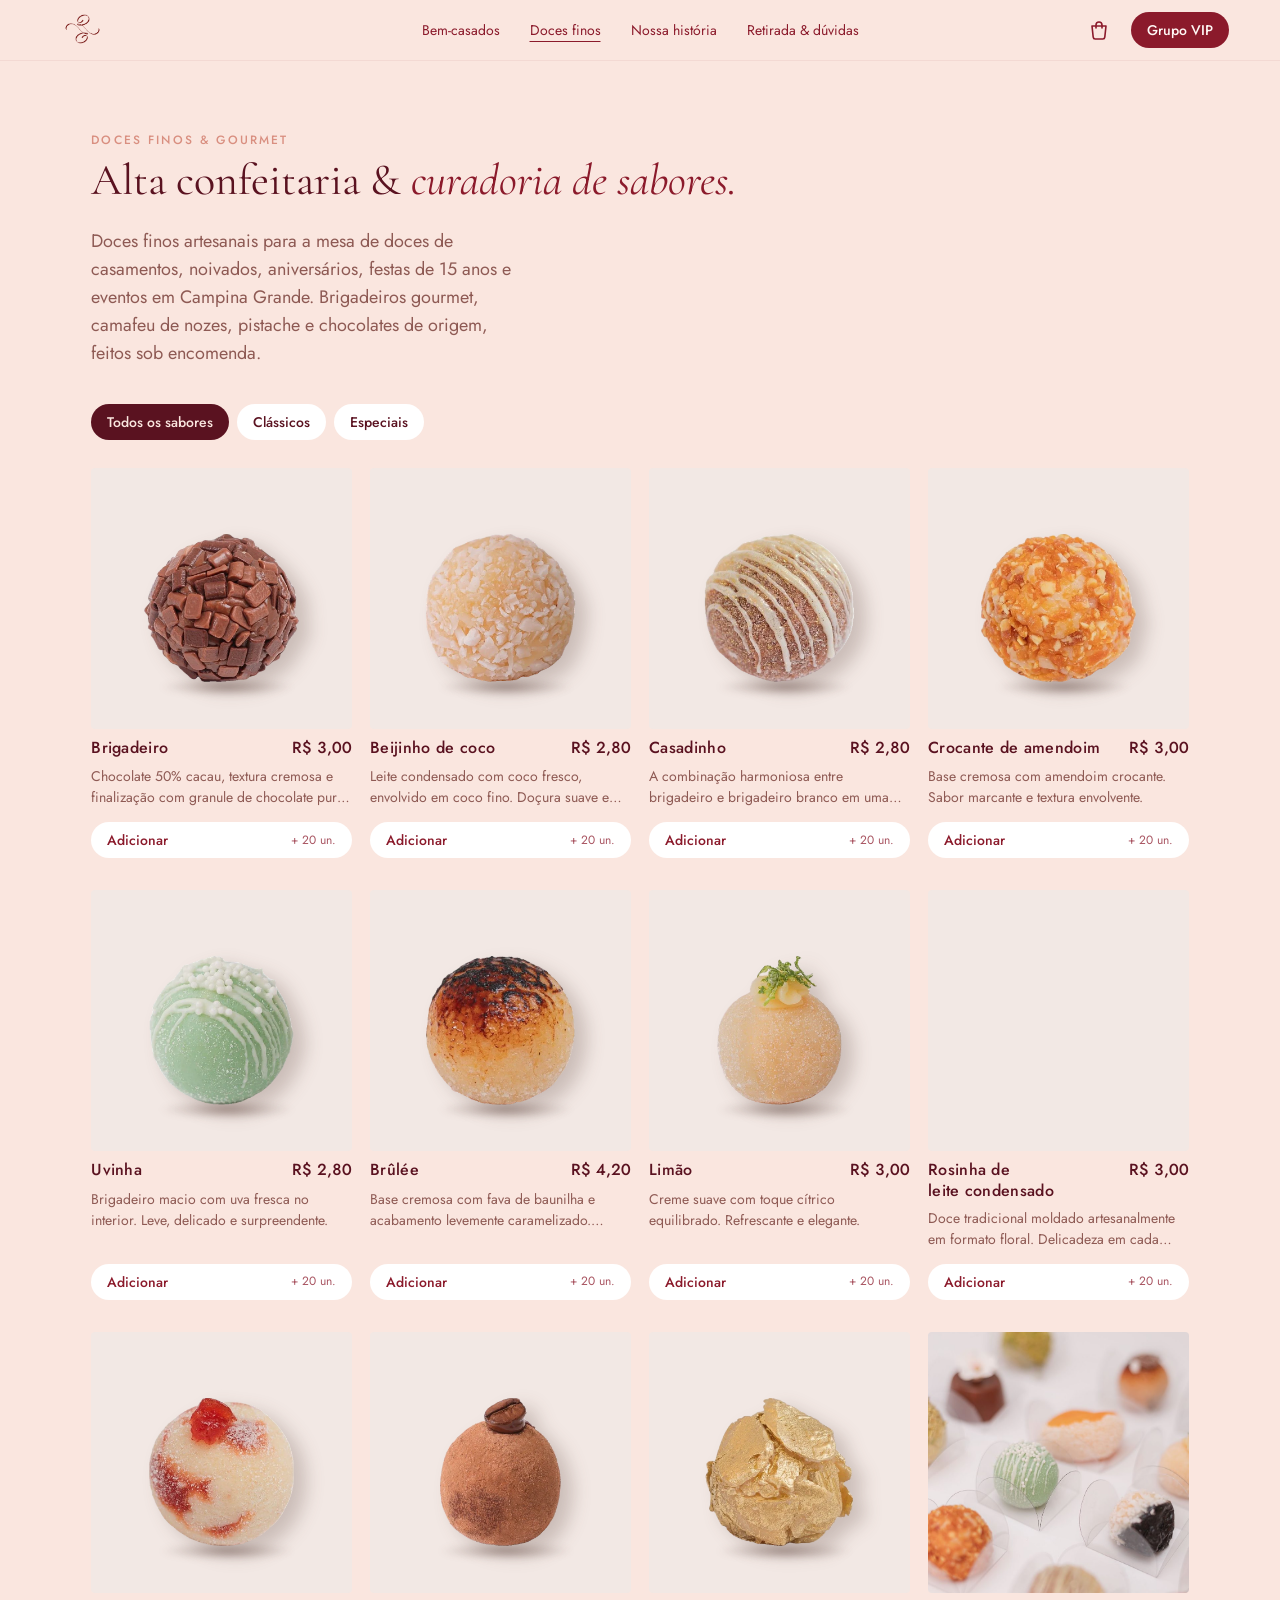
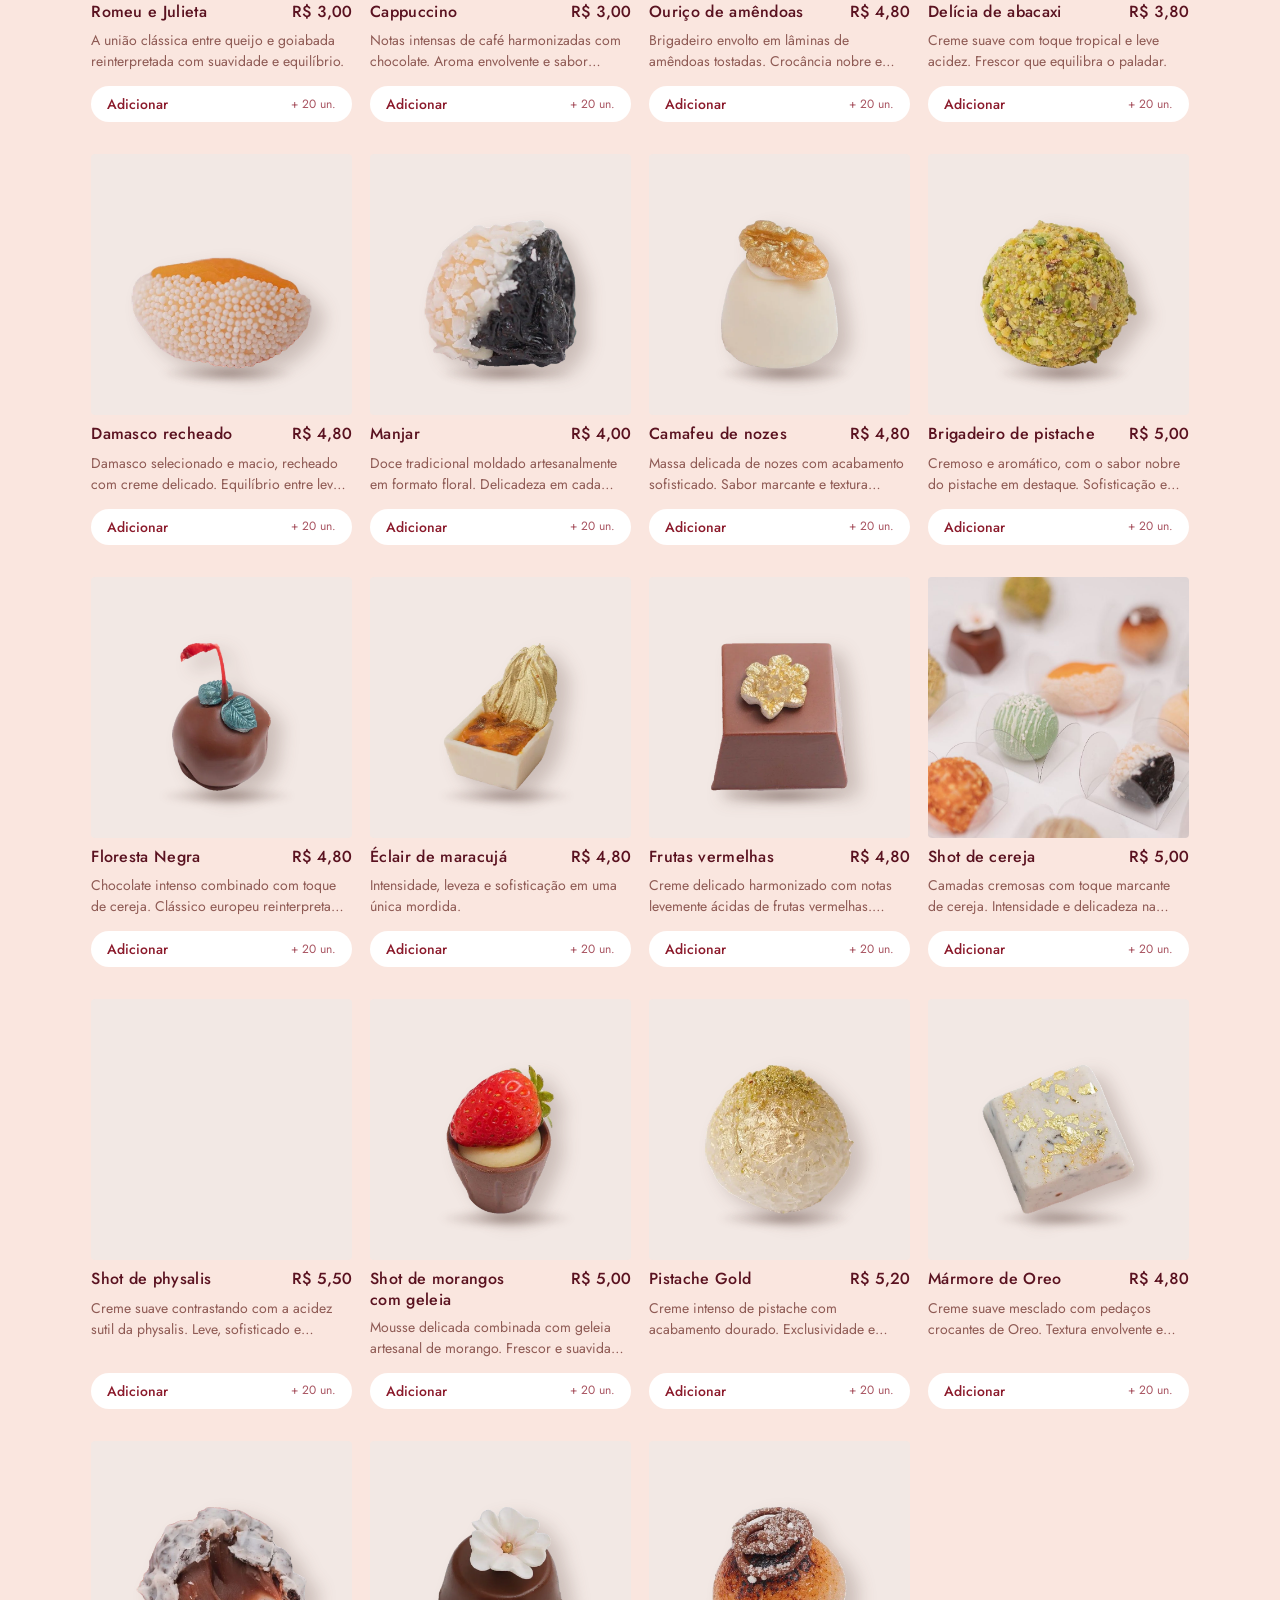
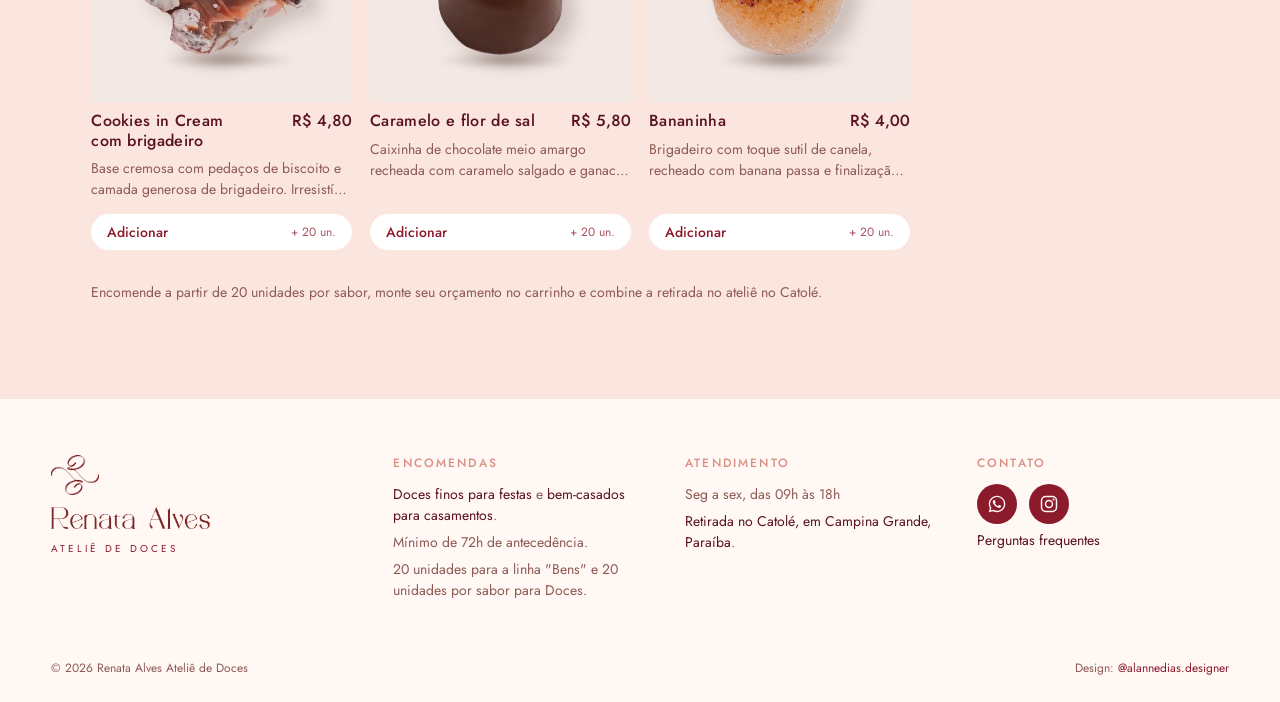
==== commit d48f736e: "Expand local search intent and customer questions" ====
--- a/doces.html
+++ b/doces.html
@@ -52,7 +52,7 @@
 <section class="collection section" id="doces">
     <div class="section-heading">
       <div><span class="eyebrow">DOCES FINOS &amp; GOURMET</span><h2>Alta confeitaria &amp; <em>curadoria de sabores.</em></h2></div>
-      <div class="heading-text"><p>Doces finos artesanais para casamentos e festas em Campina Grande. Pequenas joias esculpidas à mão, com ingredientes nobres como pistache puro e chocolates de origem.</p></div>
+      <div class="heading-text"><p>Doces finos artesanais para a mesa de doces de casamentos, noivados, aniversários, festas de 15 anos e eventos em Campina Grande. Brigadeiros gourmet, camafeu de nozes, pistache e chocolates de origem, feitos sob encomenda.</p></div>
     </div>
     <div class="filters" role="group" aria-label="Filtrar doces">
       <button class="active" aria-pressed="true" data-filter="Todos">Todos os sabores</button>
@@ -88,7 +88,7 @@
 <article class="item" data-name="Caramelo e flor de sal"><div class="product-img is-cut"><img loading="lazy" src="assets/doces/doce-25.webp" alt="Caramelo e flor de sal"></div><div class="product-line"><h3>Caramelo e flor de sal</h3><span>R$ 5,80</span></div><p>Caixinha de chocolate meio amargo recheada com caramelo salgado e ganache intensa.</p></article>
 <article class="item" data-name="Bananinha"><div class="product-img is-cut"><img loading="lazy" src="assets/doces/doce-26.webp" alt="Bananinha"></div><div class="product-line"><h3>Bananinha</h3><span>R$ 4,00</span></div><p>Brigadeiro com toque sutil de canela, recheado com banana passa e finalização contemporânea.</p></article>
 </div>
-    <p class="catalog-note">Mínimo de 20 unidades por sabor.</p>
+    <p class="catalog-note">Encomende a partir de 20 unidades por sabor, monte seu orçamento no carrinho e combine a retirada no ateliê no Catolé.</p>
   </section>
 </main>
 
